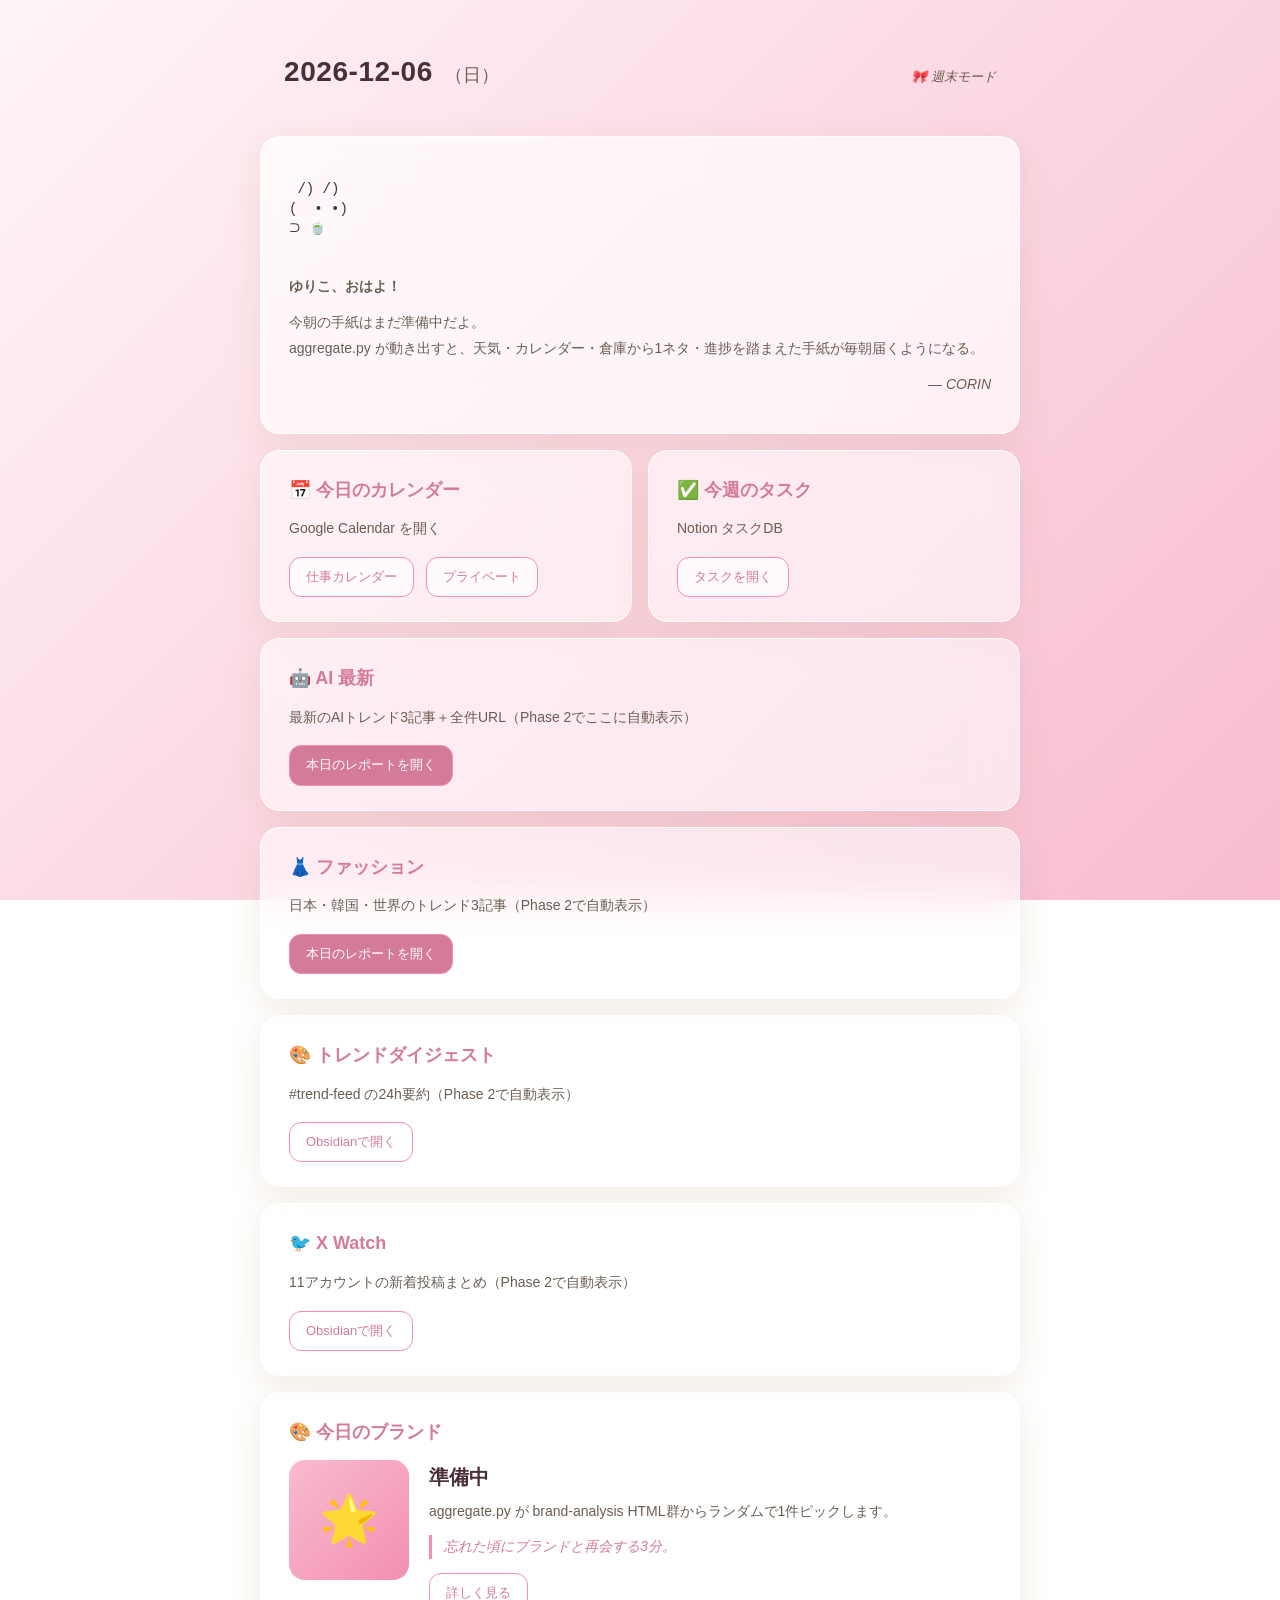
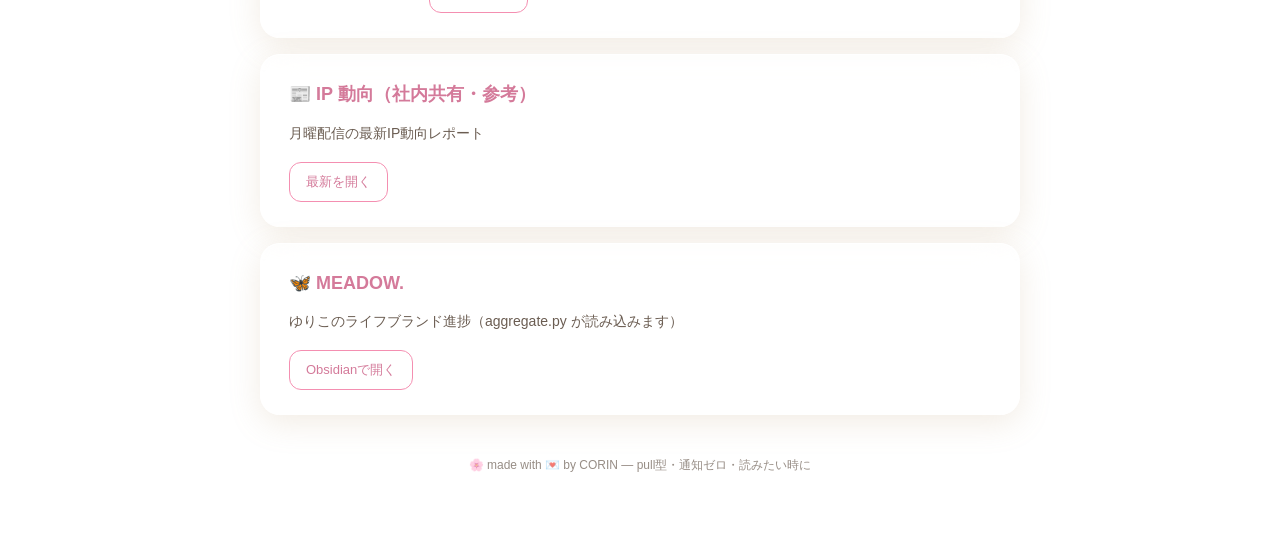
==== index.html @ d788d5c2 "checkpoint: before v2 brushup (stationery palette + mode toggle)" ====
<!DOCTYPE html>
<html lang="ja">
<head>
<meta charset="UTF-8">
<meta name="viewport" content="width=device-width, initial-scale=1.0">
<title>CORIN Dashboard 🌸 ゆりこの朝3分</title>
<link rel="stylesheet" href="style.css">
</head>
<body>
<div class="container">

  <header class="hero">
    <div class="date-block">
      <span class="date-main" id="date-main">YYYY-MM-DD</span>
      <span class="date-week" id="date-week">（曜）</span>
    </div>
    <div class="theme-tag" id="theme-tag">— 朝の3分 —</div>
  </header>

  <section class="card letter-card" id="letter-section">
    <div class="ascii-art" id="letter-ascii">
 /) /)
(  • •)
⊃ 🍵
    </div>
    <div class="letter-body" id="letter-body">
      <p class="letter-greeting">ゆりこ、おはよ！</p>
      <p class="letter-text">今朝の手紙はまだ準備中だよ。<br>aggregate.py が動き出すと、天気・カレンダー・倉庫から1ネタ・進捗を踏まえた手紙が毎朝届くようになる。</p>
      <p class="letter-sign">— CORIN</p>
    </div>
  </section>

  <section class="grid-2">
    <div class="card">
      <h2>📅 今日のカレンダー</h2>
      <p class="placeholder">Google Calendar を開く</p>
      <a class="btn" href="https://calendar.google.com/" target="_blank">仕事カレンダー</a>
      <a class="btn" href="https://calendar.google.com/calendar/u/1/r" target="_blank">プライベート</a>
    </div>
    <div class="card">
      <h2>✅ 今週のタスク</h2>
      <p class="placeholder">Notion タスクDB</p>
      <a class="btn" href="https://www.notion.so/" target="_blank">タスクを開く</a>
    </div>
  </section>

  <section class="card report-card">
    <h2>🤖 AI 最新</h2>
    <p class="placeholder" id="ai-summary">最新のAIトレンド3記事＋全件URL（Phase 2でここに自動表示）</p>
    <a class="btn primary" id="ai-link" href="#" target="_blank">本日のレポートを開く</a>
  </section>

  <section class="card report-card">
    <h2>👗 ファッション</h2>
    <p class="placeholder" id="fashion-summary">日本・韓国・世界のトレンド3記事（Phase 2で自動表示）</p>
    <a class="btn primary" id="fashion-link" href="#" target="_blank">本日のレポートを開く</a>
  </section>

  <section class="card report-card">
    <h2>🎨 トレンドダイジェスト</h2>
    <p class="placeholder" id="trend-summary">#trend-feed の24h要約（Phase 2で自動表示）</p>
    <a class="btn" href="obsidian://advanced-uri?vault=corin&filepath=00_%F0%9F%8F%A2%20company%2Fsecretary%2Fnotes%2Ftrend-digest" target="_blank">Obsidianで開く</a>
  </section>

  <section class="card report-card">
    <h2>🐦 X Watch</h2>
    <p class="placeholder" id="xwatch-summary">11アカウントの新着投稿まとめ（Phase 2で自動表示）</p>
    <a class="btn" href="obsidian://advanced-uri?vault=corin&filepath=20_%F0%9F%93%82%20Zettelkasten%2Fx-watch" target="_blank">Obsidianで開く</a>
  </section>

  <section class="card brand-card" id="brand-section">
    <h2>🎨 今日のブランド</h2>
    <div class="brand-content">
      <div class="brand-image-placeholder" id="brand-image">
        <span>🌟</span>
      </div>
      <div class="brand-info">
        <h3 id="brand-name">準備中</h3>
        <p id="brand-tagline">aggregate.py が brand-analysis HTML群からランダムで1件ピックします。</p>
        <p id="brand-insight" class="insight">忘れた頃にブランドと再会する3分。</p>
        <a class="btn" id="brand-link" href="#" target="_blank">詳しく見る</a>
      </div>
    </div>
  </section>

  <section class="card">
    <h2>📰 IP 動向（社内共有・参考）</h2>
    <p class="placeholder">月曜配信の最新IP動向レポート</p>
    <a class="btn" id="ip-link" href="https://fujimoto-cpu.github.io/ip-news-reporter/" target="_blank">最新を開く</a>
  </section>

  <section class="card" id="meadow-section">
    <h2>🦋 MEADOW.</h2>
    <p class="placeholder" id="meadow-summary">ゆりこのライフブランド進捗（aggregate.py が読み込みます）</p>
    <a class="btn" href="obsidian://advanced-uri?vault=corin&filepath=01_%F0%9F%8F%A0%20private%2Fmeadow" target="_blank">Obsidianで開く</a>
  </section>

  <footer>
    <p>🌸 made with 💌 by CORIN — pull型・通知ゼロ・読みたい時に</p>
  </footer>

</div>

<script src="theme.js"></script>
<script src="data.js" onerror="console.log('Phase 1: data.js not yet generated')"></script>
</body>
</html>
---- style.css ----
/* CORIN Dashboard — グラスモーフィズム＋色テーマ自動変化 */

:root {
  /* デフォルト（平日朝・黄色グラデ） */
  --bg-1: #fdf8f4;
  --bg-2: #f6c97a;
  --accent: #b8936a;
  --accent-2: #d4a574;
  --text-main: #3a2e26;
  --text-sub: #6b5d52;
  --card-bg: rgba(255, 255, 255, 0.55);
  --card-border: rgba(255, 255, 255, 0.85);
  --shadow: 0 8px 32px rgba(184, 147, 106, 0.18);
}

/* === 色テーマ === */
body.theme-weekend {
  --bg-1: #fff5f7;
  --bg-2: #f8bbd0;
  --accent: #d47a9a;
  --accent-2: #f48fb1;
  --text-main: #4a2e3a;
}
body.theme-rainy {
  --bg-1: #fff4e6;
  --bg-2: #ffb74d;
  --accent: #e8843c;
  --accent-2: #ffa726;
  --text-main: #4a3526;
}
body.theme-spring {
  --bg-1: #fdf8f4;
  --bg-2: #fce4ec;
  --accent: #d47a9a;
}
body.theme-summer {
  --bg-1: #e3f2fd;
  --bg-2: #90caf9;
  --accent: #5b87b8;
  --accent-2: #7eb3e8;
  --text-main: #1e3a5a;
}
body.theme-autumn {
  --bg-1: #fbe9e7;
  --bg-2: #ffab91;
  --accent: #c46f5a;
  --accent-2: #ff8a65;
  --text-main: #4a2820;
}
body.theme-winter {
  --bg-1: #e8f5e9;
  --bg-2: #a5d6a7;
  --accent: #4a8c4f;
  --accent-2: #66bb6a;
  --text-main: #1e3520;
}
body.theme-special {
  --bg-1: #fff9c4;
  --bg-2: #ffd54f;
  --accent: #d4a017;
  --accent-2: #f9b934;
  --text-main: #4a3a0a;
}

/* === ベース === */
* { box-sizing: border-box; margin: 0; padding: 0; }

body {
  font-family: -apple-system, BlinkMacSystemFont, "Hiragino Kaku Gothic ProN", "Yu Gothic", sans-serif;
  background: linear-gradient(135deg, var(--bg-1) 0%, var(--bg-2) 100%);
  background-attachment: fixed;
  color: var(--text-main);
  min-height: 100vh;
  padding: 32px 16px 64px;
  line-height: 1.7;
}

.container {
  max-width: 760px;
  margin: 0 auto;
}

/* === Hero === */
.hero {
  display: flex;
  justify-content: space-between;
  align-items: baseline;
  padding: 16px 24px;
  margin-bottom: 24px;
}
.date-main {
  font-size: 28px;
  font-weight: 600;
  letter-spacing: 0.02em;
}
.date-week {
  font-size: 18px;
  margin-left: 8px;
  color: var(--text-sub);
}
.theme-tag {
  font-size: 13px;
  color: var(--text-sub);
  font-style: italic;
}

/* === Card共通 === */
.card {
  background: var(--card-bg);
  backdrop-filter: blur(20px);
  -webkit-backdrop-filter: blur(20px);
  border: 1px solid var(--card-border);
  border-radius: 20px;
  padding: 24px 28px;
  margin-bottom: 16px;
  box-shadow: var(--shadow);
  transition: transform 0.2s ease;
}
.card:hover {
  transform: translateY(-2px);
}
.card h2 {
  font-size: 18px;
  margin-bottom: 12px;
  color: var(--accent);
  font-weight: 600;
}
.card p, .card .placeholder {
  font-size: 14px;
  color: var(--text-sub);
  margin-bottom: 12px;
}

/* === Letter Card === */
.letter-card {
  background: rgba(255, 255, 255, 0.7);
  border: 1.5px solid var(--card-border);
}
.ascii-art {
  font-family: ui-monospace, "SF Mono", Menlo, monospace;
  white-space: pre;
  font-size: 14px;
  line-height: 1.4;
  margin-bottom: 16px;
  color: var(--text-main);
}
.letter-greeting {
  font-size: 17px;
  font-weight: 600;
  color: var(--accent);
  margin-bottom: 10px;
}
.letter-text {
  font-size: 15px;
  color: var(--text-main);
  line-height: 1.8;
  margin-bottom: 14px;
}
.letter-sign {
  text-align: right;
  font-size: 14px;
  color: var(--text-sub);
  font-style: italic;
}

/* === Grid === */
.grid-2 {
  display: grid;
  grid-template-columns: 1fr 1fr;
  gap: 16px;
  margin-bottom: 16px;
}
.grid-2 .card {
  margin-bottom: 0;
}

/* === Button === */
.btn {
  display: inline-block;
  padding: 8px 16px;
  margin-right: 8px;
  margin-top: 4px;
  background: rgba(255, 255, 255, 0.7);
  color: var(--accent);
  text-decoration: none;
  border-radius: 12px;
  font-size: 13px;
  font-weight: 500;
  border: 1px solid var(--accent-2);
  transition: all 0.2s;
}
.btn:hover {
  background: var(--accent);
  color: white;
}
.btn.primary {
  background: var(--accent);
  color: white;
}
.btn.primary:hover {
  background: var(--accent-2);
}

/* === Brand Card === */
.brand-content {
  display: flex;
  gap: 20px;
  align-items: flex-start;
}
.brand-image-placeholder {
  width: 120px;
  height: 120px;
  border-radius: 16px;
  background: linear-gradient(135deg, var(--bg-2), var(--accent-2));
  display: flex;
  align-items: center;
  justify-content: center;
  font-size: 48px;
  flex-shrink: 0;
  overflow: hidden;
}
.brand-image-placeholder img {
  width: 100%;
  height: 100%;
  object-fit: cover;
}
.brand-info {
  flex: 1;
}
.brand-info h3 {
  font-size: 20px;
  color: var(--text-main);
  margin-bottom: 6px;
  font-weight: 600;
}
.brand-info .insight {
  font-style: italic;
  color: var(--accent);
  border-left: 3px solid var(--accent-2);
  padding-left: 12px;
  margin: 10px 0;
}

/* === Footer === */
footer {
  text-align: center;
  margin-top: 40px;
  font-size: 12px;
  color: var(--text-sub);
  opacity: 0.7;
}

/* === Responsive === */
@media (max-width: 600px) {
  body { padding: 16px 8px 32px; }
  .hero { flex-direction: column; align-items: flex-start; gap: 4px; padding: 8px 16px; }
  .grid-2 { grid-template-columns: 1fr; }
  .brand-content { flex-direction: column; }
  .brand-image-placeholder { width: 100%; height: 200px; }
  .card { padding: 18px 20px; }
}
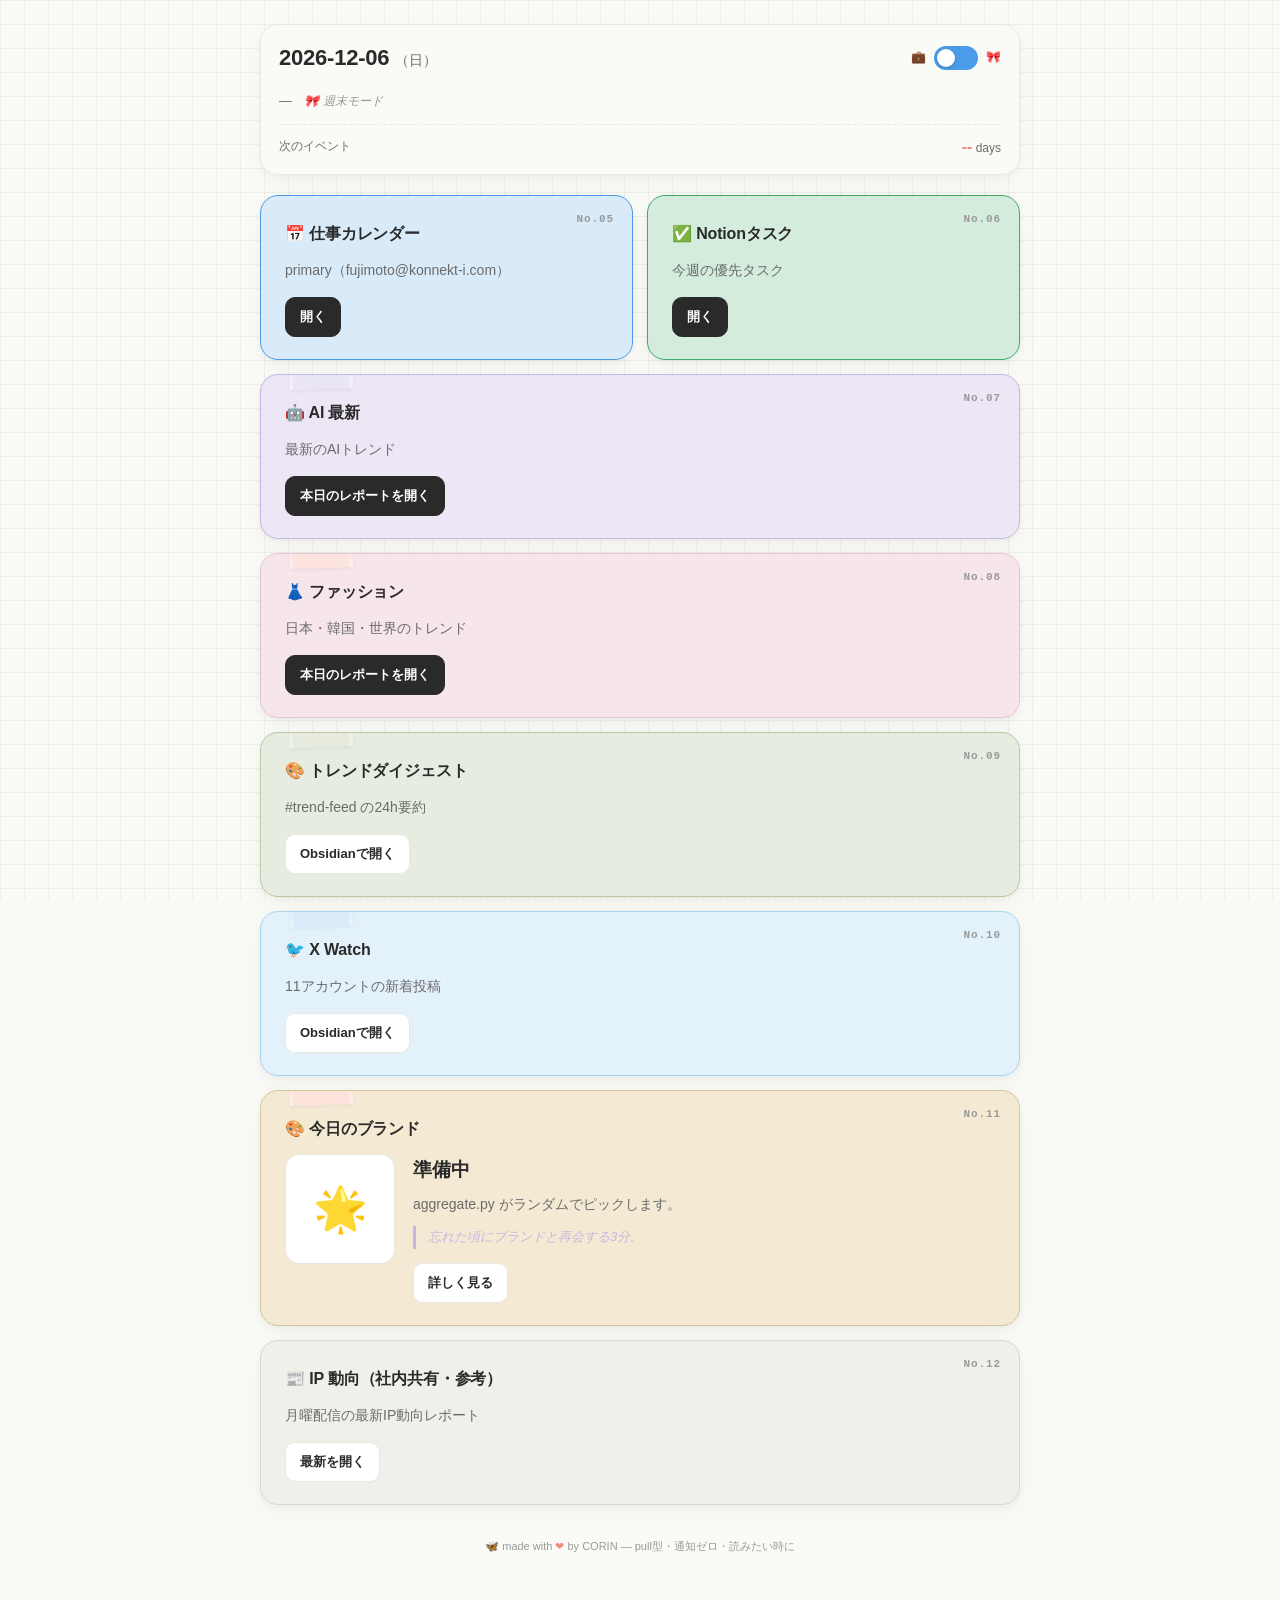
==== commit 44d2d0ba: "feat: v2 brushup — stationery palette, mode toggle, clock, oshi image, countdown, confetti, easter e" ====
--- a/index.html
+++ b/index.html
@@ -2,22 +2,48 @@
 <html lang="ja">
 <head>
 <meta charset="UTF-8">
-<meta name="viewport" content="width=device-width, initial-scale=1.0">
-<title>CORIN Dashboard 🌸 ゆりこの朝3分</title>
+<meta name="viewport" content="width=device-width, initial-scale=1.0, viewport-fit=cover">
+<meta name="apple-mobile-web-app-capable" content="yes">
+<meta name="theme-color" content="#fafaf7">
+<title>CORIN Dashboard 🦋 ゆりこの朝3分</title>
+<link rel="icon" href="data:image/svg+xml,%3Csvg xmlns='http://www.w3.org/2000/svg' viewBox='0 0 100 100'%3E%3Ctext y='.9em' font-size='90'%3E%F0%9F%A6%8B%3C/text%3E%3C/svg%3E">
 <link rel="stylesheet" href="style.css">
 </head>
-<body>
+<body class="mode-work">
 <div class="container">
 
   <header class="hero">
-    <div class="date-block">
-      <span class="date-main" id="date-main">YYYY-MM-DD</span>
-      <span class="date-week" id="date-week">（曜）</span>
-    </div>
-    <div class="theme-tag" id="theme-tag">— 朝の3分 —</div>
+    <div class="hero-row">
+      <div class="date-block">
+        <span class="date-main" id="date-main">YYYY-MM-DD</span>
+        <span class="date-week" id="date-week">（曜）</span>
+      </div>
+      <div class="clock private-only" id="clock">--:--</div>
+      <div class="mode-toggle" id="mode-toggle" title="モード切替">
+        <span class="mode-label work">💼</span>
+        <label class="switch">
+          <input type="checkbox" id="mode-switch">
+          <span class="slider"></span>
+        </label>
+        <span class="mode-label private">🎀</span>
+      </div>
+    </div>
+    <div class="hero-row">
+      <div>
+        <span class="weather-mini" id="weather-mini">—</span>
+        <span class="theme-tag" id="theme-tag" style="margin-left:8px;">— 朝の3分 —</span>
+      </div>
+    </div>
+    <div class="countdown-row" id="countdown-row">
+      <span class="countdown-label" id="countdown-label">次のイベント</span>
+      <span><span class="countdown-days" id="countdown-days">--</span> days</span>
+    </div>
   </header>
 
-  <section class="card letter-card" id="letter-section">
+  <!-- 💌 CORIN手紙（プライベートのみ） -->
+  <section class="card letter-card color-coral private-only" id="letter-section">
+    <span class="tape t-pink"></span>
+    <span class="card-no">No.01</span>
     <div class="ascii-art" id="letter-ascii">
  /) /)
 (  • •)
@@ -25,50 +51,99 @@
     </div>
     <div class="letter-body" id="letter-body">
       <p class="letter-greeting">ゆりこ、おはよ！</p>
-      <p class="letter-text">今朝の手紙はまだ準備中だよ。<br>aggregate.py が動き出すと、天気・カレンダー・倉庫から1ネタ・進捗を踏まえた手紙が毎朝届くようになる。</p>
+      <p class="letter-text">今朝の手紙はまだ準備中。aggregate.py が動くと天気・カレンダー・倉庫から手紙が届くよ。</p>
       <p class="letter-sign">— CORIN</p>
     </div>
   </section>
 
+  <!-- 📷 今日の推し画像（プライベートのみ） -->
+  <section class="card oshi-card color-pink private-only" id="oshi-section">
+    <span class="tape t-coral"></span>
+    <span class="card-no">No.02</span>
+    <div id="oshi-content">
+      <div class="oshi-empty">
+        <span class="big-emoji">🦋</span>
+        <p>コレクションがまだ空っぽ。<br>/collection で好きなものを追加すると、ここに登場するよ！</p>
+      </div>
+    </div>
+  </section>
+
+  <!-- ✨ 朝のチェックリスト（プライベートのみ） -->
+  <section class="card morning-todo private-only" id="morning-todo-section">
+    <span class="card-no">No.03</span>
+    <h2>✨ 今朝これだけはやる</h2>
+    <p class="placeholder" style="font-size:12px;">3つまで。チェックすると紙吹雪🎉</p>
+    <div class="todo-input-wrap">
+      <input type="text" class="todo-input" id="todo-input" placeholder="例: メール返信3件" maxlength="40">
+      <button class="todo-add-btn" id="todo-add-btn">追加</button>
+    </div>
+    <ul class="todo-list" id="todo-list"></ul>
+  </section>
+
+  <!-- 🌙 今夜の楽しみ（プライベートのみ） -->
+  <section class="card tonight-card private-only" id="tonight-section" style="display:none;">
+    <span class="tape t-pink"></span>
+    <span class="card-no">No.04</span>
+    <h2>🌙 今夜の楽しみ</h2>
+    <p class="tonight-text" id="tonight-text">—</p>
+  </section>
+
+  <!-- 📅 カレンダー & ✅ タスク -->
   <section class="grid-2">
-    <div class="card">
-      <h2>📅 今日のカレンダー</h2>
-      <p class="placeholder">Google Calendar を開く</p>
-      <a class="btn" href="https://calendar.google.com/" target="_blank">仕事カレンダー</a>
-      <a class="btn" href="https://calendar.google.com/calendar/u/1/r" target="_blank">プライベート</a>
-    </div>
-    <div class="card">
-      <h2>✅ 今週のタスク</h2>
-      <p class="placeholder">Notion タスクDB</p>
-      <a class="btn" href="https://www.notion.so/" target="_blank">タスクを開く</a>
-    </div>
-  </section>
-
-  <section class="card report-card">
+    <div class="card color-blue">
+      <span class="card-no">No.05</span>
+      <h2>📅 仕事カレンダー</h2>
+      <p class="placeholder">primary（fujimoto@konnekt-i.com）</p>
+      <a class="btn primary" href="https://calendar.google.com/" target="_blank">開く</a>
+    </div>
+    <div class="card color-green">
+      <span class="card-no">No.06</span>
+      <h2>✅ Notionタスク</h2>
+      <p class="placeholder">今週の優先タスク</p>
+      <a class="btn primary" href="https://www.notion.so/3cd58cff41724c0bb8c9db1d875226d3" target="_blank">開く</a>
+    </div>
+  </section>
+
+  <!-- 🤖 AI 最新 -->
+  <section class="card color-lavender">
+    <span class="tape t-lavender"></span>
+    <span class="card-no">No.07</span>
     <h2>🤖 AI 最新</h2>
-    <p class="placeholder" id="ai-summary">最新のAIトレンド3記事＋全件URL（Phase 2でここに自動表示）</p>
+    <p class="placeholder" id="ai-summary">最新のAIトレンド</p>
     <a class="btn primary" id="ai-link" href="#" target="_blank">本日のレポートを開く</a>
   </section>
 
-  <section class="card report-card">
+  <!-- 👗 ファッション -->
+  <section class="card color-pink">
+    <span class="tape t-coral"></span>
+    <span class="card-no">No.08</span>
     <h2>👗 ファッション</h2>
-    <p class="placeholder" id="fashion-summary">日本・韓国・世界のトレンド3記事（Phase 2で自動表示）</p>
+    <p class="placeholder" id="fashion-summary">日本・韓国・世界のトレンド</p>
     <a class="btn primary" id="fashion-link" href="#" target="_blank">本日のレポートを開く</a>
   </section>
 
-  <section class="card report-card">
+  <!-- 🎨 トレンドダイジェスト -->
+  <section class="card color-sage">
+    <span class="tape t-sage"></span>
+    <span class="card-no">No.09</span>
     <h2>🎨 トレンドダイジェスト</h2>
-    <p class="placeholder" id="trend-summary">#trend-feed の24h要約（Phase 2で自動表示）</p>
+    <p class="placeholder" id="trend-summary">#trend-feed の24h要約</p>
     <a class="btn" href="obsidian://advanced-uri?vault=corin&filepath=00_%F0%9F%8F%A2%20company%2Fsecretary%2Fnotes%2Ftrend-digest" target="_blank">Obsidianで開く</a>
   </section>
 
-  <section class="card report-card">
+  <!-- 🐦 X Watch -->
+  <section class="card color-skyblue">
+    <span class="tape t-blue"></span>
+    <span class="card-no">No.10</span>
     <h2>🐦 X Watch</h2>
-    <p class="placeholder" id="xwatch-summary">11アカウントの新着投稿まとめ（Phase 2で自動表示）</p>
+    <p class="placeholder" id="xwatch-summary">11アカウントの新着投稿</p>
     <a class="btn" href="obsidian://advanced-uri?vault=corin&filepath=20_%F0%9F%93%82%20Zettelkasten%2Fx-watch" target="_blank">Obsidianで開く</a>
   </section>
 
-  <section class="card brand-card" id="brand-section">
+  <!-- 🎨 今日のブランド -->
+  <section class="card brand-card color-cream" id="brand-section">
+    <span class="tape t-coral"></span>
+    <span class="card-no">No.11</span>
     <h2>🎨 今日のブランド</h2>
     <div class="brand-content">
       <div class="brand-image-placeholder" id="brand-image">
@@ -76,32 +151,56 @@
       </div>
       <div class="brand-info">
         <h3 id="brand-name">準備中</h3>
-        <p id="brand-tagline">aggregate.py が brand-analysis HTML群からランダムで1件ピックします。</p>
+        <p id="brand-tagline">aggregate.py がランダムでピックします。</p>
         <p id="brand-insight" class="insight">忘れた頃にブランドと再会する3分。</p>
         <a class="btn" id="brand-link" href="#" target="_blank">詳しく見る</a>
       </div>
     </div>
   </section>
 
-  <section class="card">
+  <!-- 📰 IP動向 -->
+  <section class="card color-gray">
+    <span class="card-no">No.12</span>
     <h2>📰 IP 動向（社内共有・参考）</h2>
     <p class="placeholder">月曜配信の最新IP動向レポート</p>
     <a class="btn" id="ip-link" href="https://fujimoto-cpu.github.io/ip-news-reporter/" target="_blank">最新を開く</a>
   </section>
 
-  <section class="card" id="meadow-section">
+  <!-- 📷 今日の一枚（プライベートのみ） -->
+  <section class="card polaroid-card private-only" id="polaroid-section" style="display:none;">
+    <span class="card-no">No.13</span>
+    <h2>📷 今日の一枚</h2>
+    <div id="polaroid-wrap"></div>
+  </section>
+
+  <!-- 🌸 コレクション統計（プライベートのみ） -->
+  <section class="card color-sage private-only" id="coll-stats-section">
+    <span class="tape t-sage"></span>
+    <span class="card-no">No.14</span>
+    <h2>🌸 コレクション統計</h2>
+    <p class="placeholder" style="font-size:12px;">今月追加した好きなもの</p>
+    <div class="coll-stats" id="coll-stats">
+      <p class="placeholder">aggregate.py が読み込みます</p>
+    </div>
+    <a class="btn" href="obsidian://advanced-uri?vault=corin&filepath=01_%F0%9F%8F%A0%20private%2Fmeadow%2Fcollection%2Findex.html" target="_blank" style="margin-top:10px;">コレクションを開く</a>
+  </section>
+
+  <!-- 🦋 MEADOW.（プライベートのみ） -->
+  <section class="card color-coral private-only" id="meadow-section">
+    <span class="tape t-pink"></span>
+    <span class="card-no">No.15</span>
     <h2>🦋 MEADOW.</h2>
-    <p class="placeholder" id="meadow-summary">ゆりこのライフブランド進捗（aggregate.py が読み込みます）</p>
+    <p class="placeholder" id="meadow-summary">ゆりこのライフブランド進捗</p>
     <a class="btn" href="obsidian://advanced-uri?vault=corin&filepath=01_%F0%9F%8F%A0%20private%2Fmeadow" target="_blank">Obsidianで開く</a>
   </section>
 
   <footer>
-    <p>🌸 made with 💌 by CORIN — pull型・通知ゼロ・読みたい時に</p>
+    <p>🦋 made with <span class="heart-icon">❤</span> by <span id="corin-logo" style="cursor:pointer;">CORIN</span> — pull型・通知ゼロ・読みたい時に</p>
   </footer>
 
 </div>
 
 <script src="theme.js"></script>
-<script src="data.js" onerror="console.log('Phase 1: data.js not yet generated')"></script>
+<script src="data.js" onerror="console.log('data.js not yet generated')"></script>
 </body>
 </html>
--- a/style.css
+++ b/style.css
@@ -1,78 +1,58 @@
-/* CORIN Dashboard — グラスモーフィズム＋色テーマ自動変化 */
+/* ============================================
+   CORIN Dashboard v2 — Stationery Palette
+   フラットブロックカラー＋方眼グリッド＋モード制御
+   ============================================ */
 
 :root {
-  /* デフォルト（平日朝・黄色グラデ） */
-  --bg-1: #fdf8f4;
-  --bg-2: #f6c97a;
-  --accent: #b8936a;
-  --accent-2: #d4a574;
-  --text-main: #3a2e26;
-  --text-sub: #6b5d52;
-  --card-bg: rgba(255, 255, 255, 0.55);
-  --card-border: rgba(255, 255, 255, 0.85);
-  --shadow: 0 8px 32px rgba(184, 147, 106, 0.18);
-}
-
-/* === 色テーマ === */
-body.theme-weekend {
-  --bg-1: #fff5f7;
-  --bg-2: #f8bbd0;
-  --accent: #d47a9a;
-  --accent-2: #f48fb1;
-  --text-main: #4a2e3a;
-}
-body.theme-rainy {
-  --bg-1: #fff4e6;
-  --bg-2: #ffb74d;
-  --accent: #e8843c;
-  --accent-2: #ffa726;
-  --text-main: #4a3526;
-}
-body.theme-spring {
-  --bg-1: #fdf8f4;
-  --bg-2: #fce4ec;
-  --accent: #d47a9a;
-}
-body.theme-summer {
-  --bg-1: #e3f2fd;
-  --bg-2: #90caf9;
-  --accent: #5b87b8;
-  --accent-2: #7eb3e8;
-  --text-main: #1e3a5a;
-}
-body.theme-autumn {
-  --bg-1: #fbe9e7;
-  --bg-2: #ffab91;
-  --accent: #c46f5a;
-  --accent-2: #ff8a65;
-  --text-main: #4a2820;
-}
-body.theme-winter {
-  --bg-1: #e8f5e9;
-  --bg-2: #a5d6a7;
-  --accent: #4a8c4f;
-  --accent-2: #66bb6a;
-  --text-main: #1e3520;
-}
-body.theme-special {
-  --bg-1: #fff9c4;
-  --bg-2: #ffd54f;
-  --accent: #d4a017;
-  --accent-2: #f9b934;
-  --text-main: #4a3a0a;
+  /* ベース */
+  --bg-base: #fafaf7;
+  --grid-line: rgba(60, 60, 60, 0.06);
+  --text-main: #2a2a2a;
+  --text-sub: #6b6b6b;
+  --text-mute: #9a9a9a;
+  --border-soft: #e8e8e3;
+  --shadow-soft: 0 2px 6px rgba(0, 0, 0, 0.04), 0 8px 24px rgba(0, 0, 0, 0.04);
+
+  /* Stationery Block Colors */
+  --c-coral: #f08c7a;
+  --c-coral-soft: #fde2dc;
+  --c-blue: #4a9be8;
+  --c-blue-soft: #d9ebf9;
+  --c-lavender: #c8b6e2;
+  --c-lavender-soft: #ece6f5;
+  --c-green: #3fa86a;
+  --c-green-soft: #d4ecdc;
+  --c-sage: #b8c9a4;
+  --c-sage-soft: #e6ecdf;
+  --c-pink: #e8c4d0;
+  --c-pink-soft: #f6e6ec;
+  --c-skyblue: #a9d4f0;
+  --c-skyblue-soft: #e3f1fa;
+  --c-cream: #f4ead4;
+  --c-gray: #d8d8d2;
 }
 
 /* === ベース === */
 * { box-sizing: border-box; margin: 0; padding: 0; }
 
+html, body {
+  font-family: "Inter", -apple-system, BlinkMacSystemFont,
+               "Hiragino Kaku Gothic ProN", "Yu Gothic", sans-serif;
+  color: var(--text-main);
+  line-height: 1.7;
+  -webkit-font-smoothing: antialiased;
+  -moz-osx-font-smoothing: grayscale;
+}
+
 body {
-  font-family: -apple-system, BlinkMacSystemFont, "Hiragino Kaku Gothic ProN", "Yu Gothic", sans-serif;
-  background: linear-gradient(135deg, var(--bg-1) 0%, var(--bg-2) 100%);
+  background-color: var(--bg-base);
+  background-image:
+    linear-gradient(var(--grid-line) 1px, transparent 1px),
+    linear-gradient(90deg, var(--grid-line) 1px, transparent 1px);
+  background-size: 24px 24px;
   background-attachment: fixed;
-  color: var(--text-main);
   min-height: 100vh;
-  padding: 32px 16px 64px;
-  line-height: 1.7;
+  padding: 24px 16px 64px;
 }
 
 .container {
@@ -80,86 +60,247 @@
   margin: 0 auto;
 }
 
-/* === Hero === */
+/* === ヘッダー === */
 .hero {
+  position: sticky;
+  top: 12px;
+  z-index: 50;
+  background: rgba(250, 250, 247, 0.92);
+  backdrop-filter: blur(8px);
+  -webkit-backdrop-filter: blur(8px);
+  border: 1px solid var(--border-soft);
+  border-radius: 18px;
+  padding: 14px 18px;
+  margin-bottom: 20px;
+  display: flex;
+  flex-direction: column;
+  gap: 10px;
+  box-shadow: var(--shadow-soft);
+}
+
+.hero-row {
   display: flex;
   justify-content: space-between;
+  align-items: center;
+  gap: 12px;
+}
+
+.date-block {
+  display: flex;
   align-items: baseline;
-  padding: 16px 24px;
-  margin-bottom: 24px;
+  gap: 6px;
 }
 .date-main {
+  font-size: 22px;
+  font-weight: 700;
+  letter-spacing: -0.01em;
+}
+.date-week {
+  font-size: 14px;
+  color: var(--text-sub);
+  font-weight: 500;
+}
+
+.clock {
+  font-family: "SF Mono", "Menlo", ui-monospace, monospace;
   font-size: 28px;
+  font-weight: 700;
+  color: var(--text-main);
+  letter-spacing: 0.04em;
+  font-variant-numeric: tabular-nums;
+}
+
+.weather-mini {
+  font-size: 13px;
+  color: var(--text-sub);
+  font-weight: 500;
+}
+
+.theme-tag {
+  font-size: 12px;
+  color: var(--text-mute);
+  font-style: italic;
+}
+
+/* モードトグル */
+.mode-toggle {
+  display: flex;
+  align-items: center;
+  gap: 8px;
+  font-size: 12px;
+}
+.mode-toggle .mode-label {
   font-weight: 600;
-  letter-spacing: 0.02em;
-}
-.date-week {
-  font-size: 18px;
-  margin-left: 8px;
-  color: var(--text-sub);
-}
-.theme-tag {
-  font-size: 13px;
-  color: var(--text-sub);
-  font-style: italic;
+  color: var(--text-sub);
+  user-select: none;
+  transition: color 0.3s;
+}
+.mode-toggle .mode-label.active {
+  color: var(--c-coral);
+}
+body.mode-work .mode-toggle .mode-label.work { color: var(--c-blue); }
+body.mode-private .mode-toggle .mode-label.private { color: var(--c-coral); }
+
+.switch {
+  position: relative;
+  display: inline-block;
+  width: 44px;
+  height: 24px;
+}
+.switch input { opacity: 0; width: 0; height: 0; }
+.slider {
+  position: absolute;
+  cursor: pointer;
+  inset: 0;
+  background: var(--c-blue);
+  border-radius: 24px;
+  transition: background 0.3s;
+}
+.slider::before {
+  content: "";
+  position: absolute;
+  height: 18px;
+  width: 18px;
+  left: 3px;
+  top: 3px;
+  background: white;
+  border-radius: 50%;
+  transition: transform 0.3s;
+  box-shadow: 0 1px 3px rgba(0, 0, 0, 0.2);
+}
+input:checked + .slider { background: var(--c-coral); }
+input:checked + .slider::before { transform: translateX(20px); }
+
+/* カウントダウン行 */
+.countdown-row {
+  display: flex;
+  justify-content: space-between;
+  align-items: center;
+  font-size: 12px;
+  color: var(--text-sub);
+  border-top: 1px dashed var(--border-soft);
+  padding-top: 8px;
+}
+.countdown-label { font-weight: 500; }
+.countdown-days {
+  font-size: 16px;
+  font-weight: 700;
+  color: var(--c-coral);
+  font-variant-numeric: tabular-nums;
 }
 
 /* === Card共通 === */
 .card {
-  background: var(--card-bg);
-  backdrop-filter: blur(20px);
-  -webkit-backdrop-filter: blur(20px);
-  border: 1px solid var(--card-border);
-  border-radius: 20px;
-  padding: 24px 28px;
-  margin-bottom: 16px;
-  box-shadow: var(--shadow);
-  transition: transform 0.2s ease;
+  position: relative;
+  background: white;
+  border: 1px solid var(--border-soft);
+  border-radius: 18px;
+  padding: 24px 24px 22px;
+  margin-bottom: 14px;
+  box-shadow: var(--shadow-soft);
+  transition: transform 0.18s ease, box-shadow 0.18s ease;
+  overflow: hidden;
 }
 .card:hover {
   transform: translateY(-2px);
-}
+  box-shadow: 0 4px 12px rgba(0, 0, 0, 0.05), 0 12px 32px rgba(0, 0, 0, 0.05);
+}
+
 .card h2 {
-  font-size: 18px;
+  font-size: 16px;
   margin-bottom: 12px;
-  color: var(--accent);
-  font-weight: 600;
+  font-weight: 700;
+  letter-spacing: -0.01em;
+  color: var(--text-main);
+  display: flex;
+  align-items: center;
+  gap: 8px;
 }
 .card p, .card .placeholder {
   font-size: 14px;
   color: var(--text-sub);
-  margin-bottom: 12px;
-}
-
-/* === Letter Card === */
-.letter-card {
-  background: rgba(255, 255, 255, 0.7);
-  border: 1.5px solid var(--card-border);
-}
-.ascii-art {
+  margin-bottom: 10px;
+}
+
+/* カード番号スタンプ */
+.card-no {
+  position: absolute;
+  top: 14px;
+  right: 18px;
+  font-family: "SF Mono", "Menlo", ui-monospace, monospace;
+  font-size: 11px;
+  font-weight: 700;
+  color: var(--text-mute);
+  letter-spacing: 0.08em;
+  user-select: none;
+}
+
+/* マスキングテープ風タブ */
+.tape {
+  position: absolute;
+  top: -8px;
+  left: 28px;
+  width: 64px;
+  height: 22px;
+  background: var(--c-cream);
+  opacity: 0.85;
+  transform: rotate(-2deg);
+  border-radius: 2px;
+  box-shadow: 0 2px 4px rgba(0, 0, 0, 0.06);
+}
+.tape::before, .tape::after {
+  content: "";
+  position: absolute;
+  top: 0;
+  width: 4px;
+  height: 100%;
+  background: linear-gradient(transparent, rgba(255,255,255,0.5));
+}
+.tape::before { left: 0; }
+.tape::after { right: 0; }
+.tape.t-coral { background: var(--c-coral-soft); }
+.tape.t-blue { background: var(--c-blue-soft); }
+.tape.t-green { background: var(--c-green-soft); }
+.tape.t-pink { background: var(--c-pink-soft); }
+.tape.t-sage { background: var(--c-sage-soft); }
+.tape.t-lavender { background: var(--c-lavender-soft); }
+
+/* === カードのカラーバリエーション === */
+.card.color-coral { background: var(--c-coral-soft); border-color: var(--c-coral); }
+.card.color-blue { background: var(--c-blue-soft); border-color: var(--c-blue); }
+.card.color-green { background: var(--c-green-soft); border-color: var(--c-green); }
+.card.color-lavender { background: var(--c-lavender-soft); border-color: var(--c-lavender); }
+.card.color-pink { background: var(--c-pink-soft); border-color: var(--c-pink); }
+.card.color-sage { background: var(--c-sage-soft); border-color: var(--c-sage); }
+.card.color-skyblue { background: var(--c-skyblue-soft); border-color: var(--c-skyblue); }
+.card.color-cream { background: var(--c-cream); border-color: #d4c69c; }
+.card.color-gray { background: #f0f0eb; border-color: var(--c-gray); }
+
+/* === Letter Card（コーラル） === */
+.letter-card .ascii-art {
   font-family: ui-monospace, "SF Mono", Menlo, monospace;
   white-space: pre;
+  font-size: 13px;
+  line-height: 1.5;
+  margin-bottom: 14px;
+  color: var(--text-main);
+}
+.letter-greeting {
+  font-size: 18px;
+  font-weight: 700;
+  color: var(--c-coral);
+  margin-bottom: 8px !important;
+}
+.letter-text {
   font-size: 14px;
-  line-height: 1.4;
-  margin-bottom: 16px;
-  color: var(--text-main);
-}
-.letter-greeting {
-  font-size: 17px;
-  font-weight: 600;
-  color: var(--accent);
-  margin-bottom: 10px;
-}
-.letter-text {
-  font-size: 15px;
-  color: var(--text-main);
-  line-height: 1.8;
-  margin-bottom: 14px;
+  color: var(--text-main) !important;
+  line-height: 1.85;
+  margin-bottom: 12px !important;
 }
 .letter-sign {
   text-align: right;
-  font-size: 14px;
-  color: var(--text-sub);
+  font-size: 13px;
+  color: var(--text-sub) !important;
   font-style: italic;
 }
 
@@ -167,95 +308,344 @@
 .grid-2 {
   display: grid;
   grid-template-columns: 1fr 1fr;
-  gap: 16px;
-  margin-bottom: 16px;
-}
-.grid-2 .card {
-  margin-bottom: 0;
-}
+  gap: 14px;
+  margin-bottom: 14px;
+}
+.grid-2 .card { margin-bottom: 0; }
 
 /* === Button === */
 .btn {
   display: inline-block;
-  padding: 8px 16px;
-  margin-right: 8px;
+  padding: 8px 14px;
+  margin-right: 6px;
   margin-top: 4px;
-  background: rgba(255, 255, 255, 0.7);
-  color: var(--accent);
+  background: white;
+  color: var(--text-main);
   text-decoration: none;
-  border-radius: 12px;
-  font-size: 13px;
-  font-weight: 500;
-  border: 1px solid var(--accent-2);
-  transition: all 0.2s;
+  border-radius: 10px;
+  font-size: 13px;
+  font-weight: 600;
+  border: 1px solid var(--border-soft);
+  transition: all 0.18s;
 }
 .btn:hover {
-  background: var(--accent);
+  background: var(--text-main);
   color: white;
+  border-color: var(--text-main);
 }
 .btn.primary {
-  background: var(--accent);
+  background: var(--text-main);
   color: white;
-}
-.btn.primary:hover {
-  background: var(--accent-2);
-}
+  border-color: var(--text-main);
+}
+.btn.primary:hover { background: #444; }
 
 /* === Brand Card === */
 .brand-content {
   display: flex;
-  gap: 20px;
+  gap: 18px;
   align-items: flex-start;
 }
 .brand-image-placeholder {
-  width: 120px;
-  height: 120px;
-  border-radius: 16px;
-  background: linear-gradient(135deg, var(--bg-2), var(--accent-2));
+  width: 110px;
+  height: 110px;
+  border-radius: 14px;
+  background: white;
   display: flex;
   align-items: center;
   justify-content: center;
-  font-size: 48px;
+  font-size: 44px;
   flex-shrink: 0;
   overflow: hidden;
+  border: 1px solid var(--border-soft);
 }
 .brand-image-placeholder img {
   width: 100%;
   height: 100%;
   object-fit: cover;
 }
-.brand-info {
-  flex: 1;
-}
+.brand-info { flex: 1; }
 .brand-info h3 {
-  font-size: 20px;
+  font-size: 19px;
   color: var(--text-main);
   margin-bottom: 6px;
-  font-weight: 600;
+  font-weight: 700;
+  letter-spacing: -0.01em;
 }
 .brand-info .insight {
   font-style: italic;
-  color: var(--accent);
-  border-left: 3px solid var(--accent-2);
+  color: var(--c-lavender);
+  border-left: 3px solid var(--c-lavender);
   padding-left: 12px;
   margin: 10px 0;
+  font-size: 13px;
+  font-weight: 500;
+}
+
+/* === 推し画像カード === */
+.oshi-card { padding: 0; overflow: hidden; }
+.oshi-image {
+  width: 100%;
+  height: 280px;
+  object-fit: cover;
+  display: block;
+  background: var(--c-pink-soft);
+}
+.oshi-meta {
+  padding: 14px 20px 18px;
+  display: flex;
+  justify-content: space-between;
+  align-items: center;
+  gap: 10px;
+}
+.oshi-caption {
+  font-size: 13px;
+  color: var(--text-sub);
+  flex: 1;
+  margin: 0 !important;
+}
+.oshi-empty {
+  padding: 40px 24px;
+  text-align: center;
+  color: var(--text-sub);
+}
+.oshi-empty .big-emoji { font-size: 40px; display: block; margin-bottom: 10px; }
+
+/* === 今日の一枚（ポラロイド） === */
+.polaroid-card { background: white; }
+.polaroid {
+  display: block;
+  width: 100%;
+  max-width: 320px;
+  margin: 8px auto 4px;
+  background: white;
+  padding: 12px 12px 36px;
+  box-shadow: 0 4px 12px rgba(0, 0, 0, 0.08), 0 2px 4px rgba(0, 0, 0, 0.04);
+  transform: rotate(-1.2deg);
+  transition: transform 0.3s;
+}
+.polaroid:hover { transform: rotate(0); }
+.polaroid img {
+  width: 100%;
+  aspect-ratio: 1;
+  object-fit: cover;
+  background: var(--c-skyblue-soft);
+}
+.polaroid-caption {
+  text-align: center;
+  font-size: 12px;
+  color: var(--text-sub);
+  margin-top: 8px;
+  font-family: "Caveat", "Hiragino Maru Gothic ProN", cursive;
+}
+
+/* === 今夜の楽しみ === */
+.tonight-card { background: var(--c-pink-soft); border-color: var(--c-pink); }
+.tonight-emoji { font-size: 28px; margin-right: 6px; vertical-align: middle; }
+.tonight-text {
+  font-size: 16px;
+  font-weight: 600;
+  color: var(--text-main) !important;
+  margin: 4px 0 !important;
+}
+.tonight-time { color: var(--c-coral); font-weight: 700; margin-right: 8px; }
+
+/* === 朝のチェックリスト === */
+.morning-todo { padding: 18px 20px; background: var(--c-cream); border-color: #d4c69c; }
+.todo-input-wrap { display: flex; gap: 6px; margin-top: 8px; }
+.todo-input {
+  flex: 1;
+  padding: 6px 10px;
+  border: 1px solid var(--border-soft);
+  border-radius: 8px;
+  font-size: 13px;
+  font-family: inherit;
+}
+.todo-input:focus { outline: none; border-color: var(--text-main); }
+.todo-add-btn {
+  padding: 6px 12px;
+  border: 1px solid var(--text-main);
+  background: var(--text-main);
+  color: white;
+  border-radius: 8px;
+  font-size: 13px;
+  font-weight: 600;
+  cursor: pointer;
+}
+.todo-list {
+  list-style: none;
+  margin: 10px 0 0;
+  padding: 0;
+}
+.todo-list li {
+  display: flex;
+  align-items: center;
+  gap: 10px;
+  padding: 6px 0;
+  font-size: 14px;
+  color: var(--text-main);
+}
+.todo-list li.done {
+  color: var(--text-mute);
+  text-decoration: line-through;
+}
+.todo-checkbox {
+  width: 18px;
+  height: 18px;
+  cursor: pointer;
+  accent-color: var(--c-green);
+}
+.todo-delete {
+  margin-left: auto;
+  background: none;
+  border: none;
+  color: var(--text-mute);
+  cursor: pointer;
+  font-size: 14px;
+  opacity: 0;
+  transition: opacity 0.2s;
+}
+.todo-list li:hover .todo-delete { opacity: 1; }
+
+/* === コレクション統計 === */
+.coll-stats { display: flex; flex-direction: column; gap: 8px; margin-top: 6px; }
+.coll-stat-row {
+  display: flex;
+  align-items: center;
+  gap: 10px;
+  font-size: 13px;
+}
+.coll-stat-label { width: 110px; color: var(--text-sub); }
+.coll-stat-bar {
+  flex: 1;
+  height: 8px;
+  background: rgba(0, 0, 0, 0.04);
+  border-radius: 4px;
+  overflow: hidden;
+}
+.coll-stat-fill {
+  height: 100%;
+  background: var(--c-sage);
+  transition: width 0.4s ease;
+}
+.coll-stat-count {
+  min-width: 32px;
+  text-align: right;
+  font-weight: 700;
+  color: var(--text-main);
+  font-variant-numeric: tabular-nums;
+}
+.coll-total {
+  text-align: right;
+  font-size: 12px;
+  color: var(--text-mute);
+  margin-top: 8px;
 }
 
 /* === Footer === */
 footer {
   text-align: center;
-  margin-top: 40px;
-  font-size: 12px;
-  color: var(--text-sub);
-  opacity: 0.7;
+  margin-top: 32px;
+  font-size: 11px;
+  color: var(--text-mute);
+}
+footer .heart-icon { color: var(--c-coral); }
+
+/* === 紙吹雪 === */
+.confetti {
+  position: fixed;
+  width: 8px;
+  height: 12px;
+  pointer-events: none;
+  z-index: 9999;
+  animation: fall 1s ease-out forwards;
+}
+@keyframes fall {
+  0% { transform: translateY(-20px) rotate(0deg); opacity: 1; }
+  100% { transform: translateY(120vh) rotate(720deg); opacity: 0; }
+}
+
+/* === Easter Egg ポップアップ === */
+.egg-popup {
+  position: fixed;
+  bottom: 24px;
+  right: 24px;
+  background: white;
+  border: 2px solid var(--c-coral);
+  border-radius: 16px;
+  padding: 16px 20px;
+  box-shadow: 0 8px 24px rgba(0, 0, 0, 0.12);
+  z-index: 9998;
+  font-size: 13px;
+  max-width: 280px;
+  animation: pop-in 0.3s ease-out;
+}
+.egg-popup .egg-ascii {
+  font-family: ui-monospace, "SF Mono", Menlo, monospace;
+  white-space: pre;
+  font-size: 11px;
+  line-height: 1.4;
+  color: var(--c-coral);
+  margin-bottom: 6px;
+}
+@keyframes pop-in {
+  from { transform: scale(0.7) translateY(20px); opacity: 0; }
+  to { transform: scale(1) translateY(0); opacity: 1; }
+}
+
+/* === モード切替制御 === */
+/* 仕事モードでは隠す要素 */
+body.mode-work .private-only { display: none !important; }
+/* プライベートモードでは仕事専用要素は隠さなくてOK（全表示） */
+
+/* モードトランジション */
+.private-only {
+  transition: opacity 0.3s ease;
 }
 
 /* === Responsive === */
-@media (max-width: 600px) {
-  body { padding: 16px 8px 32px; }
-  .hero { flex-direction: column; align-items: flex-start; gap: 4px; padding: 8px 16px; }
-  .grid-2 { grid-template-columns: 1fr; }
+@media (max-width: 640px) {
+  body {
+    padding: 12px 10px 40px;
+    background-size: 18px 18px;
+  }
+  .container { max-width: 100%; }
+  .hero {
+    top: 8px;
+    padding: 12px 14px;
+    border-radius: 14px;
+  }
+  .hero-row {
+    flex-wrap: wrap;
+    gap: 8px;
+  }
+  .date-main { font-size: 18px; }
+  .date-week { font-size: 12px; }
+  .clock { font-size: 22px; }
+  .countdown-row { font-size: 11px; padding-top: 6px; }
+  .countdown-days { font-size: 14px; }
+
+  .grid-2 { grid-template-columns: 1fr; gap: 10px; }
   .brand-content { flex-direction: column; }
-  .brand-image-placeholder { width: 100%; height: 200px; }
-  .card { padding: 18px 20px; }
-}
+  .brand-image-placeholder { width: 100%; height: 180px; }
+
+  .card {
+    padding: 18px 18px 16px;
+    border-radius: 14px;
+  }
+  .card h2 { font-size: 15px; }
+  .card-no { top: 12px; right: 14px; font-size: 10px; }
+  .tape { left: 18px; width: 50px; height: 18px; }
+
+  .oshi-image { height: 220px; }
+  .polaroid { max-width: 100%; padding: 10px 10px 28px; }
+  .egg-popup { right: 12px; bottom: 12px; max-width: calc(100vw - 24px); }
+}
+
+@media (max-width: 380px) {
+  .clock { font-size: 18px; }
+  .date-main { font-size: 16px; }
+  .switch { width: 38px; height: 22px; }
+  .slider::before { width: 16px; height: 16px; top: 3px; left: 3px; }
+  input:checked + .slider::before { transform: translateX(16px); }
+}
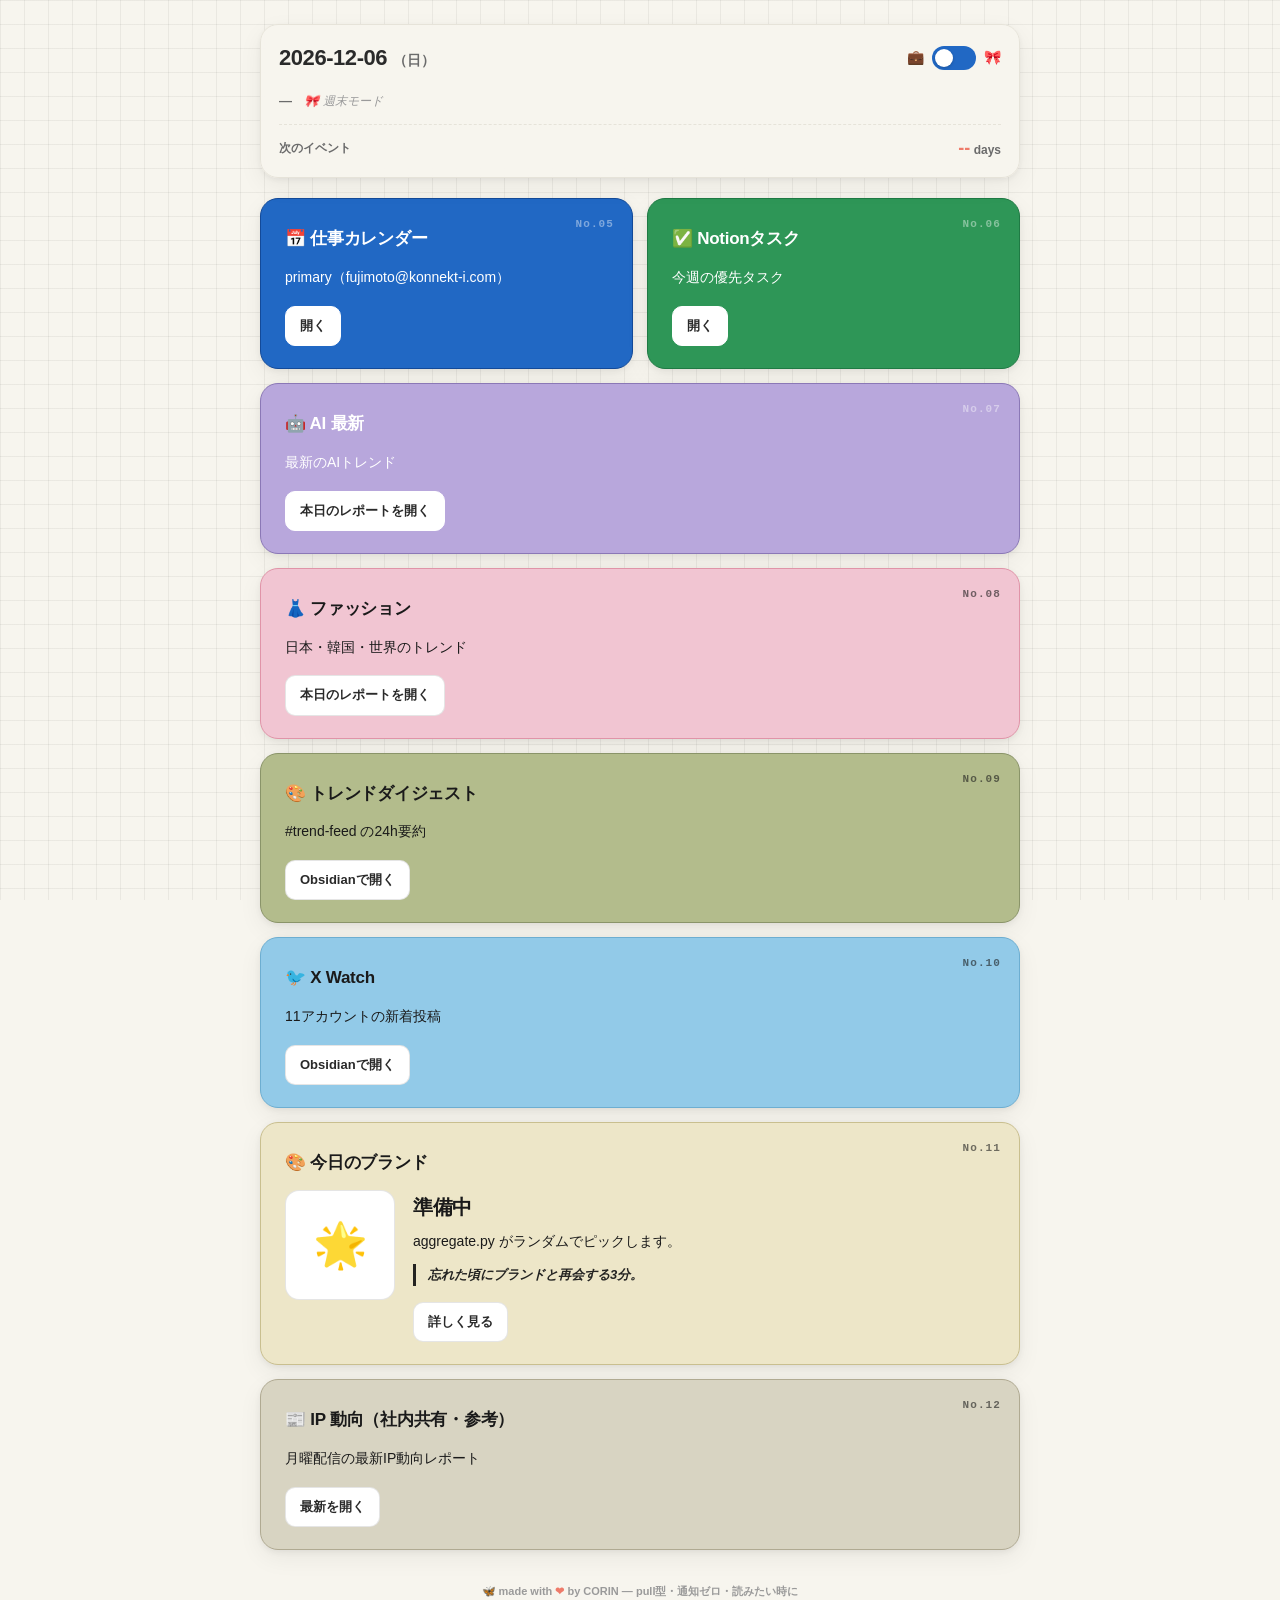
==== commit 747ce507: "style: v2.1 — 彩度上げ＋マステ廃止＋notebookパレット忠実化 - リファレンス（pocket pages / 365 notebooks）の彩度高めパレットに刷新:   cobal" ====
--- a/index.html
+++ b/index.html
@@ -4,7 +4,7 @@
 <meta charset="UTF-8">
 <meta name="viewport" content="width=device-width, initial-scale=1.0, viewport-fit=cover">
 <meta name="apple-mobile-web-app-capable" content="yes">
-<meta name="theme-color" content="#fafaf7">
+<meta name="theme-color" content="#f7f5ee">
 <title>CORIN Dashboard 🦋 ゆりこの朝3分</title>
 <link rel="icon" href="data:image/svg+xml,%3Csvg xmlns='http://www.w3.org/2000/svg' viewBox='0 0 100 100'%3E%3Ctext y='.9em' font-size='90'%3E%F0%9F%A6%8B%3C/text%3E%3C/svg%3E">
 <link rel="stylesheet" href="style.css">
@@ -40,9 +40,8 @@
     </div>
   </header>
 
-  <!-- 💌 CORIN手紙（プライベートのみ） -->
+  <!-- 💌 CORIN手紙（コーラル・濃） -->
   <section class="card letter-card color-coral private-only" id="letter-section">
-    <span class="tape t-pink"></span>
     <span class="card-no">No.01</span>
     <div class="ascii-art" id="letter-ascii">
  /) /)
@@ -56,9 +55,8 @@
     </div>
   </section>
 
-  <!-- 📷 今日の推し画像（プライベートのみ） -->
+  <!-- 📷 今日の推し画像（ベビーピンク） -->
   <section class="card oshi-card color-pink private-only" id="oshi-section">
-    <span class="tape t-coral"></span>
     <span class="card-no">No.02</span>
     <div id="oshi-content">
       <div class="oshi-empty">
@@ -68,11 +66,11 @@
     </div>
   </section>
 
-  <!-- ✨ 朝のチェックリスト（プライベートのみ） -->
-  <section class="card morning-todo private-only" id="morning-todo-section">
+  <!-- ✨ 朝のチェックリスト（バターイエロー） -->
+  <section class="card morning-todo color-butter private-only" id="morning-todo-section">
     <span class="card-no">No.03</span>
     <h2>✨ 今朝これだけはやる</h2>
-    <p class="placeholder" style="font-size:12px;">3つまで。チェックすると紙吹雪🎉</p>
+    <p class="placeholder">3つまで。チェックすると紙吹雪🎉</p>
     <div class="todo-input-wrap">
       <input type="text" class="todo-input" id="todo-input" placeholder="例: メール返信3件" maxlength="40">
       <button class="todo-add-btn" id="todo-add-btn">追加</button>
@@ -80,9 +78,8 @@
     <ul class="todo-list" id="todo-list"></ul>
   </section>
 
-  <!-- 🌙 今夜の楽しみ（プライベートのみ） -->
-  <section class="card tonight-card private-only" id="tonight-section" style="display:none;">
-    <span class="tape t-pink"></span>
+  <!-- 🌙 今夜の楽しみ（ベビーピンク） -->
+  <section class="card color-pink private-only" id="tonight-section" style="display:none;">
     <span class="card-no">No.04</span>
     <h2>🌙 今夜の楽しみ</h2>
     <p class="tonight-text" id="tonight-text">—</p>
@@ -90,59 +87,54 @@
 
   <!-- 📅 カレンダー & ✅ タスク -->
   <section class="grid-2">
-    <div class="card color-blue">
+    <div class="card color-cobalt">
       <span class="card-no">No.05</span>
       <h2>📅 仕事カレンダー</h2>
       <p class="placeholder">primary（fujimoto@konnekt-i.com）</p>
-      <a class="btn primary" href="https://calendar.google.com/" target="_blank">開く</a>
+      <a class="btn" href="https://calendar.google.com/" target="_blank">開く</a>
     </div>
-    <div class="card color-green">
+    <div class="card color-kelly">
       <span class="card-no">No.06</span>
       <h2>✅ Notionタスク</h2>
       <p class="placeholder">今週の優先タスク</p>
-      <a class="btn primary" href="https://www.notion.so/3cd58cff41724c0bb8c9db1d875226d3" target="_blank">開く</a>
+      <a class="btn" href="https://www.notion.so/3cd58cff41724c0bb8c9db1d875226d3" target="_blank">開く</a>
     </div>
   </section>
 
-  <!-- 🤖 AI 最新 -->
+  <!-- 🤖 AI 最新（ラベンダー濃） -->
   <section class="card color-lavender">
-    <span class="tape t-lavender"></span>
     <span class="card-no">No.07</span>
     <h2>🤖 AI 最新</h2>
     <p class="placeholder" id="ai-summary">最新のAIトレンド</p>
-    <a class="btn primary" id="ai-link" href="#" target="_blank">本日のレポートを開く</a>
+    <a class="btn" id="ai-link" href="#" target="_blank">本日のレポートを開く</a>
   </section>
 
-  <!-- 👗 ファッション -->
+  <!-- 👗 ファッション（ベビーピンク） -->
   <section class="card color-pink">
-    <span class="tape t-coral"></span>
     <span class="card-no">No.08</span>
     <h2>👗 ファッション</h2>
     <p class="placeholder" id="fashion-summary">日本・韓国・世界のトレンド</p>
-    <a class="btn primary" id="fashion-link" href="#" target="_blank">本日のレポートを開く</a>
+    <a class="btn" id="fashion-link" href="#" target="_blank">本日のレポートを開く</a>
   </section>
 
-  <!-- 🎨 トレンドダイジェスト -->
+  <!-- 🎨 トレンドダイジェスト（セージ） -->
   <section class="card color-sage">
-    <span class="tape t-sage"></span>
     <span class="card-no">No.09</span>
     <h2>🎨 トレンドダイジェスト</h2>
     <p class="placeholder" id="trend-summary">#trend-feed の24h要約</p>
     <a class="btn" href="obsidian://advanced-uri?vault=corin&filepath=00_%F0%9F%8F%A2%20company%2Fsecretary%2Fnotes%2Ftrend-digest" target="_blank">Obsidianで開く</a>
   </section>
 
-  <!-- 🐦 X Watch -->
-  <section class="card color-skyblue">
-    <span class="tape t-blue"></span>
+  <!-- 🐦 X Watch（スカイブルー） -->
+  <section class="card color-sky">
     <span class="card-no">No.10</span>
     <h2>🐦 X Watch</h2>
     <p class="placeholder" id="xwatch-summary">11アカウントの新着投稿</p>
     <a class="btn" href="obsidian://advanced-uri?vault=corin&filepath=20_%F0%9F%93%82%20Zettelkasten%2Fx-watch" target="_blank">Obsidianで開く</a>
   </section>
 
-  <!-- 🎨 今日のブランド -->
+  <!-- 🎨 今日のブランド（クリーム） -->
   <section class="card brand-card color-cream" id="brand-section">
-    <span class="tape t-coral"></span>
     <span class="card-no">No.11</span>
     <h2>🎨 今日のブランド</h2>
     <div class="brand-content">
@@ -158,8 +150,8 @@
     </div>
   </section>
 
-  <!-- 📰 IP動向 -->
-  <section class="card color-gray">
+  <!-- 📰 IP動向（ストーン） -->
+  <section class="card color-stone">
     <span class="card-no">No.12</span>
     <h2>📰 IP 動向（社内共有・参考）</h2>
     <p class="placeholder">月曜配信の最新IP動向レポート</p>
@@ -173,21 +165,19 @@
     <div id="polaroid-wrap"></div>
   </section>
 
-  <!-- 🌸 コレクション統計（プライベートのみ） -->
+  <!-- 🌸 コレクション統計（セージ） -->
   <section class="card color-sage private-only" id="coll-stats-section">
-    <span class="tape t-sage"></span>
     <span class="card-no">No.14</span>
     <h2>🌸 コレクション統計</h2>
-    <p class="placeholder" style="font-size:12px;">今月追加した好きなもの</p>
+    <p class="placeholder">今月追加した好きなもの</p>
     <div class="coll-stats" id="coll-stats">
       <p class="placeholder">aggregate.py が読み込みます</p>
     </div>
     <a class="btn" href="obsidian://advanced-uri?vault=corin&filepath=01_%F0%9F%8F%A0%20private%2Fmeadow%2Fcollection%2Findex.html" target="_blank" style="margin-top:10px;">コレクションを開く</a>
   </section>
 
-  <!-- 🦋 MEADOW.（プライベートのみ） -->
+  <!-- 🦋 MEADOW.（コーラル濃） -->
   <section class="card color-coral private-only" id="meadow-section">
-    <span class="tape t-pink"></span>
     <span class="card-no">No.15</span>
     <h2>🦋 MEADOW.</h2>
     <p class="placeholder" id="meadow-summary">ゆりこのライフブランド進捗</p>
@@ -200,7 +190,7 @@
 
 </div>
 
+<script src="data.js" onerror="console.log('data.js not yet generated')"></script>
 <script src="theme.js"></script>
-<script src="data.js" onerror="console.log('data.js not yet generated')"></script>
 </body>
 </html>
--- a/style.css
+++ b/style.css
@@ -1,35 +1,38 @@
 /* ============================================
-   CORIN Dashboard v2 — Stationery Palette
-   フラットブロックカラー＋方眼グリッド＋モード制御
+   CORIN Dashboard v2.1 — Stationery Palette
+   リファレンス: pocket pages / 365 notebooks
+   彩度高めブロックカラー＋方眼グリッド
    ============================================ */
 
 :root {
   /* ベース */
-  --bg-base: #fafaf7;
-  --grid-line: rgba(60, 60, 60, 0.06);
-  --text-main: #2a2a2a;
+  --bg-base: #f7f5ee;
+  --grid-line: rgba(60, 60, 60, 0.07);
+  --text-dark: #2a2a2a;
+  --text-on-light: #1a1a1a;
+  --text-on-dark: #ffffff;
   --text-sub: #6b6b6b;
   --text-mute: #9a9a9a;
-  --border-soft: #e8e8e3;
-  --shadow-soft: 0 2px 6px rgba(0, 0, 0, 0.04), 0 8px 24px rgba(0, 0, 0, 0.04);
-
-  /* Stationery Block Colors */
-  --c-coral: #f08c7a;
-  --c-coral-soft: #fde2dc;
-  --c-blue: #4a9be8;
-  --c-blue-soft: #d9ebf9;
-  --c-lavender: #c8b6e2;
-  --c-lavender-soft: #ece6f5;
-  --c-green: #3fa86a;
-  --c-green-soft: #d4ecdc;
-  --c-sage: #b8c9a4;
-  --c-sage-soft: #e6ecdf;
-  --c-pink: #e8c4d0;
-  --c-pink-soft: #f6e6ec;
-  --c-skyblue: #a9d4f0;
-  --c-skyblue-soft: #e3f1fa;
-  --c-cream: #f4ead4;
-  --c-gray: #d8d8d2;
+  --border-soft: #e6e3d9;
+  --shadow-soft: 0 2px 6px rgba(0, 0, 0, 0.06), 0 8px 24px rgba(0, 0, 0, 0.06);
+
+  /* リファレンス由来の彩度高めパレット */
+  --c-cobalt: #2168c4;       /* 1-365 ブルー */
+  --c-cobalt-deep: #134a99;
+  --c-kelly: #2e9657;        /* Day Plan グリーン */
+  --c-kelly-deep: #1f7a44;
+  --c-coral: #ee7b6a;        /* Things To Do コーラル */
+  --c-coral-deep: #d6604f;
+  --c-lavender: #b8a7dc;     /* lavender pages */
+  --c-lavender-deep: #8b78b6;
+  --c-baby-pink: #f1c5d2;    /* 2026/365 ピンク */
+  --c-baby-pink-deep: #e094a8;
+  --c-sage: #b3bc8c;         /* 2026/365 セージ */
+  --c-sage-deep: #8a9469;
+  --c-sky: #92cae8;          /* sky blue accent */
+  --c-butter: #f3d772;       /* butter yellow */
+  --c-cream: #ede6c8;
+  --c-stone: #d8d4c2;
 }
 
 /* === ベース === */
@@ -38,10 +41,9 @@
 html, body {
   font-family: "Inter", -apple-system, BlinkMacSystemFont,
                "Hiragino Kaku Gothic ProN", "Yu Gothic", sans-serif;
-  color: var(--text-main);
+  color: var(--text-dark);
   line-height: 1.7;
   -webkit-font-smoothing: antialiased;
-  -moz-osx-font-smoothing: grayscale;
 }
 
 body {
@@ -55,19 +57,16 @@
   padding: 24px 16px 64px;
 }
 
-.container {
-  max-width: 760px;
-  margin: 0 auto;
-}
+.container { max-width: 760px; margin: 0 auto; }
 
 /* === ヘッダー === */
 .hero {
   position: sticky;
   top: 12px;
   z-index: 50;
-  background: rgba(250, 250, 247, 0.92);
-  backdrop-filter: blur(8px);
-  -webkit-backdrop-filter: blur(8px);
+  background: rgba(247, 245, 238, 0.94);
+  backdrop-filter: blur(10px);
+  -webkit-backdrop-filter: blur(10px);
   border: 1px solid var(--border-soft);
   border-radius: 18px;
   padding: 14px 18px;
@@ -85,74 +84,38 @@
   gap: 12px;
 }
 
-.date-block {
-  display: flex;
-  align-items: baseline;
-  gap: 6px;
-}
+.date-block { display: flex; align-items: baseline; gap: 6px; }
 .date-main {
   font-size: 22px;
-  font-weight: 700;
-  letter-spacing: -0.01em;
-}
-.date-week {
-  font-size: 14px;
-  color: var(--text-sub);
-  font-weight: 500;
-}
+  font-weight: 800;
+  letter-spacing: -0.02em;
+  color: var(--text-dark);
+}
+.date-week { font-size: 14px; color: var(--text-sub); font-weight: 600; }
 
 .clock {
   font-family: "SF Mono", "Menlo", ui-monospace, monospace;
   font-size: 28px;
-  font-weight: 700;
-  color: var(--text-main);
+  font-weight: 800;
+  color: var(--text-dark);
   letter-spacing: 0.04em;
   font-variant-numeric: tabular-nums;
 }
 
-.weather-mini {
-  font-size: 13px;
-  color: var(--text-sub);
-  font-weight: 500;
-}
-
-.theme-tag {
-  font-size: 12px;
-  color: var(--text-mute);
-  font-style: italic;
-}
+.weather-mini { font-size: 13px; color: var(--text-sub); font-weight: 600; }
+.theme-tag { font-size: 12px; color: var(--text-mute); font-style: italic; }
 
 /* モードトグル */
-.mode-toggle {
-  display: flex;
-  align-items: center;
-  gap: 8px;
-  font-size: 12px;
-}
-.mode-toggle .mode-label {
-  font-weight: 600;
-  color: var(--text-sub);
-  user-select: none;
-  transition: color 0.3s;
-}
-.mode-toggle .mode-label.active {
-  color: var(--c-coral);
-}
-body.mode-work .mode-toggle .mode-label.work { color: var(--c-blue); }
-body.mode-private .mode-toggle .mode-label.private { color: var(--c-coral); }
-
-.switch {
-  position: relative;
-  display: inline-block;
-  width: 44px;
-  height: 24px;
-}
+.mode-toggle { display: flex; align-items: center; gap: 8px; font-size: 14px; }
+.mode-toggle .mode-label { user-select: none; }
+
+.switch { position: relative; display: inline-block; width: 44px; height: 24px; }
 .switch input { opacity: 0; width: 0; height: 0; }
 .slider {
   position: absolute;
   cursor: pointer;
   inset: 0;
-  background: var(--c-blue);
+  background: var(--c-cobalt);
   border-radius: 24px;
   transition: background 0.3s;
 }
@@ -171,7 +134,7 @@
 input:checked + .slider { background: var(--c-coral); }
 input:checked + .slider::before { transform: translateX(20px); }
 
-/* カウントダウン行 */
+/* カウントダウン */
 .countdown-row {
   display: flex;
   justify-content: space-between;
@@ -180,11 +143,11 @@
   color: var(--text-sub);
   border-top: 1px dashed var(--border-soft);
   padding-top: 8px;
-}
-.countdown-label { font-weight: 500; }
+  font-weight: 600;
+}
 .countdown-days {
-  font-size: 16px;
-  font-weight: 700;
+  font-size: 18px;
+  font-weight: 800;
   color: var(--c-coral);
   font-variant-numeric: tabular-nums;
 }
@@ -195,7 +158,7 @@
   background: white;
   border: 1px solid var(--border-soft);
   border-radius: 18px;
-  padding: 24px 24px 22px;
+  padding: 26px 24px 22px;
   margin-bottom: 14px;
   box-shadow: var(--shadow-soft);
   transition: transform 0.18s ease, box-shadow 0.18s ease;
@@ -203,105 +166,143 @@
 }
 .card:hover {
   transform: translateY(-2px);
-  box-shadow: 0 4px 12px rgba(0, 0, 0, 0.05), 0 12px 32px rgba(0, 0, 0, 0.05);
+  box-shadow: 0 4px 12px rgba(0, 0, 0, 0.08), 0 12px 32px rgba(0, 0, 0, 0.08);
 }
 
 .card h2 {
-  font-size: 16px;
+  font-size: 17px;
   margin-bottom: 12px;
-  font-weight: 700;
-  letter-spacing: -0.01em;
-  color: var(--text-main);
+  font-weight: 800;
+  letter-spacing: -0.015em;
   display: flex;
   align-items: center;
   gap: 8px;
 }
 .card p, .card .placeholder {
   font-size: 14px;
-  color: var(--text-sub);
   margin-bottom: 10px;
-}
-
-/* カード番号スタンプ */
+  font-weight: 500;
+}
+
 .card-no {
   position: absolute;
-  top: 14px;
+  top: 16px;
   right: 18px;
   font-family: "SF Mono", "Menlo", ui-monospace, monospace;
   font-size: 11px;
-  font-weight: 700;
-  color: var(--text-mute);
-  letter-spacing: 0.08em;
+  font-weight: 800;
+  letter-spacing: 0.1em;
   user-select: none;
-}
-
-/* マスキングテープ風タブ */
-.tape {
-  position: absolute;
-  top: -8px;
-  left: 28px;
-  width: 64px;
-  height: 22px;
+  opacity: 0.6;
+}
+
+/* マスキングテープは廃止 */
+.tape { display: none !important; }
+
+/* === カード色（彩度高め・notebookっぽく） === */
+/* 濃い色（白文字） */
+.card.color-cobalt {
+  background: var(--c-cobalt);
+  border-color: var(--c-cobalt-deep);
+  color: var(--text-on-dark);
+}
+.card.color-kelly {
+  background: var(--c-kelly);
+  border-color: var(--c-kelly-deep);
+  color: var(--text-on-dark);
+}
+.card.color-coral {
+  background: var(--c-coral);
+  border-color: var(--c-coral-deep);
+  color: var(--text-on-dark);
+}
+.card.color-lavender {
+  background: var(--c-lavender);
+  border-color: var(--c-lavender-deep);
+  color: var(--text-on-dark);
+}
+
+/* 薄い色（黒文字） */
+.card.color-pink {
+  background: var(--c-baby-pink);
+  border-color: var(--c-baby-pink-deep);
+  color: var(--text-on-light);
+}
+.card.color-sage {
+  background: var(--c-sage);
+  border-color: var(--c-sage-deep);
+  color: var(--text-on-light);
+}
+.card.color-sky {
+  background: var(--c-sky);
+  border-color: #6daed1;
+  color: var(--text-on-light);
+}
+.card.color-butter {
+  background: var(--c-butter);
+  border-color: #d4ba47;
+  color: var(--text-on-light);
+}
+.card.color-cream {
   background: var(--c-cream);
-  opacity: 0.85;
-  transform: rotate(-2deg);
-  border-radius: 2px;
-  box-shadow: 0 2px 4px rgba(0, 0, 0, 0.06);
-}
-.tape::before, .tape::after {
-  content: "";
-  position: absolute;
-  top: 0;
-  width: 4px;
-  height: 100%;
-  background: linear-gradient(transparent, rgba(255,255,255,0.5));
-}
-.tape::before { left: 0; }
-.tape::after { right: 0; }
-.tape.t-coral { background: var(--c-coral-soft); }
-.tape.t-blue { background: var(--c-blue-soft); }
-.tape.t-green { background: var(--c-green-soft); }
-.tape.t-pink { background: var(--c-pink-soft); }
-.tape.t-sage { background: var(--c-sage-soft); }
-.tape.t-lavender { background: var(--c-lavender-soft); }
-
-/* === カードのカラーバリエーション === */
-.card.color-coral { background: var(--c-coral-soft); border-color: var(--c-coral); }
-.card.color-blue { background: var(--c-blue-soft); border-color: var(--c-blue); }
-.card.color-green { background: var(--c-green-soft); border-color: var(--c-green); }
-.card.color-lavender { background: var(--c-lavender-soft); border-color: var(--c-lavender); }
-.card.color-pink { background: var(--c-pink-soft); border-color: var(--c-pink); }
-.card.color-sage { background: var(--c-sage-soft); border-color: var(--c-sage); }
-.card.color-skyblue { background: var(--c-skyblue-soft); border-color: var(--c-skyblue); }
-.card.color-cream { background: var(--c-cream); border-color: #d4c69c; }
-.card.color-gray { background: #f0f0eb; border-color: var(--c-gray); }
-
-/* === Letter Card（コーラル） === */
+  border-color: #c9bf8f;
+  color: var(--text-on-light);
+}
+.card.color-stone {
+  background: var(--c-stone);
+  border-color: #b0aa92;
+  color: var(--text-on-light);
+}
+
+/* カード内テキストの色を背景に応じて統一 */
+.card.color-cobalt h2,
+.card.color-kelly h2,
+.card.color-coral h2,
+.card.color-lavender h2,
+.card.color-cobalt p,
+.card.color-kelly p,
+.card.color-coral p,
+.card.color-lavender p,
+.card.color-cobalt .placeholder,
+.card.color-kelly .placeholder,
+.card.color-coral .placeholder,
+.card.color-lavender .placeholder {
+  color: var(--text-on-dark) !important;
+}
+.card.color-cobalt .card-no,
+.card.color-kelly .card-no,
+.card.color-coral .card-no,
+.card.color-lavender .card-no {
+  color: rgba(255, 255, 255, 0.7);
+}
+
+/* === Letter Card（コーラル白文字） === */
 .letter-card .ascii-art {
   font-family: ui-monospace, "SF Mono", Menlo, monospace;
   white-space: pre;
   font-size: 13px;
   line-height: 1.5;
   margin-bottom: 14px;
-  color: var(--text-main);
+  color: var(--text-on-dark);
 }
 .letter-greeting {
-  font-size: 18px;
-  font-weight: 700;
-  color: var(--c-coral);
+  font-size: 19px;
+  font-weight: 800;
   margin-bottom: 8px !important;
+  color: var(--text-on-dark) !important;
 }
 .letter-text {
   font-size: 14px;
-  color: var(--text-main) !important;
   line-height: 1.85;
   margin-bottom: 12px !important;
+  color: var(--text-on-dark) !important;
+  font-weight: 500;
 }
 .letter-sign {
   text-align: right;
   font-size: 13px;
-  color: var(--text-sub) !important;
   font-style: italic;
+  color: rgba(255, 255, 255, 0.85) !important;
 }
 
 /* === Grid === */
@@ -318,27 +319,43 @@
   display: inline-block;
   padding: 8px 14px;
   margin-right: 6px;
-  margin-top: 4px;
-  background: white;
-  color: var(--text-main);
+  margin-top: 6px;
+  background: white;
+  color: var(--text-dark);
   text-decoration: none;
   border-radius: 10px;
   font-size: 13px;
-  font-weight: 600;
-  border: 1px solid var(--border-soft);
+  font-weight: 700;
+  border: 1px solid rgba(0, 0, 0, 0.1);
   transition: all 0.18s;
 }
 .btn:hover {
-  background: var(--text-main);
+  background: var(--text-dark);
   color: white;
-  border-color: var(--text-main);
 }
 .btn.primary {
-  background: var(--text-main);
+  background: var(--text-dark);
   color: white;
-  border-color: var(--text-main);
+  border-color: var(--text-dark);
 }
 .btn.primary:hover { background: #444; }
+
+/* 濃い色カード上のボタンは白＋黒文字（コントラスト確保） */
+.card.color-cobalt .btn,
+.card.color-kelly .btn,
+.card.color-coral .btn,
+.card.color-lavender .btn {
+  background: white;
+  color: var(--text-dark);
+  border-color: white;
+}
+.card.color-cobalt .btn:hover,
+.card.color-kelly .btn:hover,
+.card.color-coral .btn:hover,
+.card.color-lavender .btn:hover {
+  background: rgba(0, 0, 0, 0.85);
+  color: white;
+}
 
 /* === Brand Card === */
 .brand-content {
@@ -357,7 +374,7 @@
   font-size: 44px;
   flex-shrink: 0;
   overflow: hidden;
-  border: 1px solid var(--border-soft);
+  border: 1px solid rgba(0, 0, 0, 0.1);
 }
 .brand-image-placeholder img {
   width: 100%;
@@ -366,20 +383,19 @@
 }
 .brand-info { flex: 1; }
 .brand-info h3 {
-  font-size: 19px;
-  color: var(--text-main);
+  font-size: 20px;
   margin-bottom: 6px;
-  font-weight: 700;
-  letter-spacing: -0.01em;
+  font-weight: 800;
+  letter-spacing: -0.015em;
 }
 .brand-info .insight {
   font-style: italic;
-  color: var(--c-lavender);
-  border-left: 3px solid var(--c-lavender);
+  border-left: 3px solid currentColor;
   padding-left: 12px;
   margin: 10px 0;
   font-size: 13px;
-  font-weight: 500;
+  font-weight: 600;
+  opacity: 0.95;
 }
 
 /* === 推し画像カード === */
@@ -389,7 +405,7 @@
   height: 280px;
   object-fit: cover;
   display: block;
-  background: var(--c-pink-soft);
+  background: var(--c-baby-pink);
 }
 .oshi-meta {
   padding: 14px 20px 18px;
@@ -398,20 +414,15 @@
   align-items: center;
   gap: 10px;
 }
-.oshi-caption {
-  font-size: 13px;
-  color: var(--text-sub);
-  flex: 1;
-  margin: 0 !important;
-}
+.oshi-caption { font-size: 13px; flex: 1; margin: 0 !important; font-weight: 500; }
 .oshi-empty {
-  padding: 40px 24px;
+  padding: 50px 24px;
   text-align: center;
-  color: var(--text-sub);
-}
-.oshi-empty .big-emoji { font-size: 40px; display: block; margin-bottom: 10px; }
-
-/* === 今日の一枚（ポラロイド） === */
+}
+.oshi-empty .big-emoji { font-size: 44px; display: block; margin-bottom: 10px; }
+.oshi-empty p { font-weight: 500; }
+
+/* === ポラロイド === */
 .polaroid-card { background: white; }
 .polaroid {
   display: block;
@@ -420,7 +431,7 @@
   margin: 8px auto 4px;
   background: white;
   padding: 12px 12px 36px;
-  box-shadow: 0 4px 12px rgba(0, 0, 0, 0.08), 0 2px 4px rgba(0, 0, 0, 0.04);
+  box-shadow: 0 4px 12px rgba(0, 0, 0, 0.1), 0 2px 4px rgba(0, 0, 0, 0.06);
   transform: rotate(-1.2deg);
   transition: transform 0.3s;
 }
@@ -429,79 +440,68 @@
   width: 100%;
   aspect-ratio: 1;
   object-fit: cover;
-  background: var(--c-skyblue-soft);
+  background: var(--c-sky);
 }
 .polaroid-caption {
   text-align: center;
   font-size: 12px;
+  margin-top: 8px;
   color: var(--text-sub);
-  margin-top: 8px;
-  font-family: "Caveat", "Hiragino Maru Gothic ProN", cursive;
 }
 
 /* === 今夜の楽しみ === */
-.tonight-card { background: var(--c-pink-soft); border-color: var(--c-pink); }
 .tonight-emoji { font-size: 28px; margin-right: 6px; vertical-align: middle; }
-.tonight-text {
-  font-size: 16px;
-  font-weight: 600;
-  color: var(--text-main) !important;
-  margin: 4px 0 !important;
-}
-.tonight-time { color: var(--c-coral); font-weight: 700; margin-right: 8px; }
+.tonight-text { font-size: 16px; font-weight: 700; margin: 4px 0 !important; }
+.tonight-time { font-weight: 800; margin-right: 8px; }
 
 /* === 朝のチェックリスト === */
-.morning-todo { padding: 18px 20px; background: var(--c-cream); border-color: #d4c69c; }
+.morning-todo .placeholder { font-size: 12px; }
 .todo-input-wrap { display: flex; gap: 6px; margin-top: 8px; }
 .todo-input {
   flex: 1;
-  padding: 6px 10px;
-  border: 1px solid var(--border-soft);
+  padding: 8px 12px;
+  border: 1px solid rgba(0, 0, 0, 0.15);
   border-radius: 8px;
   font-size: 13px;
   font-family: inherit;
-}
-.todo-input:focus { outline: none; border-color: var(--text-main); }
+  background: white;
+  color: var(--text-dark);
+  font-weight: 500;
+}
+.todo-input:focus { outline: none; border-color: var(--text-dark); }
 .todo-add-btn {
-  padding: 6px 12px;
-  border: 1px solid var(--text-main);
-  background: var(--text-main);
+  padding: 8px 14px;
+  border: 1px solid var(--text-dark);
+  background: var(--text-dark);
   color: white;
   border-radius: 8px;
   font-size: 13px;
-  font-weight: 600;
+  font-weight: 700;
   cursor: pointer;
 }
-.todo-list {
-  list-style: none;
-  margin: 10px 0 0;
-  padding: 0;
-}
+.todo-list { list-style: none; margin: 10px 0 0; padding: 0; }
 .todo-list li {
   display: flex;
   align-items: center;
   gap: 10px;
   padding: 6px 0;
   font-size: 14px;
-  color: var(--text-main);
-}
-.todo-list li.done {
-  color: var(--text-mute);
-  text-decoration: line-through;
-}
+  font-weight: 600;
+}
+.todo-list li.done { opacity: 0.6; text-decoration: line-through; }
 .todo-checkbox {
   width: 18px;
   height: 18px;
   cursor: pointer;
-  accent-color: var(--c-green);
+  accent-color: var(--c-kelly);
 }
 .todo-delete {
   margin-left: auto;
   background: none;
   border: none;
-  color: var(--text-mute);
+  color: rgba(0, 0, 0, 0.4);
   cursor: pointer;
-  font-size: 14px;
+  font-size: 16px;
   opacity: 0;
   transition: opacity 0.2s;
 }
@@ -514,32 +514,33 @@
   align-items: center;
   gap: 10px;
   font-size: 13px;
-}
-.coll-stat-label { width: 110px; color: var(--text-sub); }
+  font-weight: 600;
+}
+.coll-stat-label { width: 110px; }
 .coll-stat-bar {
   flex: 1;
   height: 8px;
-  background: rgba(0, 0, 0, 0.04);
+  background: rgba(0, 0, 0, 0.1);
   border-radius: 4px;
   overflow: hidden;
 }
 .coll-stat-fill {
   height: 100%;
-  background: var(--c-sage);
+  background: rgba(0, 0, 0, 0.55);
   transition: width 0.4s ease;
 }
 .coll-stat-count {
   min-width: 32px;
   text-align: right;
-  font-weight: 700;
-  color: var(--text-main);
+  font-weight: 800;
   font-variant-numeric: tabular-nums;
 }
 .coll-total {
   text-align: right;
   font-size: 12px;
-  color: var(--text-mute);
   margin-top: 8px;
+  opacity: 0.7;
+  font-weight: 600;
 }
 
 /* === Footer === */
@@ -548,6 +549,7 @@
   margin-top: 32px;
   font-size: 11px;
   color: var(--text-mute);
+  font-weight: 600;
 }
 footer .heart-icon { color: var(--c-coral); }
 
@@ -565,7 +567,7 @@
   100% { transform: translateY(120vh) rotate(720deg); opacity: 0; }
 }
 
-/* === Easter Egg ポップアップ === */
+/* === Easter Egg === */
 .egg-popup {
   position: fixed;
   bottom: 24px;
@@ -574,10 +576,11 @@
   border: 2px solid var(--c-coral);
   border-radius: 16px;
   padding: 16px 20px;
-  box-shadow: 0 8px 24px rgba(0, 0, 0, 0.12);
+  box-shadow: 0 8px 24px rgba(0, 0, 0, 0.15);
   z-index: 9998;
   font-size: 13px;
   max-width: 280px;
+  font-weight: 600;
   animation: pop-in 0.3s ease-out;
 }
 .egg-popup .egg-ascii {
@@ -587,38 +590,24 @@
   line-height: 1.4;
   color: var(--c-coral);
   margin-bottom: 6px;
+  font-weight: 400;
 }
 @keyframes pop-in {
   from { transform: scale(0.7) translateY(20px); opacity: 0; }
   to { transform: scale(1) translateY(0); opacity: 1; }
 }
 
-/* === モード切替制御 === */
-/* 仕事モードでは隠す要素 */
+#corin-logo { font-weight: 700; }
+
+/* === モード切替 === */
 body.mode-work .private-only { display: none !important; }
-/* プライベートモードでは仕事専用要素は隠さなくてOK（全表示） */
-
-/* モードトランジション */
-.private-only {
-  transition: opacity 0.3s ease;
-}
 
 /* === Responsive === */
 @media (max-width: 640px) {
-  body {
-    padding: 12px 10px 40px;
-    background-size: 18px 18px;
-  }
+  body { padding: 12px 10px 40px; background-size: 18px 18px; }
   .container { max-width: 100%; }
-  .hero {
-    top: 8px;
-    padding: 12px 14px;
-    border-radius: 14px;
-  }
-  .hero-row {
-    flex-wrap: wrap;
-    gap: 8px;
-  }
+  .hero { top: 8px; padding: 12px 14px; border-radius: 14px; }
+  .hero-row { flex-wrap: wrap; gap: 8px; }
   .date-main { font-size: 18px; }
   .date-week { font-size: 12px; }
   .clock { font-size: 22px; }
@@ -629,13 +618,9 @@
   .brand-content { flex-direction: column; }
   .brand-image-placeholder { width: 100%; height: 180px; }
 
-  .card {
-    padding: 18px 18px 16px;
-    border-radius: 14px;
-  }
+  .card { padding: 22px 18px 18px; border-radius: 14px; }
   .card h2 { font-size: 15px; }
-  .card-no { top: 12px; right: 14px; font-size: 10px; }
-  .tape { left: 18px; width: 50px; height: 18px; }
+  .card-no { top: 14px; right: 14px; font-size: 10px; }
 
   .oshi-image { height: 220px; }
   .polaroid { max-width: 100%; padding: 10px 10px 28px; }
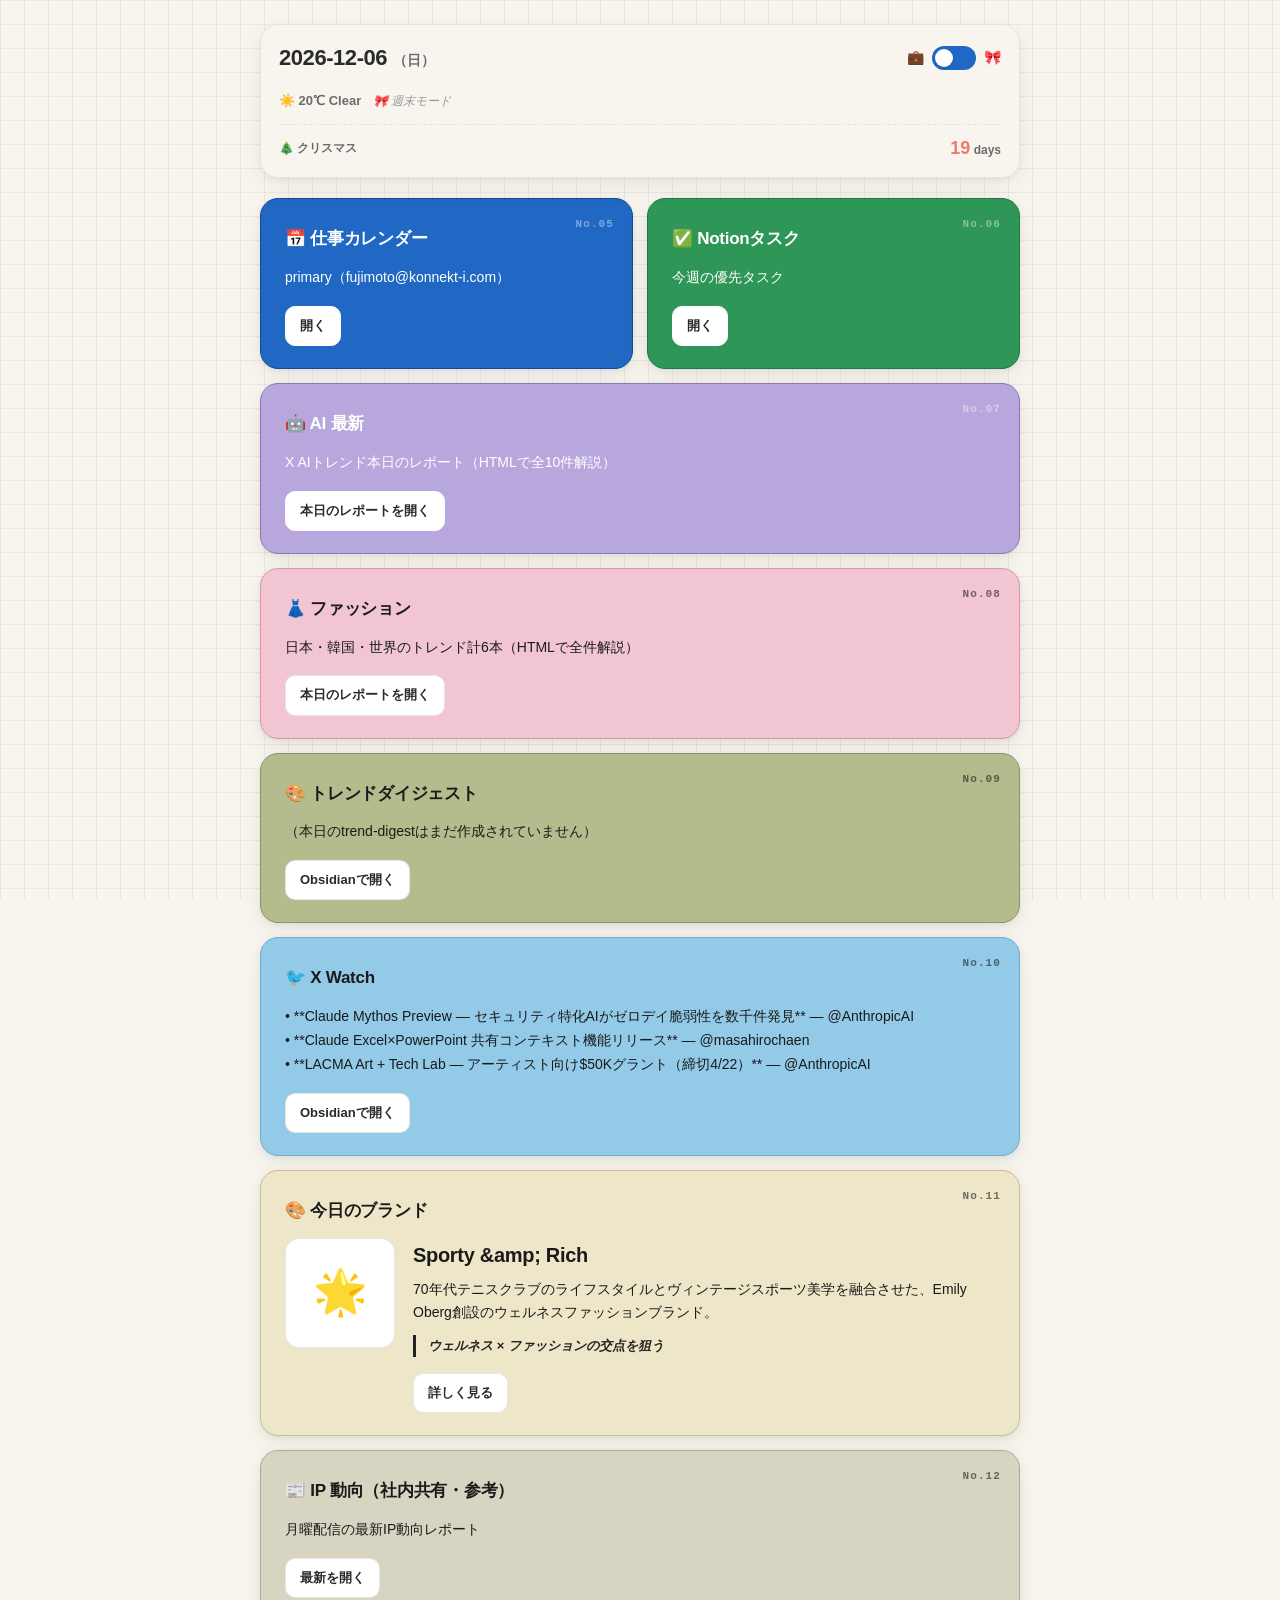
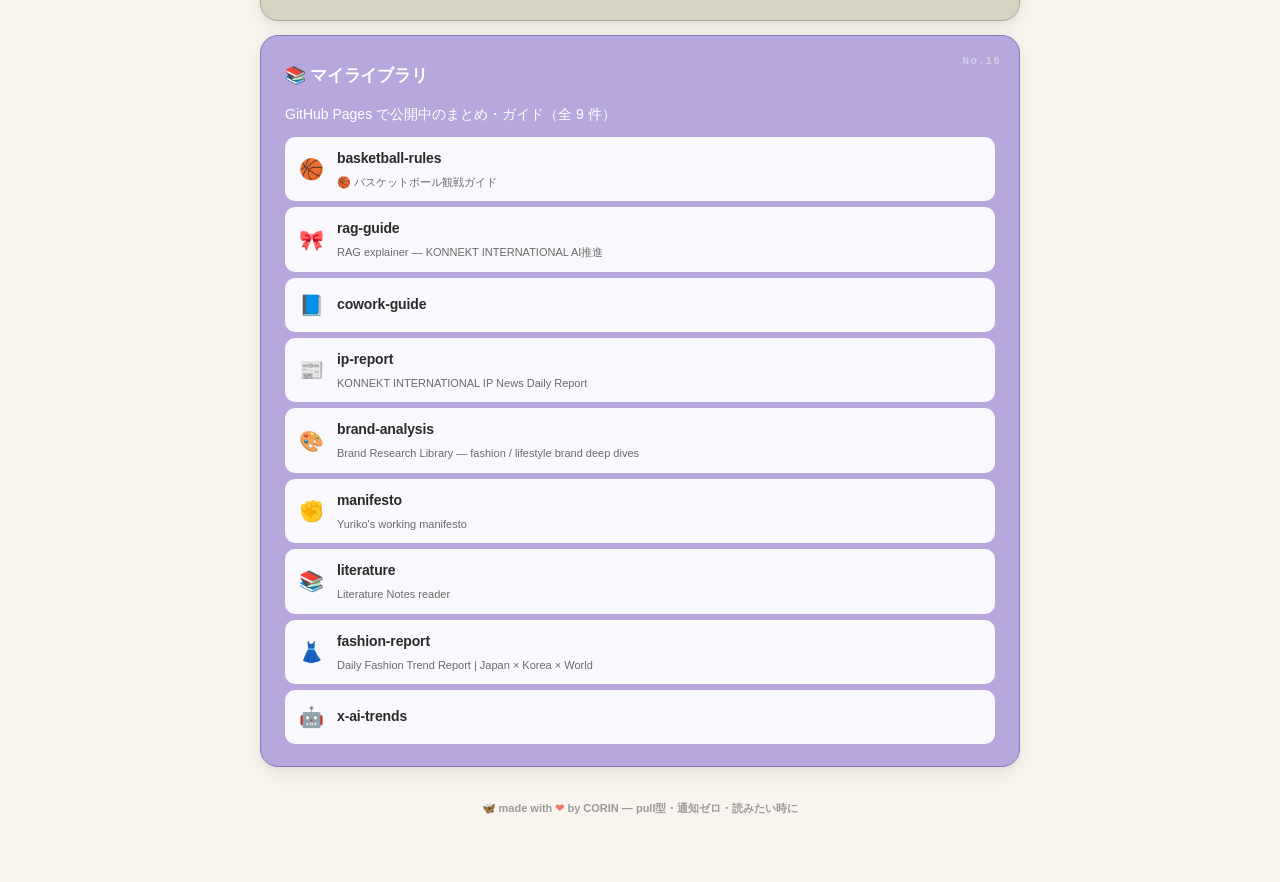
==== commit 7d70cbbd: "feat: マイライブラリカード追加 + countdown TDZバグ修正 - aggregate.py: gh CLI で fujimoto-cpu の公開リポを自動取得 - index.html" ====
--- a/index.html
+++ b/index.html
@@ -7,7 +7,7 @@
 <meta name="theme-color" content="#f7f5ee">
 <title>CORIN Dashboard 🦋 ゆりこの朝3分</title>
 <link rel="icon" href="data:image/svg+xml,%3Csvg xmlns='http://www.w3.org/2000/svg' viewBox='0 0 100 100'%3E%3Ctext y='.9em' font-size='90'%3E%F0%9F%A6%8B%3C/text%3E%3C/svg%3E">
-<link rel="stylesheet" href="style.css">
+<link rel="stylesheet" href="style.css?v=20260517">
 </head>
 <body class="mode-work">
 <div class="container">
@@ -176,6 +176,16 @@
     <a class="btn" href="obsidian://advanced-uri?vault=corin&filepath=01_%F0%9F%8F%A0%20private%2Fmeadow%2Fcollection%2Findex.html" target="_blank" style="margin-top:10px;">コレクションを開く</a>
   </section>
 
+  <!-- 📚 マイライブラリ（ラベンダー） -->
+  <section class="card color-lavender" id="library-section">
+    <span class="card-no">No.16</span>
+    <h2>📚 マイライブラリ</h2>
+    <p class="placeholder" id="library-meta">GitHub Pages で公開中のまとめ・ガイド</p>
+    <ul class="library-list" id="library-list">
+      <li class="library-empty">aggregate.py がリポ一覧を取得します</li>
+    </ul>
+  </section>
+
   <!-- 🦋 MEADOW.（コーラル濃） -->
   <section class="card color-coral private-only" id="meadow-section">
     <span class="card-no">No.15</span>
@@ -190,7 +200,7 @@
 
 </div>
 
-<script src="data.js" onerror="console.log('data.js not yet generated')"></script>
-<script src="theme.js"></script>
+<script src="data.js?v=20260517" onerror="console.log('data.js not yet generated')"></script>
+<script src="theme.js?v=20260517"></script>
 </body>
 </html>
--- a/style.css
+++ b/style.css
@@ -543,6 +543,63 @@
   font-weight: 600;
 }
 
+/* === 📚 マイライブラリ === */
+.library-list {
+  list-style: none;
+  margin: 8px 0 0;
+  padding: 0;
+  display: flex;
+  flex-direction: column;
+  gap: 6px;
+}
+.library-item a {
+  display: flex;
+  align-items: center;
+  gap: 12px;
+  padding: 10px 12px;
+  background: rgba(255, 255, 255, 0.92);
+  border-radius: 10px;
+  text-decoration: none;
+  color: var(--text-dark);
+  transition: transform 0.15s ease, background 0.15s ease;
+}
+.library-item a:hover {
+  background: white;
+  transform: translateX(3px);
+}
+.library-icon {
+  font-size: 20px;
+  flex-shrink: 0;
+  width: 28px;
+  text-align: center;
+}
+.library-info {
+  display: flex;
+  flex-direction: column;
+  gap: 2px;
+  min-width: 0;
+}
+.library-name {
+  font-weight: 800;
+  font-size: 14px;
+  letter-spacing: -0.01em;
+}
+.library-desc {
+  font-size: 11px;
+  color: var(--text-sub);
+  font-weight: 500;
+  overflow: hidden;
+  text-overflow: ellipsis;
+  white-space: nowrap;
+}
+.library-empty {
+  padding: 14px;
+  text-align: center;
+  font-size: 12px;
+  color: rgba(255, 255, 255, 0.85);
+  font-weight: 500;
+}
+
 /* === Footer === */
 footer {
   text-align: center;
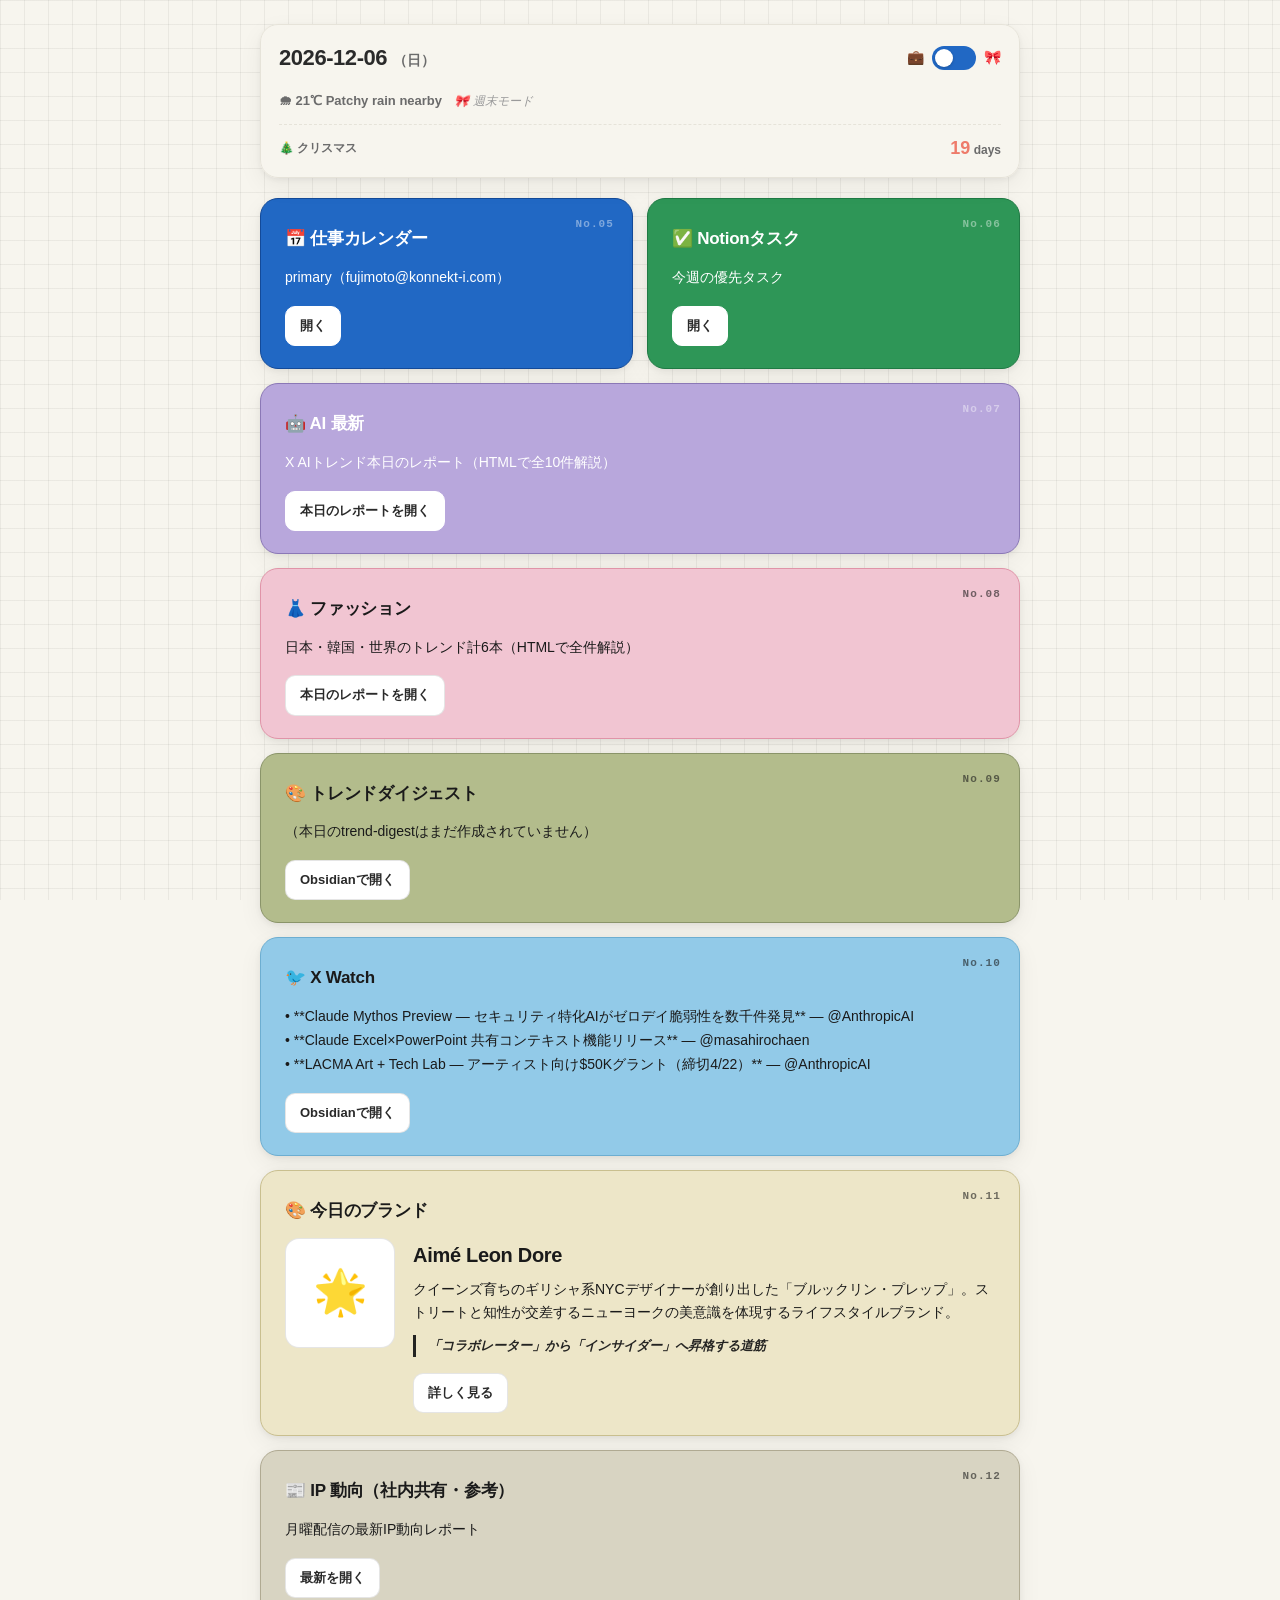
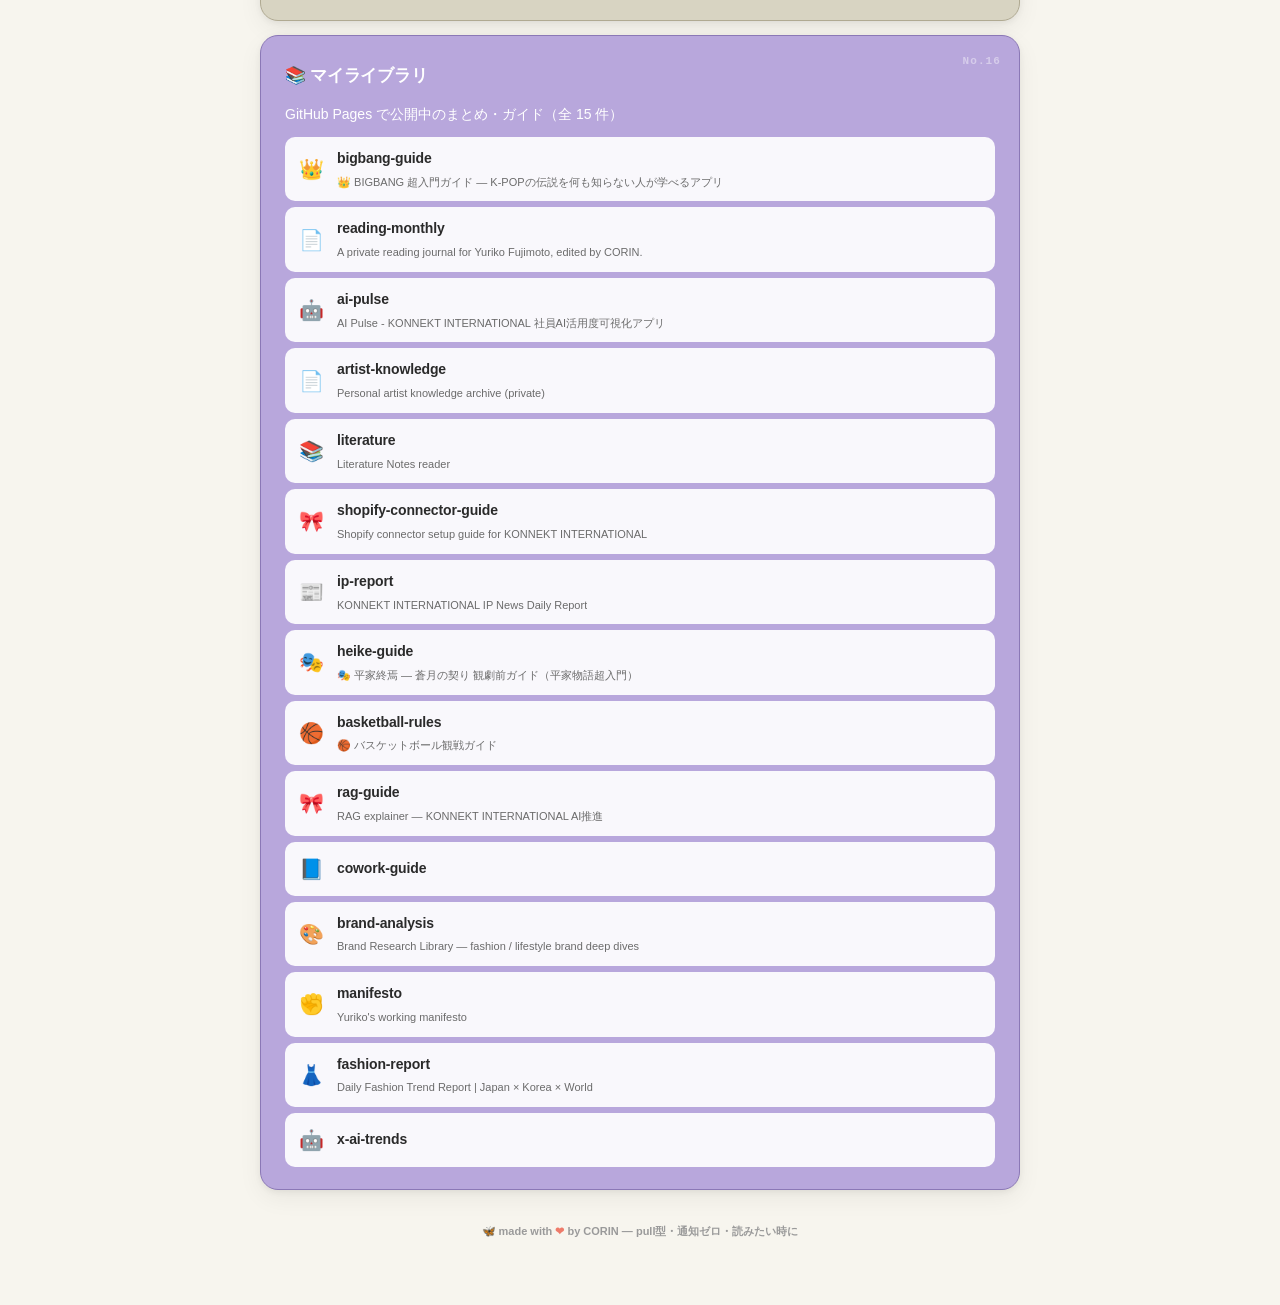
==== commit 07954e6a: "Add noindex meta to all HTML files Per yuriko's policy: all HTML on GitHub should be excluded from s" ====
--- a/index.html
+++ b/index.html
@@ -3,6 +3,7 @@
 <head>
 <meta charset="UTF-8">
 <meta name="viewport" content="width=device-width, initial-scale=1.0, viewport-fit=cover">
+  <meta name="robots" content="noindex, nofollow">
 <meta name="apple-mobile-web-app-capable" content="yes">
 <meta name="theme-color" content="#f7f5ee">
 <title>CORIN Dashboard 🦋 ゆりこの朝3分</title>
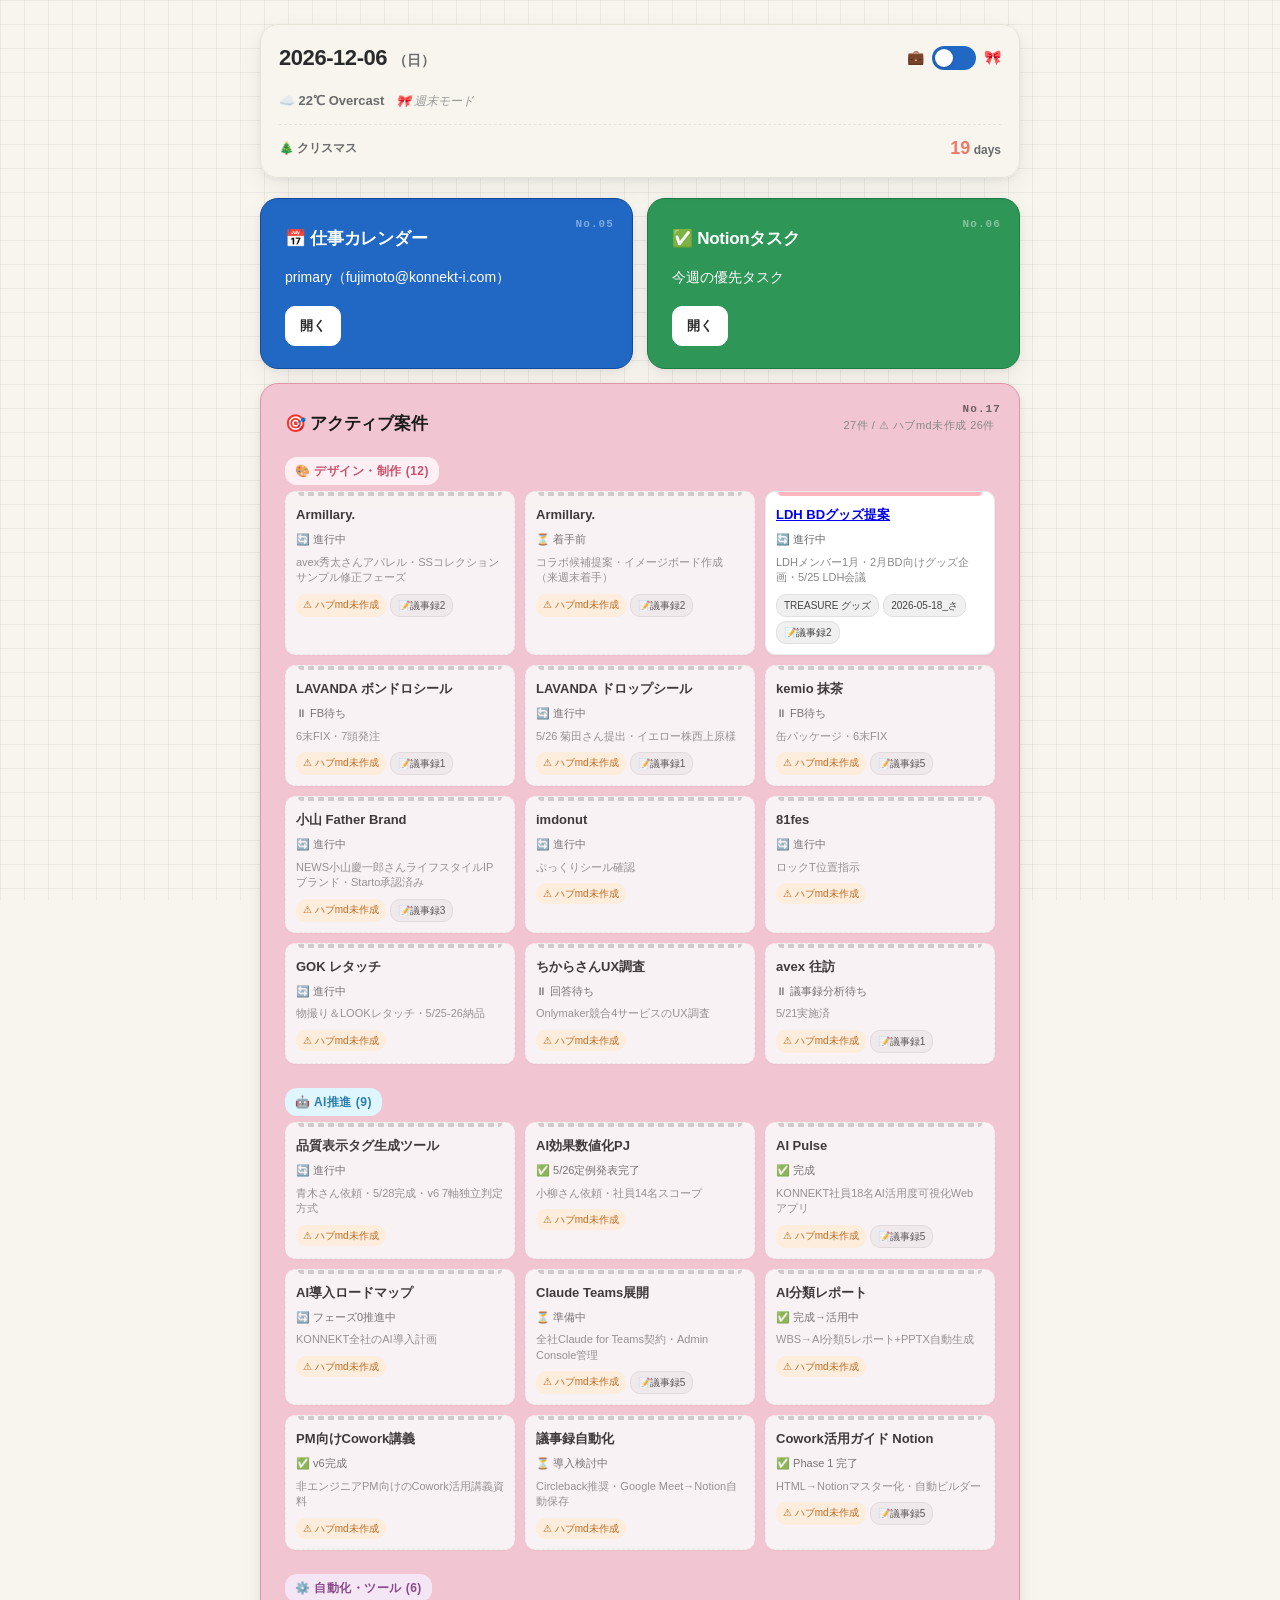
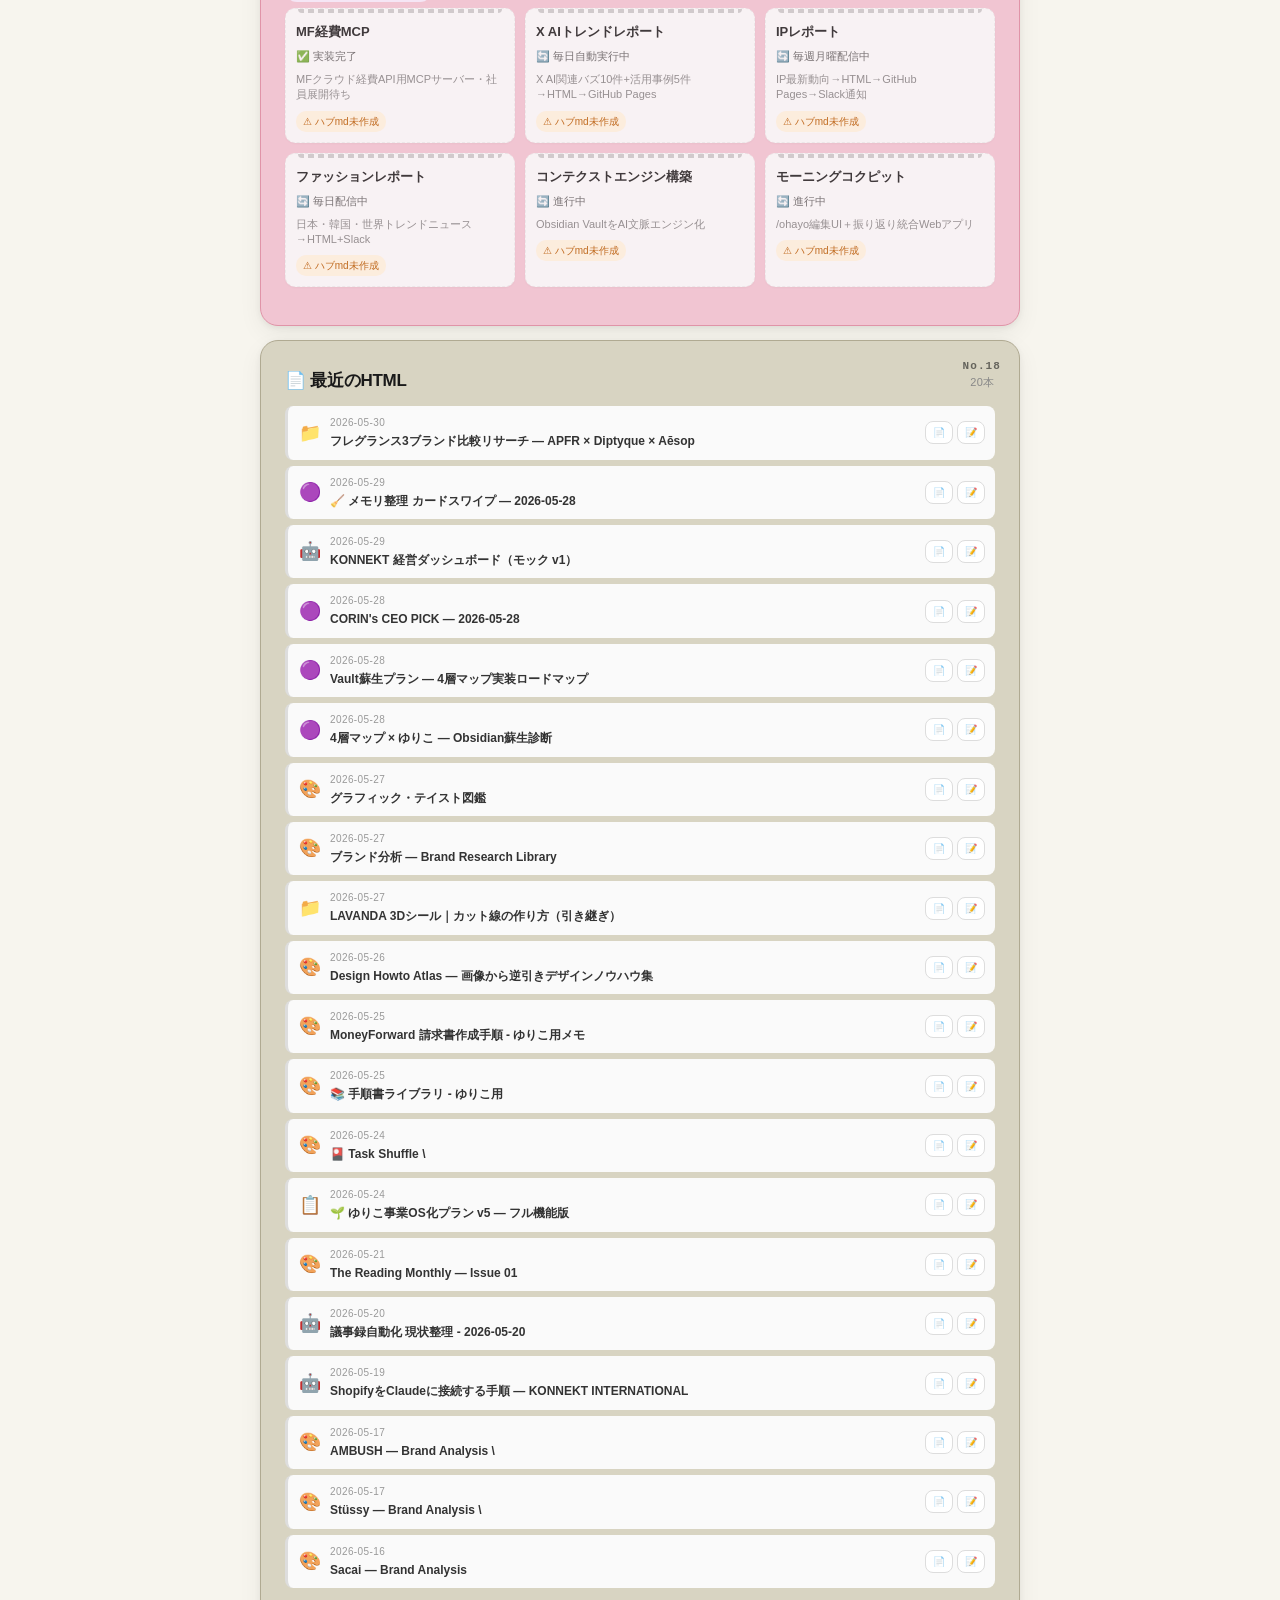
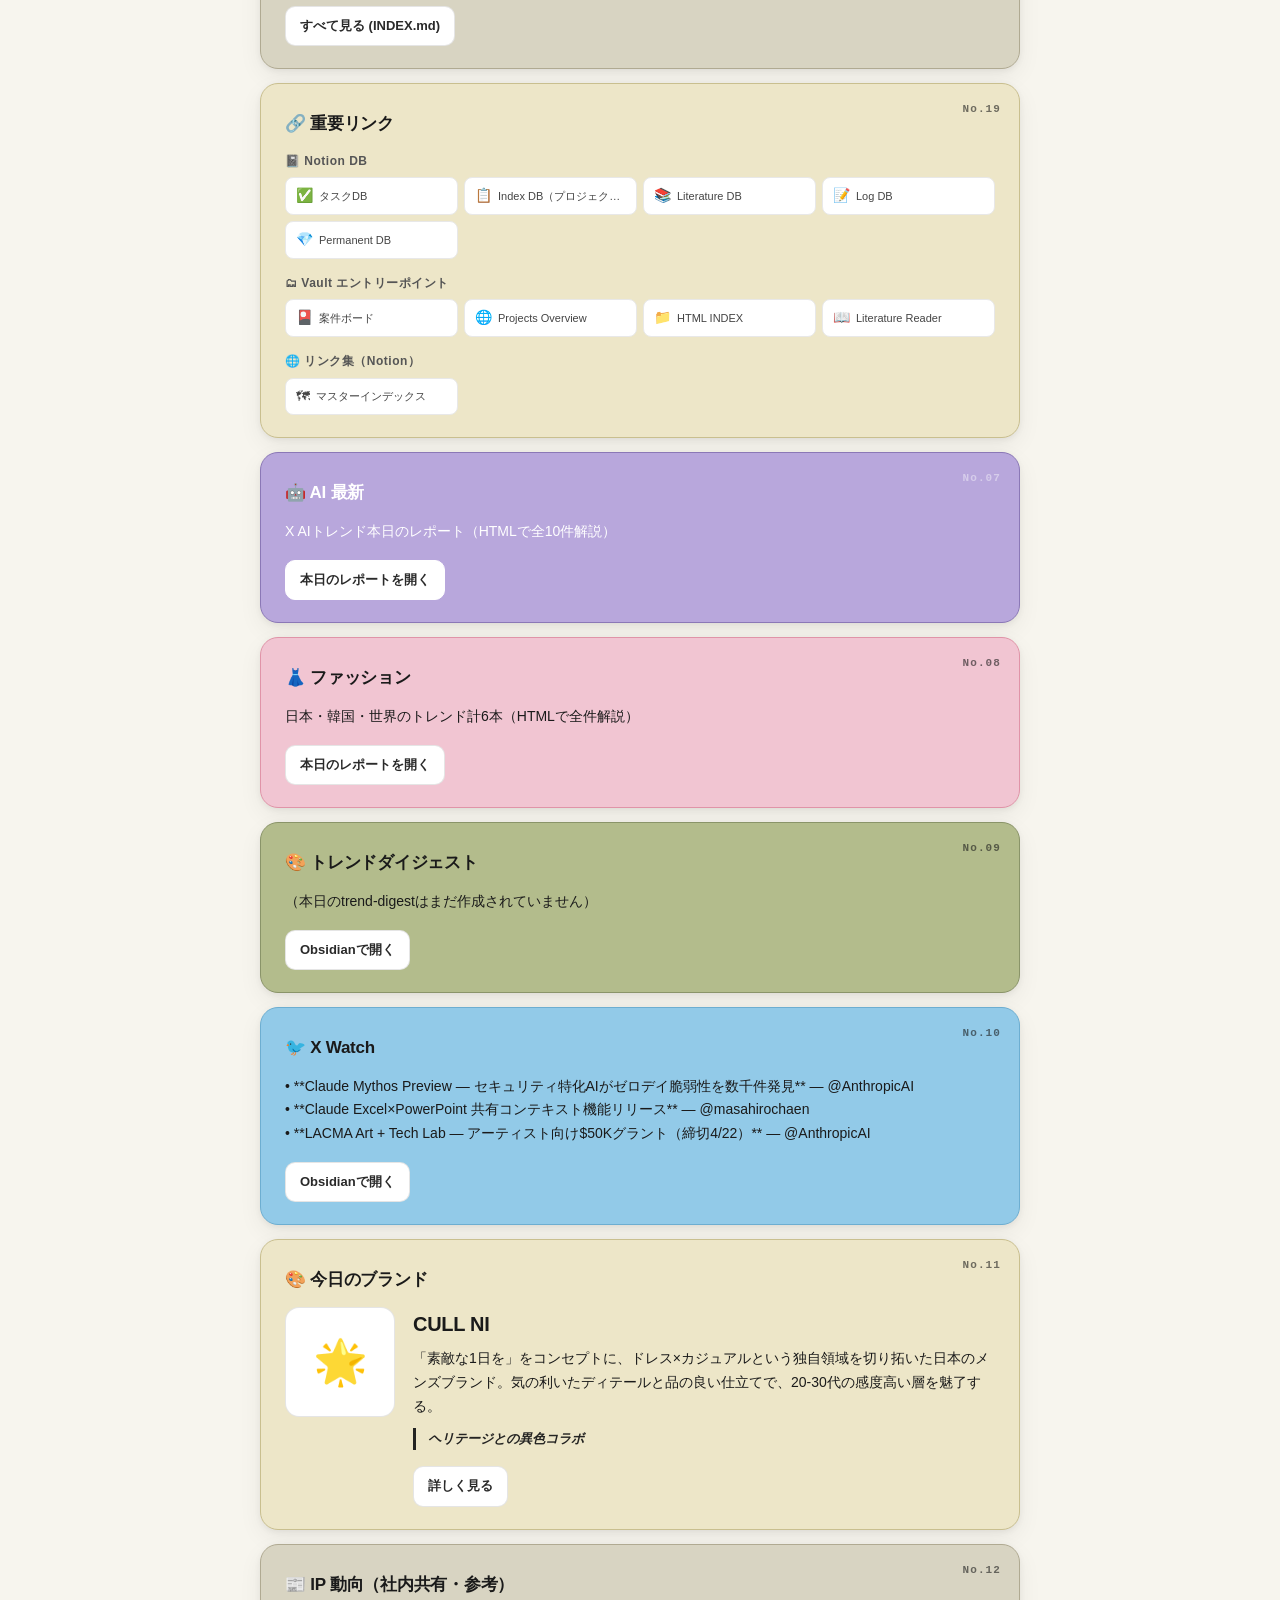
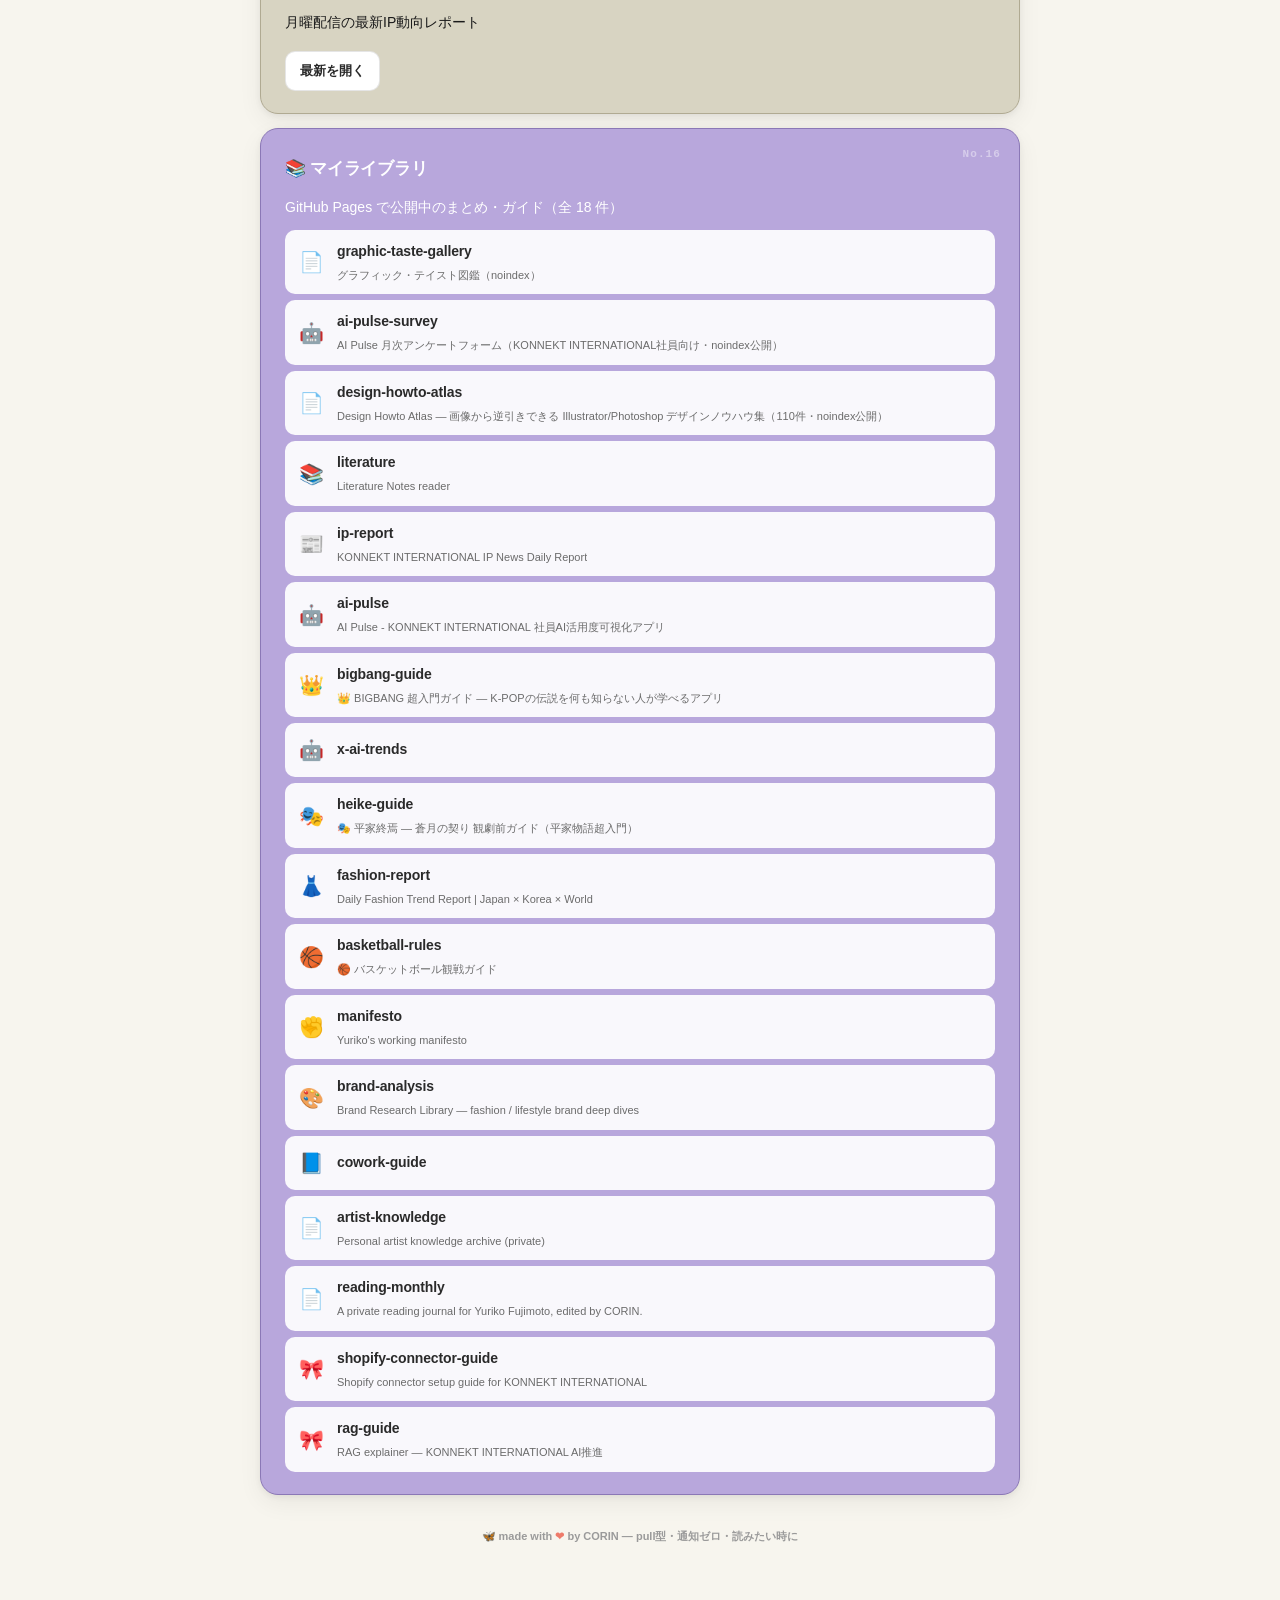
==== commit dd8e2aaa: "feat: Mission Control 3カード追加 (No.17/18/19) - No.17 アクティブ案件（27件・カテゴリ別パステルカラー・ハブmd判定） - No.18 最近のHTML（" ====
--- a/index.html
+++ b/index.html
@@ -8,7 +8,7 @@
 <meta name="theme-color" content="#f7f5ee">
 <title>CORIN Dashboard 🦋 ゆりこの朝3分</title>
 <link rel="icon" href="data:image/svg+xml,%3Csvg xmlns='http://www.w3.org/2000/svg' viewBox='0 0 100 100'%3E%3Ctext y='.9em' font-size='90'%3E%F0%9F%A6%8B%3C/text%3E%3C/svg%3E">
-<link rel="stylesheet" href="style.css?v=20260517">
+<link rel="stylesheet" href="style.css?v=20260530">
 </head>
 <body class="mode-work">
 <div class="container">
@@ -102,6 +102,40 @@
     </div>
   </section>
 
+  <!-- 🎯 アクティブ案件（仕事モードのみ・カテゴリ別カラー） -->
+  <section class="card color-pink work-only" id="active-projects-section">
+    <span class="card-no">No.17</span>
+    <div class="active-header">
+      <h2>🎯 アクティブ案件</h2>
+      <span class="active-meta" id="active-meta">—</span>
+    </div>
+    <div class="active-list" id="active-projects-list">
+      <p class="placeholder">aggregate.py が読み込みます</p>
+    </div>
+  </section>
+
+  <!-- 📄 最近のHTML（両モード） -->
+  <section class="card color-stone" id="recent-html-section">
+    <span class="card-no">No.18</span>
+    <div class="recent-header">
+      <h2>📄 最近のHTML</h2>
+      <span class="recent-meta" id="recent-meta">—</span>
+    </div>
+    <ul class="recent-list" id="recent-html-list">
+      <li class="placeholder">aggregate.py が読み込みます</li>
+    </ul>
+    <a class="btn" href="obsidian://advanced-uri?vault=corin&filepath=00_%F0%9F%8F%A2%20company%2Fsecretary%2Foutputs%2FINDEX.md" target="_blank">すべて見る (INDEX.md)</a>
+  </section>
+
+  <!-- 🔗 重要リンク（モード別レイアウト） -->
+  <section class="card color-cream" id="static-links-section">
+    <span class="card-no">No.19</span>
+    <h2>🔗 重要リンク</h2>
+    <div class="static-links-wrap" id="static-links-wrap">
+      <p class="placeholder">aggregate.py が読み込みます</p>
+    </div>
+  </section>
+
   <!-- 🤖 AI 最新（ラベンダー濃） -->
   <section class="card color-lavender">
     <span class="card-no">No.07</span>
@@ -201,7 +235,7 @@
 
 </div>
 
-<script src="data.js?v=20260517" onerror="console.log('data.js not yet generated')"></script>
-<script src="theme.js?v=20260517"></script>
+<script src="data.js?v=20260530" onerror="console.log('data.js not yet generated')"></script>
+<script src="theme.js?v=20260530"></script>
 </body>
 </html>
--- a/style.css
+++ b/style.css
@@ -658,6 +658,256 @@
 
 /* === モード切替 === */
 body.mode-work .private-only { display: none !important; }
+body:not(.mode-work) .work-only { display: none !important; }
+
+/* === Mission Control（No.17-19）（2026-05-30 追加） === */
+/* カテゴリ別パステル */
+:root {
+  --mc-design: #FFB6C1;
+  --mc-design-bg: #FFF0F5;
+  --mc-ai: #87CEEB;
+  --mc-ai-bg: #E0F6FF;
+  --mc-auto: #DDA0DD;
+  --mc-auto-bg: #F5E6F5;
+  --mc-private: #E6E6FA;
+  --mc-private-bg: #F8F4FF;
+  --mc-done: #98FB98;
+  --mc-done-bg: #F0FFF0;
+}
+
+/* === No.17 アクティブ案件 === */
+.active-header, .recent-header {
+  display: flex;
+  align-items: baseline;
+  justify-content: space-between;
+  gap: 8px;
+  margin-bottom: 10px;
+}
+.active-header h2, .recent-header h2 { margin: 0; }
+.active-meta, .recent-meta {
+  font-size: 11px;
+  color: #888;
+  letter-spacing: 0.5px;
+}
+.active-cat-group { margin-bottom: 16px; }
+.active-cat-title {
+  font-size: 12px;
+  font-weight: 700;
+  margin: 8px 0 6px;
+  padding: 4px 10px;
+  display: inline-block;
+  border-radius: 12px;
+  letter-spacing: 0.5px;
+}
+.active-cat-design .active-cat-title { background: var(--mc-design-bg); color: #c9526b; }
+.active-cat-ai .active-cat-title { background: var(--mc-ai-bg); color: #2c7fad; }
+.active-cat-auto .active-cat-title { background: var(--mc-auto-bg); color: #8a4d8a; }
+.active-cat-private .active-cat-title { background: var(--mc-private-bg); color: #6e5a9e; }
+.active-cat-done .active-cat-title { background: var(--mc-done-bg); color: #3a8052; }
+
+.active-projects-grid {
+  display: grid;
+  grid-template-columns: repeat(auto-fill, minmax(180px, 1fr));
+  gap: 10px;
+}
+.active-project-card {
+  position: relative;
+  background: #fff;
+  border-radius: 10px;
+  padding: 12px 10px 10px;
+  border: 1px solid #ececec;
+  box-shadow: 0 1px 3px rgba(0,0,0,0.04);
+  transition: transform 0.18s, box-shadow 0.18s;
+}
+.active-project-card:hover {
+  transform: translateY(-3px);
+  box-shadow: 0 6px 14px rgba(0,0,0,0.08);
+}
+/* マステ風カラー帯（カード上端） */
+.active-project-card::before {
+  content: "";
+  position: absolute;
+  top: 0;
+  left: 12px;
+  right: 12px;
+  height: 4px;
+  border-radius: 0 0 4px 4px;
+}
+.active-cat-design .active-project-card::before { background: var(--mc-design); }
+.active-cat-ai .active-project-card::before { background: var(--mc-ai); }
+.active-cat-auto .active-project-card::before { background: var(--mc-auto); }
+.active-cat-private .active-project-card::before { background: var(--mc-private); }
+.active-cat-done .active-project-card::before { background: var(--mc-done); }
+
+.active-project-card.hub-missing {
+  border-style: dashed;
+  opacity: 0.85;
+  background: #fafafa;
+}
+.active-project-card.hub-missing::before {
+  background: repeating-linear-gradient(90deg, #ccc 0 6px, transparent 6px 10px);
+}
+
+.ap-name {
+  font-weight: 700;
+  font-size: 13px;
+  color: #222;
+  margin-bottom: 4px;
+  display: flex;
+  align-items: center;
+  gap: 4px;
+}
+.ap-status {
+  font-size: 11px;
+  color: #666;
+  margin-bottom: 6px;
+}
+.ap-desc {
+  font-size: 11px;
+  color: #888;
+  margin-bottom: 8px;
+  line-height: 1.4;
+}
+.ap-links {
+  display: flex;
+  flex-wrap: wrap;
+  gap: 4px;
+}
+.ap-link {
+  font-size: 10px;
+  background: #f0f0f0;
+  border-radius: 10px;
+  padding: 2px 7px;
+  text-decoration: none;
+  color: #444;
+  border: 1px solid #e0e0e0;
+}
+.ap-link:hover { background: #fff8dc; }
+.ap-hub-warn {
+  font-size: 10px;
+  color: #b85c00;
+  background: #fff4e0;
+  border-radius: 10px;
+  padding: 2px 7px;
+  display: inline-block;
+}
+
+/* === No.18 最近のHTML === */
+.recent-list {
+  list-style: none;
+  padding: 0;
+  margin: 0 0 12px;
+}
+.recent-item {
+  display: flex;
+  align-items: center;
+  gap: 8px;
+  padding: 8px 10px;
+  border-radius: 8px;
+  background: #fafafa;
+  margin-bottom: 6px;
+  border-left: 3px solid #ddd;
+  transition: background 0.15s;
+}
+.recent-item:hover { background: #f5f0e0; }
+.recent-item.is-fresh {
+  background: #fffbe0;
+  border-left-color: #ffd700;
+  animation: pop-in 0.4s ease-out;
+}
+@keyframes pop-in {
+  0% { transform: scale(0.95); opacity: 0; }
+  100% { transform: scale(1); opacity: 1; }
+}
+.recent-cat-emoji {
+  font-size: 18px;
+  flex-shrink: 0;
+  width: 24px;
+  text-align: center;
+}
+.recent-info { flex: 1; min-width: 0; }
+.recent-date {
+  font-size: 10px;
+  color: #999;
+  letter-spacing: 0.4px;
+}
+.recent-title {
+  font-size: 12px;
+  font-weight: 600;
+  color: #333;
+  overflow: hidden;
+  text-overflow: ellipsis;
+  white-space: nowrap;
+}
+.recent-actions { display: flex; gap: 4px; flex-shrink: 0; }
+.recent-actions a {
+  font-size: 10px;
+  background: #fff;
+  border: 1px solid #ddd;
+  border-radius: 8px;
+  padding: 2px 7px;
+  text-decoration: none;
+  color: #555;
+}
+.recent-actions a:hover { background: #fff8dc; }
+.recent-actions .no-md {
+  background: #fff4e0;
+  color: #b85c00;
+  border-color: #ffd9a0;
+}
+.fresh-sparkle {
+  font-size: 11px;
+  color: #d4a300;
+  margin-right: 2px;
+}
+
+/* === No.19 重要リンク === */
+.static-links-wrap { display: flex; flex-direction: column; gap: 14px; }
+.static-link-group { }
+.static-link-group h3 {
+  font-size: 12px;
+  font-weight: 700;
+  color: #555;
+  margin: 0 0 6px;
+  letter-spacing: 0.5px;
+}
+.static-link-grid {
+  display: grid;
+  grid-template-columns: repeat(auto-fill, minmax(140px, 1fr));
+  gap: 6px;
+}
+.static-link-btn {
+  display: flex;
+  align-items: center;
+  gap: 6px;
+  padding: 6px 10px;
+  background: #fff;
+  border: 1px solid #e8e8e8;
+  border-radius: 8px;
+  font-size: 11px;
+  color: #444;
+  text-decoration: none;
+  transition: background 0.15s, transform 0.15s;
+}
+.static-link-btn:hover {
+  background: #fffbe0;
+  transform: translateY(-1px);
+}
+.static-link-icon { font-size: 14px; flex-shrink: 0; }
+.static-link-label {
+  overflow: hidden;
+  text-overflow: ellipsis;
+  white-space: nowrap;
+}
+
+/* === Mission Control レスポンシブ === */
+@media (max-width: 640px) {
+  .active-projects-grid { grid-template-columns: 1fr 1fr; gap: 8px; }
+  .active-project-card { padding: 10px 8px 8px; }
+  .ap-name { font-size: 12px; }
+  .recent-title { font-size: 11px; }
+  .static-link-grid { grid-template-columns: 1fr 1fr; }
+}
 
 /* === Responsive === */
 @media (max-width: 640px) {
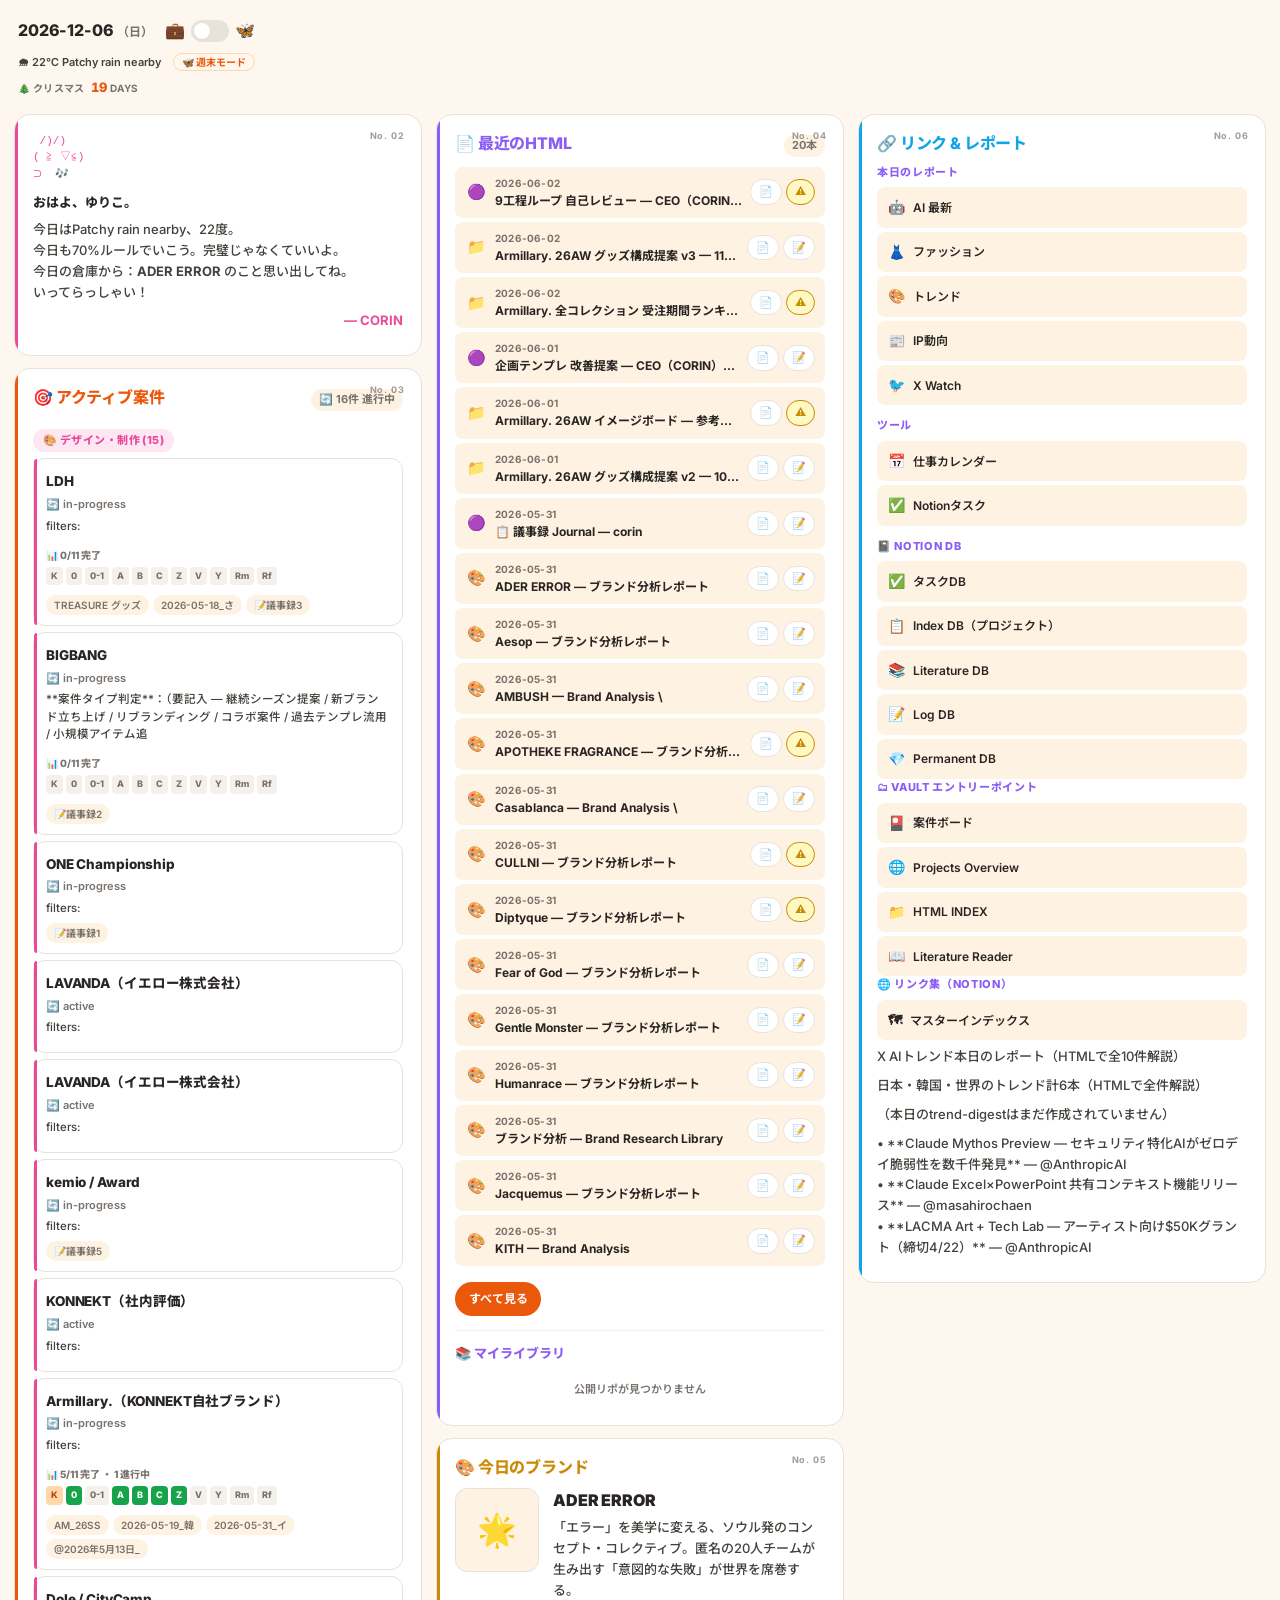
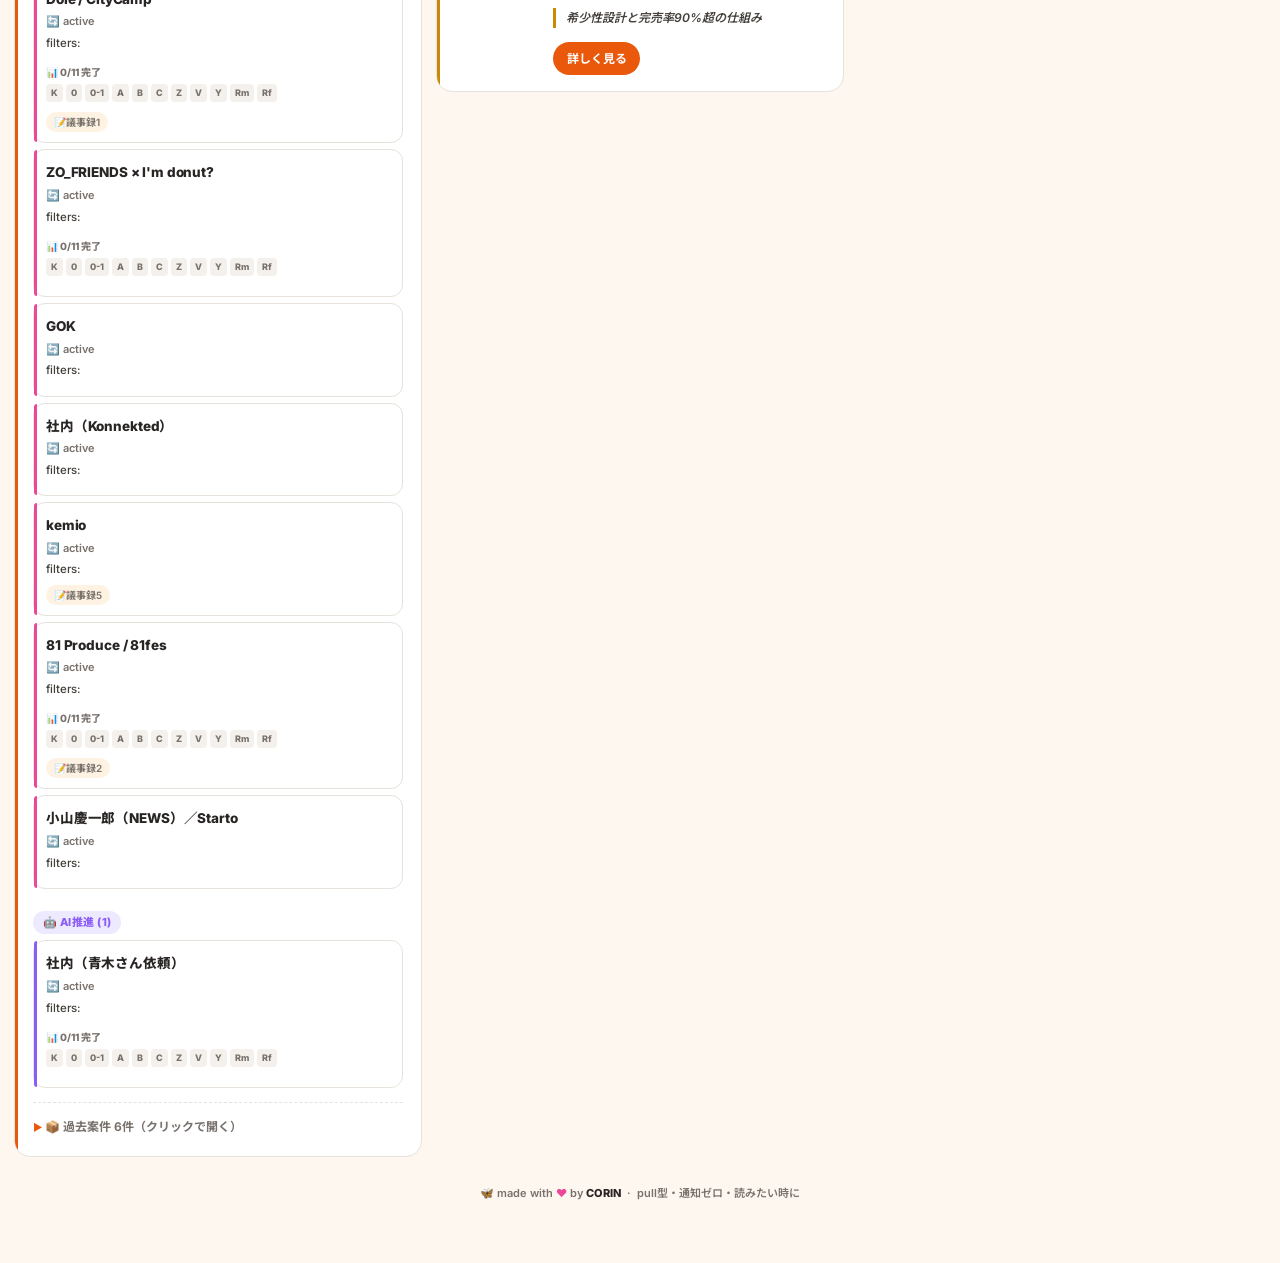
==== commit 1ed5f4d6: "feat: Dashboard v3 — Morning Cockpit echo design + 3列レイアウト UI 全面リデザイン（ゆりこフィードバック反映）： - Morning Cockp" ====
--- a/index.html
+++ b/index.html
@@ -3,12 +3,12 @@
 <head>
 <meta charset="UTF-8">
 <meta name="viewport" content="width=device-width, initial-scale=1.0, viewport-fit=cover">
-  <meta name="robots" content="noindex, nofollow">
+<meta name="robots" content="noindex, nofollow">
 <meta name="apple-mobile-web-app-capable" content="yes">
-<meta name="theme-color" content="#f7f5ee">
-<title>CORIN Dashboard 🦋 ゆりこの朝3分</title>
+<meta name="theme-color" content="#fef7f0">
+<title>CORIN Journal — ゆりこの朝3分</title>
 <link rel="icon" href="data:image/svg+xml,%3Csvg xmlns='http://www.w3.org/2000/svg' viewBox='0 0 100 100'%3E%3Ctext y='.9em' font-size='90'%3E%F0%9F%A6%8B%3C/text%3E%3C/svg%3E">
-<link rel="stylesheet" href="style.css?v=20260530">
+<link rel="stylesheet" href="style.css?v=20260602e">
 </head>
 <body class="mode-work">
 <div class="container">
@@ -26,85 +26,51 @@
           <input type="checkbox" id="mode-switch">
           <span class="slider"></span>
         </label>
-        <span class="mode-label private">🎀</span>
+        <span class="mode-label private">🦋</span>
       </div>
     </div>
     <div class="hero-row">
       <div>
         <span class="weather-mini" id="weather-mini">—</span>
-        <span class="theme-tag" id="theme-tag" style="margin-left:8px;">— 朝の3分 —</span>
+        <span class="theme-tag" id="theme-tag" style="margin-left:8px;">朝の3分</span>
       </div>
     </div>
     <div class="countdown-row" id="countdown-row">
-      <span class="countdown-label" id="countdown-label">次のイベント</span>
+      <span class="countdown-label" id="countdown-label">next event</span>
       <span><span class="countdown-days" id="countdown-days">--</span> days</span>
     </div>
   </header>
 
-  <!-- 💌 CORIN手紙（コーラル・濃） -->
-  <section class="card letter-card color-coral private-only" id="letter-section">
-    <span class="card-no">No.01</span>
+  <!-- 今朝のTOP3 todo（HERO削除後・theme.js が要素参照するため非表示で残す） -->
+  <div id="schedule-section" style="display:none;">
+    <span id="schedule-meta"></span>
+    <ul id="timeline-list"></ul>
+    <input type="text" id="todo-input" maxlength="40">
+    <button id="todo-add-btn"></button>
+    <ul id="todo-list"></ul>
+  </div>
+
+  <!-- Masonry グリッド開始 -->
+  <div class="masonry">
+
+  <!-- ② CORIN手紙 -->
+  <section class="card color-pink letter-card" id="letter-section">
+    <span class="card-no">No. 02</span>
     <div class="ascii-art" id="letter-ascii">
  /) /)
 (  • •)
 ⊃ 🍵
     </div>
     <div class="letter-body" id="letter-body">
-      <p class="letter-greeting">ゆりこ、おはよ！</p>
+      <p class="letter-greeting">ゆりこ、おはよ。</p>
       <p class="letter-text">今朝の手紙はまだ準備中。aggregate.py が動くと天気・カレンダー・倉庫から手紙が届くよ。</p>
       <p class="letter-sign">— CORIN</p>
     </div>
   </section>
 
-  <!-- 📷 今日の推し画像（ベビーピンク） -->
-  <section class="card oshi-card color-pink private-only" id="oshi-section">
-    <span class="card-no">No.02</span>
-    <div id="oshi-content">
-      <div class="oshi-empty">
-        <span class="big-emoji">🦋</span>
-        <p>コレクションがまだ空っぽ。<br>/collection で好きなものを追加すると、ここに登場するよ！</p>
-      </div>
-    </div>
-  </section>
-
-  <!-- ✨ 朝のチェックリスト（バターイエロー） -->
-  <section class="card morning-todo color-butter private-only" id="morning-todo-section">
-    <span class="card-no">No.03</span>
-    <h2>✨ 今朝これだけはやる</h2>
-    <p class="placeholder">3つまで。チェックすると紙吹雪🎉</p>
-    <div class="todo-input-wrap">
-      <input type="text" class="todo-input" id="todo-input" placeholder="例: メール返信3件" maxlength="40">
-      <button class="todo-add-btn" id="todo-add-btn">追加</button>
-    </div>
-    <ul class="todo-list" id="todo-list"></ul>
-  </section>
-
-  <!-- 🌙 今夜の楽しみ（ベビーピンク） -->
-  <section class="card color-pink private-only" id="tonight-section" style="display:none;">
-    <span class="card-no">No.04</span>
-    <h2>🌙 今夜の楽しみ</h2>
-    <p class="tonight-text" id="tonight-text">—</p>
-  </section>
-
-  <!-- 📅 カレンダー & ✅ タスク -->
-  <section class="grid-2">
-    <div class="card color-cobalt">
-      <span class="card-no">No.05</span>
-      <h2>📅 仕事カレンダー</h2>
-      <p class="placeholder">primary（fujimoto@konnekt-i.com）</p>
-      <a class="btn" href="https://calendar.google.com/" target="_blank">開く</a>
-    </div>
-    <div class="card color-kelly">
-      <span class="card-no">No.06</span>
-      <h2>✅ Notionタスク</h2>
-      <p class="placeholder">今週の優先タスク</p>
-      <a class="btn" href="https://www.notion.so/3cd58cff41724c0bb8c9db1d875226d3" target="_blank">開く</a>
-    </div>
-  </section>
-
-  <!-- 🎯 アクティブ案件（仕事モードのみ・カテゴリ別カラー） -->
-  <section class="card color-pink work-only" id="active-projects-section">
-    <span class="card-no">No.17</span>
+  <!-- ③ アクティブ案件（仕事モードのみ） -->
+  <section class="card work-only" id="active-projects-section">
+    <span class="card-no">No. 03</span>
     <div class="active-header">
       <h2>🎯 アクティブ案件</h2>
       <span class="active-meta" id="active-meta">—</span>
@@ -114,9 +80,9 @@
     </div>
   </section>
 
-  <!-- 📄 最近のHTML（両モード） -->
-  <section class="card color-stone" id="recent-html-section">
-    <span class="card-no">No.18</span>
+  <!-- ④ 最近のHTML + マイライブラリ -->
+  <section class="card color-purple" id="recent-html-section">
+    <span class="card-no">No. 04</span>
     <div class="recent-header">
       <h2>📄 最近のHTML</h2>
       <span class="recent-meta" id="recent-meta">—</span>
@@ -124,53 +90,19 @@
     <ul class="recent-list" id="recent-html-list">
       <li class="placeholder">aggregate.py が読み込みます</li>
     </ul>
-    <a class="btn" href="obsidian://advanced-uri?vault=corin&filepath=00_%F0%9F%8F%A2%20company%2Fsecretary%2Foutputs%2FINDEX.md" target="_blank">すべて見る (INDEX.md)</a>
-  </section>
-
-  <!-- 🔗 重要リンク（モード別レイアウト） -->
-  <section class="card color-cream" id="static-links-section">
-    <span class="card-no">No.19</span>
-    <h2>🔗 重要リンク</h2>
-    <div class="static-links-wrap" id="static-links-wrap">
-      <p class="placeholder">aggregate.py が読み込みます</p>
-    </div>
-  </section>
-
-  <!-- 🤖 AI 最新（ラベンダー濃） -->
-  <section class="card color-lavender">
-    <span class="card-no">No.07</span>
-    <h2>🤖 AI 最新</h2>
-    <p class="placeholder" id="ai-summary">最新のAIトレンド</p>
-    <a class="btn" id="ai-link" href="#" target="_blank">本日のレポートを開く</a>
-  </section>
-
-  <!-- 👗 ファッション（ベビーピンク） -->
-  <section class="card color-pink">
-    <span class="card-no">No.08</span>
-    <h2>👗 ファッション</h2>
-    <p class="placeholder" id="fashion-summary">日本・韓国・世界のトレンド</p>
-    <a class="btn" id="fashion-link" href="#" target="_blank">本日のレポートを開く</a>
-  </section>
-
-  <!-- 🎨 トレンドダイジェスト（セージ） -->
-  <section class="card color-sage">
-    <span class="card-no">No.09</span>
-    <h2>🎨 トレンドダイジェスト</h2>
-    <p class="placeholder" id="trend-summary">#trend-feed の24h要約</p>
-    <a class="btn" href="obsidian://advanced-uri?vault=corin&filepath=00_%F0%9F%8F%A2%20company%2Fsecretary%2Fnotes%2Ftrend-digest" target="_blank">Obsidianで開く</a>
-  </section>
-
-  <!-- 🐦 X Watch（スカイブルー） -->
-  <section class="card color-sky">
-    <span class="card-no">No.10</span>
-    <h2>🐦 X Watch</h2>
-    <p class="placeholder" id="xwatch-summary">11アカウントの新着投稿</p>
-    <a class="btn" href="obsidian://advanced-uri?vault=corin&filepath=20_%F0%9F%93%82%20Zettelkasten%2Fx-watch" target="_blank">Obsidianで開く</a>
-  </section>
-
-  <!-- 🎨 今日のブランド（クリーム） -->
-  <section class="card brand-card color-cream" id="brand-section">
-    <span class="card-no">No.11</span>
+    <a class="btn" href="obsidian://advanced-uri?vault=corin&filepath=00_%F0%9F%8F%A2%20company%2Fsecretary%2Foutputs%2FINDEX.md" target="_blank">すべて見る</a>
+
+    <div class="library-section">
+      <h3>📚 マイライブラリ</h3>
+      <ul class="library-list" id="library-list">
+        <li class="library-empty">aggregate.py がリポ一覧を取得します</li>
+      </ul>
+    </div>
+  </section>
+
+  <!-- ⑤ 今日のブランド -->
+  <section class="card color-yellow brand-card" id="brand-section">
+    <span class="card-no">No. 05</span>
     <h2>🎨 今日のブランド</h2>
     <div class="brand-content">
       <div class="brand-image-placeholder" id="brand-image">
@@ -185,57 +117,111 @@
     </div>
   </section>
 
-  <!-- 📰 IP動向（ストーン） -->
-  <section class="card color-stone">
-    <span class="card-no">No.12</span>
-    <h2>📰 IP 動向（社内共有・参考）</h2>
-    <p class="placeholder">月曜配信の最新IP動向レポート</p>
-    <a class="btn" id="ip-link" href="https://fujimoto-cpu.github.io/ip-news-reporter/" target="_blank">最新を開く</a>
-  </section>
-
-  <!-- 📷 今日の一枚（プライベートのみ） -->
-  <section class="card polaroid-card private-only" id="polaroid-section" style="display:none;">
-    <span class="card-no">No.13</span>
-    <h2>📷 今日の一枚</h2>
-    <div id="polaroid-wrap"></div>
-  </section>
-
-  <!-- 🌸 コレクション統計（セージ） -->
-  <section class="card color-sage private-only" id="coll-stats-section">
-    <span class="card-no">No.14</span>
-    <h2>🌸 コレクション統計</h2>
-    <p class="placeholder">今月追加した好きなもの</p>
-    <div class="coll-stats" id="coll-stats">
-      <p class="placeholder">aggregate.py が読み込みます</p>
-    </div>
-    <a class="btn" href="obsidian://advanced-uri?vault=corin&filepath=01_%F0%9F%8F%A0%20private%2Fmeadow%2Fcollection%2Findex.html" target="_blank" style="margin-top:10px;">コレクションを開く</a>
-  </section>
-
-  <!-- 📚 マイライブラリ（ラベンダー） -->
-  <section class="card color-lavender" id="library-section">
-    <span class="card-no">No.16</span>
-    <h2>📚 マイライブラリ</h2>
-    <p class="placeholder" id="library-meta">GitHub Pages で公開中のまとめ・ガイド</p>
-    <ul class="library-list" id="library-list">
-      <li class="library-empty">aggregate.py がリポ一覧を取得します</li>
-    </ul>
-  </section>
-
-  <!-- 🦋 MEADOW.（コーラル濃） -->
-  <section class="card color-coral private-only" id="meadow-section">
-    <span class="card-no">No.15</span>
+  <!-- ⑥ 重要リンク（旧06/07/08/09/10/12を統合） -->
+  <section class="card color-blue" id="static-links-section">
+    <span class="card-no">No. 06</span>
+    <h2>🔗 リンク &amp; レポート</h2>
+
+    <div class="static-links-wrap">
+      <div class="static-link-group">
+        <h3>本日のレポート</h3>
+        <div class="static-link-grid">
+          <a class="static-link-btn" id="ai-link" href="#" target="_blank">
+            <span class="static-link-icon">🤖</span>
+            <span class="static-link-label">AI 最新</span>
+          </a>
+          <a class="static-link-btn" id="fashion-link" href="#" target="_blank">
+            <span class="static-link-icon">👗</span>
+            <span class="static-link-label">ファッション</span>
+          </a>
+          <a class="static-link-btn" href="obsidian://advanced-uri?vault=corin&filepath=00_%F0%9F%8F%A2%20company%2Fsecretary%2Fnotes%2Ftrend-digest" target="_blank">
+            <span class="static-link-icon">🎨</span>
+            <span class="static-link-label">トレンド</span>
+          </a>
+          <a class="static-link-btn" id="ip-link" href="https://fujimoto-cpu.github.io/ip-news-reporter/" target="_blank">
+            <span class="static-link-icon">📰</span>
+            <span class="static-link-label">IP動向</span>
+          </a>
+          <a class="static-link-btn" href="obsidian://advanced-uri?vault=corin&filepath=20_%F0%9F%93%82%20Zettelkasten%2Fx-watch" target="_blank">
+            <span class="static-link-icon">🐦</span>
+            <span class="static-link-label">X Watch</span>
+          </a>
+        </div>
+      </div>
+
+      <div class="static-link-group">
+        <h3>ツール</h3>
+        <div class="static-link-grid">
+          <a class="static-link-btn" href="https://calendar.google.com/" target="_blank">
+            <span class="static-link-icon">📅</span>
+            <span class="static-link-label">仕事カレンダー</span>
+          </a>
+          <a class="static-link-btn" href="https://www.notion.so/3cd58cff41724c0bb8c9db1d875226d3" target="_blank">
+            <span class="static-link-icon">✅</span>
+            <span class="static-link-label">Notionタスク</span>
+          </a>
+        </div>
+      </div>
+
+      <div class="static-link-group" id="dynamic-static-links">
+        <!-- aggregate.py から links_config.json 由来の追加リンクが入る -->
+      </div>
+    </div>
+
+    <p class="link-summary" id="ai-summary">—</p>
+    <p class="link-summary" id="fashion-summary">—</p>
+    <p class="link-summary" id="trend-summary">—</p>
+    <p class="link-summary" id="xwatch-summary">—</p>
+  </section>
+
+  <!-- ⑦ MEADOW.（プライベート要素統合：推し画像 / コレクション統計 / 今夜の楽しみ / ポラロイド） -->
+  <section class="card color-pink private-only" id="meadow-section">
+    <span class="card-no">No. 07</span>
     <h2>🦋 MEADOW.</h2>
-    <p class="placeholder" id="meadow-summary">ゆりこのライフブランド進捗</p>
-    <a class="btn" href="obsidian://advanced-uri?vault=corin&filepath=01_%F0%9F%8F%A0%20private%2Fmeadow" target="_blank">Obsidianで開く</a>
-  </section>
+
+    <div class="meadow-block">
+      <p id="meadow-summary" class="placeholder">ゆりこのライフブランド進捗</p>
+      <a class="btn" href="obsidian://advanced-uri?vault=corin&filepath=01_%F0%9F%8F%A0%20private%2Fmeadow" target="_blank">Obsidianで開く</a>
+    </div>
+
+    <div class="meadow-block" id="oshi-block">
+      <h3>今日のピック</h3>
+      <div id="oshi-content">
+        <div class="oshi-empty">
+          <span class="big-emoji">🦋</span>
+          <p>コレクションがまだ空っぽ。<br>/collection で好きなものを追加。</p>
+        </div>
+      </div>
+    </div>
+
+    <div class="meadow-block" id="tonight-block" style="display:none;">
+      <h3>今夜の楽しみ</h3>
+      <p class="tonight-text" id="tonight-text">—</p>
+    </div>
+
+    <div class="meadow-block" id="polaroid-block" style="display:none;">
+      <h3>今日の一枚</h3>
+      <div id="polaroid-wrap"></div>
+    </div>
+
+    <div class="meadow-block">
+      <h3>コレクション統計</h3>
+      <div class="coll-stats" id="coll-stats">
+        <p class="placeholder">aggregate.py が読み込みます</p>
+      </div>
+      <a class="btn" href="obsidian://advanced-uri?vault=corin&filepath=01_%F0%9F%8F%A0%20private%2Fmeadow%2Fcollection%2Findex.html" target="_blank" style="margin-top:10px;">コレクションを開く</a>
+    </div>
+  </section>
+
+  </div><!-- /.masonry -->
 
   <footer>
-    <p>🦋 made with <span class="heart-icon">❤</span> by <span id="corin-logo" style="cursor:pointer;">CORIN</span> — pull型・通知ゼロ・読みたい時に</p>
+    <p>🦋 made with <span class="heart-icon">❤</span> by <span id="corin-logo">CORIN</span> &nbsp;·&nbsp; pull型・通知ゼロ・読みたい時に</p>
   </footer>
 
 </div>
 
-<script src="data.js?v=20260530" onerror="console.log('data.js not yet generated')"></script>
-<script src="theme.js?v=20260530"></script>
+<script src="data.js?v=20260602" onerror="console.log('data.js not yet generated')"></script>
+<script src="theme.js?v=20260602b"></script>
 </body>
 </html>
--- a/style.css
+++ b/style.css
@@ -1,437 +1,840 @@
 /* ============================================
-   CORIN Dashboard v2.1 — Stationery Palette
-   リファレンス: pocket pages / 365 notebooks
-   彩度高めブロックカラー＋方眼グリッド
+   CORIN Dashboard v3.2 — Morning Cockpit Echo
+   Morning Cockpit ベース（cream + 白カード + オレンジアクセント）
+   + 控えめパステル4色（情報カテゴリ別）
    ============================================ */
 
+@import url('https://fonts.googleapis.com/css2?family=Inter:wght@400;500;600;700;800&family=Noto+Sans+JP:wght@400;500;700;900&display=swap');
+
 :root {
-  /* ベース */
-  --bg-base: #f7f5ee;
-  --grid-line: rgba(60, 60, 60, 0.07);
-  --text-dark: #2a2a2a;
-  --text-on-light: #1a1a1a;
-  --text-on-dark: #ffffff;
-  --text-sub: #6b6b6b;
-  --text-mute: #9a9a9a;
-  --border-soft: #e6e3d9;
-  --shadow-soft: 0 2px 6px rgba(0, 0, 0, 0.06), 0 8px 24px rgba(0, 0, 0, 0.06);
-
-  /* リファレンス由来の彩度高めパレット */
-  --c-cobalt: #2168c4;       /* 1-365 ブルー */
-  --c-cobalt-deep: #134a99;
-  --c-kelly: #2e9657;        /* Day Plan グリーン */
-  --c-kelly-deep: #1f7a44;
-  --c-coral: #ee7b6a;        /* Things To Do コーラル */
-  --c-coral-deep: #d6604f;
-  --c-lavender: #b8a7dc;     /* lavender pages */
-  --c-lavender-deep: #8b78b6;
-  --c-baby-pink: #f1c5d2;    /* 2026/365 ピンク */
-  --c-baby-pink-deep: #e094a8;
-  --c-sage: #b3bc8c;         /* 2026/365 セージ */
-  --c-sage-deep: #8a9469;
-  --c-sky: #92cae8;          /* sky blue accent */
-  --c-butter: #f3d772;       /* butter yellow */
-  --c-cream: #ede6c8;
-  --c-stone: #d8d4c2;
-}
-
-/* === ベース === */
+  /* Morning Cockpit ベース */
+  --bg: #fef7f0;
+  --bg-soft: #fef3e2;
+  --paper: #ffffff;
+  --ink: #292524;
+  --ink-soft: #44403c;
+  --ink-faint: #78716c;
+  --line: #e7e2dc;
+  --line-soft: #f4f0eb;
+
+  /* メインアクセント：オレンジ */
+  --accent: #ea580c;
+  --accent-light: #fed7aa;
+  --accent-bg: #fff7ed;
+  --accent-deep: #c2410c;
+
+  /* セカンダリ：控えめパステル4色（情報カテゴリ別） */
+  --c-mint: #16a34a;
+  --c-mint-bg: #dcfce7;
+  --c-pink: #ec4899;
+  --c-pink-bg: #fce7f3;
+  --c-blue: #0ea5e9;
+  --c-blue-bg: #e0f2fe;
+  --c-purple: #8b5cf6;
+  --c-purple-bg: #ede9fe;
+  --c-yellow: #ca8a04;
+  --c-yellow-bg: #fef9c3;
+
+  --radius: 16px;
+  --radius-sm: 12px;
+  --radius-xs: 8px;
+  --gap: 14px;
+  --shadow-sm: 0 1px 2px rgba(41, 37, 36, 0.04);
+  --shadow-md: 0 4px 12px rgba(41, 37, 36, 0.08);
+}
+
 * { box-sizing: border-box; margin: 0; padding: 0; }
 
 html, body {
-  font-family: "Inter", -apple-system, BlinkMacSystemFont,
-               "Hiragino Kaku Gothic ProN", "Yu Gothic", sans-serif;
-  color: var(--text-dark);
-  line-height: 1.7;
+  font-family: 'Inter', -apple-system, BlinkMacSystemFont, 'Hiragino Sans', 'Noto Sans JP', sans-serif;
+  color: var(--ink);
+  line-height: 1.6;
   -webkit-font-smoothing: antialiased;
+  font-weight: 500;
 }
 
 body {
-  background-color: var(--bg-base);
-  background-image:
-    linear-gradient(var(--grid-line) 1px, transparent 1px),
-    linear-gradient(90deg, var(--grid-line) 1px, transparent 1px);
-  background-size: 24px 24px;
-  background-attachment: fixed;
+  background: var(--bg);
   min-height: 100vh;
-  padding: 24px 16px 64px;
-}
-
-.container { max-width: 760px; margin: 0 auto; }
-
-/* === ヘッダー === */
+  padding: 18px 14px 60px;
+}
+
+.container { max-width: 1280px; margin: 0 auto; }
+
+/* === ヘッダー（コンパクト・左寄せ） === */
 .hero {
-  position: sticky;
-  top: 12px;
-  z-index: 50;
-  background: rgba(247, 245, 238, 0.94);
-  backdrop-filter: blur(10px);
-  -webkit-backdrop-filter: blur(10px);
-  border: 1px solid var(--border-soft);
-  border-radius: 18px;
-  padding: 14px 18px;
-  margin-bottom: 20px;
-  display: flex;
+  position: relative;
+  background: transparent;
+  padding: 0 4px;
+  margin-bottom: 16px;
+  border: none;
+  display: inline-flex;
   flex-direction: column;
-  gap: 10px;
-  box-shadow: var(--shadow-soft);
+  gap: 4px;
+  align-self: flex-start;
 }
 
 .hero-row {
   display: flex;
-  justify-content: space-between;
+  justify-content: flex-start;
   align-items: center;
   gap: 12px;
-}
-
-.date-block { display: flex; align-items: baseline; gap: 6px; }
+  flex-wrap: wrap;
+}
+
+.date-block { display: flex; align-items: baseline; gap: 4px; }
 .date-main {
-  font-size: 22px;
-  font-weight: 800;
-  letter-spacing: -0.02em;
-  color: var(--text-dark);
-}
-.date-week { font-size: 14px; color: var(--text-sub); font-weight: 600; }
+  font-size: 16px;
+  font-weight: 800;
+  letter-spacing: -0.01em;
+  color: var(--ink);
+}
+.date-week { font-size: 12px; color: var(--ink-faint); font-weight: 700; }
 
 .clock {
-  font-family: "SF Mono", "Menlo", ui-monospace, monospace;
-  font-size: 28px;
-  font-weight: 800;
-  color: var(--text-dark);
-  letter-spacing: 0.04em;
+  font-family: 'Inter', monospace;
+  font-size: 16px;
+  font-weight: 700;
+  color: var(--accent);
+  letter-spacing: 0.02em;
   font-variant-numeric: tabular-nums;
 }
 
-.weather-mini { font-size: 13px; color: var(--text-sub); font-weight: 600; }
-.theme-tag { font-size: 12px; color: var(--text-mute); font-style: italic; }
-
-/* モードトグル */
-.mode-toggle { display: flex; align-items: center; gap: 8px; font-size: 14px; }
+.weather-mini { font-size: 11px; color: var(--ink-soft); font-weight: 600; }
+.theme-tag {
+  font-size: 10px;
+  color: var(--accent);
+  font-weight: 700;
+  background: var(--accent-bg);
+  padding: 2px 8px;
+  border-radius: 20px;
+  border: 1px solid var(--accent-light);
+}
+
+.mode-toggle { display: flex; align-items: center; gap: 6px; font-size: 16px; }
 .mode-toggle .mode-label { user-select: none; }
 
-.switch { position: relative; display: inline-block; width: 44px; height: 24px; }
+.switch { position: relative; display: inline-block; width: 38px; height: 22px; }
 .switch input { opacity: 0; width: 0; height: 0; }
 .slider {
   position: absolute;
   cursor: pointer;
   inset: 0;
-  background: var(--c-cobalt);
-  border-radius: 24px;
+  background: var(--line);
+  border-radius: 22px;
   transition: background 0.3s;
 }
 .slider::before {
   content: "";
   position: absolute;
-  height: 18px;
-  width: 18px;
+  height: 16px;
+  width: 16px;
   left: 3px;
   top: 3px;
-  background: white;
+  background: var(--paper);
   border-radius: 50%;
   transition: transform 0.3s;
-  box-shadow: 0 1px 3px rgba(0, 0, 0, 0.2);
-}
-input:checked + .slider { background: var(--c-coral); }
-input:checked + .slider::before { transform: translateX(20px); }
-
-/* カウントダウン */
+  box-shadow: var(--shadow-sm);
+}
+input:checked + .slider { background: var(--c-pink); }
+input:checked + .slider::before { transform: translateX(16px); }
+
 .countdown-row {
-  display: flex;
-  justify-content: space-between;
-  align-items: center;
-  font-size: 12px;
-  color: var(--text-sub);
-  border-top: 1px dashed var(--border-soft);
-  padding-top: 8px;
-  font-weight: 600;
+  display: inline-flex;
+  align-items: center;
+  gap: 6px;
+  font-size: 10px;
+  color: var(--ink-faint);
+  font-weight: 700;
+  letter-spacing: 0.04em;
+  text-transform: uppercase;
 }
 .countdown-days {
-  font-size: 18px;
-  font-weight: 800;
-  color: var(--c-coral);
+  font-size: 13px;
+  font-weight: 800;
+  color: var(--accent);
   font-variant-numeric: tabular-nums;
 }
 
-/* === Card共通 === */
+/* === Card共通（Morning Cockpit 風・白カード + 左3px色帯） === */
 .card {
   position: relative;
-  background: white;
-  border: 1px solid var(--border-soft);
-  border-radius: 18px;
-  padding: 26px 24px 22px;
-  margin-bottom: 14px;
-  box-shadow: var(--shadow-soft);
-  transition: transform 0.18s ease, box-shadow 0.18s ease;
+  background: var(--paper);
+  border-radius: var(--radius);
+  padding: 18px 18px 16px;
+  margin-bottom: 12px;
+  border: 1px solid var(--line);
+  break-inside: avoid;
+  page-break-inside: avoid;
   overflow: hidden;
+  transition: border-color 0.18s, transform 0.18s;
 }
 .card:hover {
-  transform: translateY(-2px);
-  box-shadow: 0 4px 12px rgba(0, 0, 0, 0.08), 0 12px 32px rgba(0, 0, 0, 0.08);
-}
+  border-color: var(--accent-light);
+}
+.card::before {
+  content: "";
+  position: absolute;
+  top: 0; bottom: 0;
+  left: 0;
+  width: 3px;
+}
+
+/* デフォルトはオレンジ */
+.card::before { background: var(--accent); }
+
+/* カラーバリエーション（左帯のみで色分け・カード本体は白のまま） */
+.card.color-mint::before { background: var(--c-mint); }
+.card.color-mint h2 { color: var(--c-mint); }
+
+.card.color-pink::before { background: var(--c-pink); }
+.card.color-pink h2 { color: var(--c-pink); }
+
+.card.color-blue::before { background: var(--c-blue); }
+.card.color-blue h2 { color: var(--c-blue); }
+
+.card.color-purple::before { background: var(--c-purple); }
+.card.color-purple h2 { color: var(--c-purple); }
+
+.card.color-yellow::before { background: var(--c-yellow); }
+.card.color-yellow h2 { color: var(--c-yellow); }
 
 .card h2 {
-  font-size: 17px;
-  margin-bottom: 12px;
-  font-weight: 800;
-  letter-spacing: -0.015em;
-  display: flex;
-  align-items: center;
-  gap: 8px;
+  font-size: 16px;
+  font-weight: 800;
+  color: var(--accent);
+  margin-bottom: 10px;
+  letter-spacing: -0.01em;
+  display: flex;
+  align-items: center;
+  gap: 6px;
+  line-height: 1.3;
 }
 .card p, .card .placeholder {
-  font-size: 14px;
-  margin-bottom: 10px;
-  font-weight: 500;
-}
+  font-size: 13px;
+  margin-bottom: 8px;
+  color: var(--ink-soft);
+  line-height: 1.6;
+}
+.card .placeholder { color: var(--ink-faint); }
 
 .card-no {
   position: absolute;
-  top: 16px;
-  right: 18px;
-  font-family: "SF Mono", "Menlo", ui-monospace, monospace;
-  font-size: 11px;
-  font-weight: 800;
+  top: 14px;
+  right: 16px;
+  font-family: 'Inter', monospace;
+  font-size: 9px;
+  font-weight: 700;
   letter-spacing: 0.1em;
   user-select: none;
-  opacity: 0.6;
-}
-
-/* マスキングテープは廃止 */
+  color: var(--ink-faint);
+  opacity: 0.7;
+}
+
 .tape { display: none !important; }
 
-/* === カード色（彩度高め・notebookっぽく） === */
-/* 濃い色（白文字） */
-.card.color-cobalt {
-  background: var(--c-cobalt);
-  border-color: var(--c-cobalt-deep);
-  color: var(--text-on-dark);
-}
-.card.color-kelly {
-  background: var(--c-kelly);
-  border-color: var(--c-kelly-deep);
-  color: var(--text-on-dark);
-}
-.card.color-coral {
-  background: var(--c-coral);
-  border-color: var(--c-coral-deep);
-  color: var(--text-on-dark);
-}
-.card.color-lavender {
-  background: var(--c-lavender);
-  border-color: var(--c-lavender-deep);
-  color: var(--text-on-dark);
-}
-
-/* 薄い色（黒文字） */
-.card.color-pink {
-  background: var(--c-baby-pink);
-  border-color: var(--c-baby-pink-deep);
-  color: var(--text-on-light);
-}
-.card.color-sage {
-  background: var(--c-sage);
-  border-color: var(--c-sage-deep);
-  color: var(--text-on-light);
-}
-.card.color-sky {
-  background: var(--c-sky);
-  border-color: #6daed1;
-  color: var(--text-on-light);
-}
-.card.color-butter {
-  background: var(--c-butter);
-  border-color: #d4ba47;
-  color: var(--text-on-light);
-}
-.card.color-cream {
-  background: var(--c-cream);
-  border-color: #c9bf8f;
-  color: var(--text-on-light);
-}
-.card.color-stone {
-  background: var(--c-stone);
-  border-color: #b0aa92;
-  color: var(--text-on-light);
-}
-
-/* カード内テキストの色を背景に応じて統一 */
-.card.color-cobalt h2,
-.card.color-kelly h2,
-.card.color-coral h2,
-.card.color-lavender h2,
-.card.color-cobalt p,
-.card.color-kelly p,
-.card.color-coral p,
-.card.color-lavender p,
-.card.color-cobalt .placeholder,
-.card.color-kelly .placeholder,
-.card.color-coral .placeholder,
-.card.color-lavender .placeholder {
-  color: var(--text-on-dark) !important;
-}
-.card.color-cobalt .card-no,
-.card.color-kelly .card-no,
-.card.color-coral .card-no,
-.card.color-lavender .card-no {
-  color: rgba(255, 255, 255, 0.7);
-}
-
-/* === Letter Card（コーラル白文字） === */
+/* === Hero Schedule（HERO・全幅） === */
+.hero-schedule {
+  background: var(--paper);
+  border: 1px solid var(--line);
+  border-radius: var(--radius);
+  padding: 20px 18px 16px;
+  margin-bottom: 16px;
+  position: relative;
+}
+.hero-schedule::before {
+  content: "";
+  position: absolute;
+  top: 0; bottom: 0;
+  left: 0;
+  width: 3px;
+  background: var(--accent);
+  border-radius: var(--radius) 0 0 var(--radius);
+}
+.hero-schedule h2 {
+  font-size: 20px;
+  font-weight: 800;
+  letter-spacing: -0.02em;
+  margin-bottom: 4px;
+  color: var(--ink);
+  display: flex;
+  align-items: center;
+  gap: 6px;
+}
+.schedule-meta {
+  font-size: 12px;
+  color: var(--ink-faint);
+  font-weight: 600;
+  margin-bottom: 14px;
+}
+.timeline {
+  display: flex;
+  flex-direction: column;
+  gap: 0;
+  background: var(--accent-bg);
+  border-radius: var(--radius-sm);
+  padding: 12px 14px;
+  margin: 4px 0 12px;
+  list-style: none;
+}
+.timeline-item {
+  position: relative;
+  padding: 6px 0;
+  font-size: 13.5px;
+  border-bottom: 1px dashed var(--line);
+  display: flex;
+  align-items: baseline;
+  gap: 10px;
+}
+.timeline-item:last-child { border-bottom: none; }
+.timeline-item.passed { opacity: 0.45; }
+.timeline-time {
+  font-size: 12px;
+  font-weight: 800;
+  color: var(--accent);
+  letter-spacing: 0.02em;
+  min-width: 88px;
+  font-variant-numeric: tabular-nums;
+}
+.timeline-item.tag-private .timeline-time { color: var(--c-pink); }
+.timeline-item.passed .timeline-time { color: var(--ink-faint); }
+.timeline-title {
+  font-size: 13.5px;
+  color: var(--ink);
+  font-weight: 600;
+  flex: 1;
+}
+.schedule-empty {
+  padding: 16px 0;
+  font-weight: 500;
+  color: var(--ink-faint);
+  text-align: center;
+  font-size: 13px;
+}
+
+/* 今朝のTOP3 */
+.morning-top3 {
+  margin-top: 8px;
+  padding: 14px;
+  background: var(--c-pink-bg);
+  border-radius: var(--radius-sm);
+}
+.morning-top3 h3 {
+  font-size: 13px;
+  font-weight: 800;
+  color: var(--c-pink);
+  margin-bottom: 8px;
+  display: flex;
+  align-items: center;
+  gap: 4px;
+}
+.todo-input-wrap { display: flex; gap: 6px; margin-bottom: 8px; }
+.todo-input {
+  flex: 1;
+  padding: 8px 12px;
+  border: 1px solid var(--line);
+  border-radius: var(--radius-xs);
+  font-size: 13px;
+  font-family: inherit;
+  background: var(--paper);
+  color: var(--ink);
+  font-weight: 500;
+}
+.todo-input:focus { outline: none; border-color: var(--c-pink); }
+.todo-add-btn {
+  padding: 8px 14px;
+  border: none;
+  background: var(--c-pink);
+  color: white;
+  border-radius: var(--radius-xs);
+  font-size: 13px;
+  font-weight: 700;
+  cursor: pointer;
+}
+.todo-add-btn:hover { background: #db2777; }
+.todo-list { list-style: none; margin: 4px 0 0; padding: 0; }
+.todo-list li {
+  display: flex;
+  align-items: center;
+  gap: 10px;
+  padding: 5px 0;
+  font-size: 13.5px;
+  font-weight: 600;
+  border-bottom: 1px dotted var(--line);
+}
+.todo-list li:last-child { border-bottom: none; }
+.todo-list li.done { opacity: 0.5; text-decoration: line-through; }
+.todo-checkbox {
+  width: 18px; height: 18px;
+  cursor: pointer;
+  accent-color: var(--c-pink);
+}
+.todo-delete {
+  margin-left: auto;
+  background: none;
+  border: none;
+  color: var(--ink-faint);
+  cursor: pointer;
+  font-size: 16px;
+  opacity: 0;
+  transition: opacity 0.2s;
+}
+.todo-list li:hover .todo-delete { opacity: 1; }
+
+/* === Masonry グリッド（デフォルト：3列） === */
+.masonry {
+  column-count: 3;
+  column-gap: 14px;
+}
+@media (max-width: 900px) {
+  .masonry { column-count: 2; column-gap: 12px; }
+}
+@media (max-width: 380px) {
+  .masonry { column-count: 1; }
+}
+
+/* === Letter Card === */
 .letter-card .ascii-art {
-  font-family: ui-monospace, "SF Mono", Menlo, monospace;
+  font-family: ui-monospace, 'SF Mono', Menlo, monospace;
   white-space: pre;
+  font-size: 11px;
+  line-height: 1.5;
+  margin-bottom: 10px;
+  color: var(--c-pink);
+}
+.letter-greeting {
+  font-size: 16px;
+  font-weight: 800;
+  margin-bottom: 6px !important;
+  color: var(--ink) !important;
+}
+.letter-text {
   font-size: 13px;
-  line-height: 1.5;
-  margin-bottom: 14px;
-  color: var(--text-on-dark);
-}
-.letter-greeting {
-  font-size: 19px;
-  font-weight: 800;
+  line-height: 1.75;
   margin-bottom: 8px !important;
-  color: var(--text-on-dark) !important;
-}
-.letter-text {
-  font-size: 14px;
-  line-height: 1.85;
-  margin-bottom: 12px !important;
-  color: var(--text-on-dark) !important;
+  color: var(--ink-soft) !important;
   font-weight: 500;
 }
 .letter-sign {
   text-align: right;
-  font-size: 13px;
-  font-style: italic;
-  color: rgba(255, 255, 255, 0.85) !important;
-}
-
-/* === Grid === */
-.grid-2 {
-  display: grid;
-  grid-template-columns: 1fr 1fr;
-  gap: 14px;
-  margin-bottom: 14px;
-}
-.grid-2 .card { margin-bottom: 0; }
+  font-size: 12px;
+  font-weight: 700;
+  color: var(--c-pink) !important;
+}
 
 /* === Button === */
 .btn {
-  display: inline-block;
-  padding: 8px 14px;
+  display: inline-flex;
+  align-items: center;
+  padding: 7px 14px;
   margin-right: 6px;
   margin-top: 6px;
-  background: white;
-  color: var(--text-dark);
+  background: var(--accent);
+  color: white;
   text-decoration: none;
-  border-radius: 10px;
+  border-radius: 100px;
+  font-size: 12px;
+  font-weight: 700;
+  border: none;
+  transition: all 0.18s;
+  letter-spacing: -0.01em;
+}
+.btn:hover { background: var(--accent-deep); }
+.btn.primary { background: var(--ink); }
+.btn.primary:hover { background: #1c1917; }
+
+/* === No.03 アクティブ案件 === */
+.active-header, .recent-header {
+  display: flex;
+  align-items: baseline;
+  justify-content: space-between;
+  gap: 8px;
+  margin-bottom: 10px;
+}
+.active-header h2, .recent-header h2 { margin: 0; }
+.active-meta, .recent-meta {
+  font-size: 11px;
+  color: var(--ink-faint);
+  font-weight: 700;
+  background: var(--bg-soft);
+  padding: 2px 8px;
+  border-radius: 20px;
+}
+.active-cat-group { margin-bottom: 14px; }
+.active-cat-title {
+  font-size: 11px;
+  font-weight: 800;
+  margin: 8px 0 6px;
+  padding: 3px 10px;
+  display: inline-block;
+  border-radius: 20px;
+  letter-spacing: 0.04em;
+}
+.active-cat-design .active-cat-title { color: var(--c-pink); background: var(--c-pink-bg); }
+.active-cat-ai .active-cat-title { color: var(--c-purple); background: var(--c-purple-bg); }
+.active-cat-auto .active-cat-title { color: var(--c-mint); background: var(--c-mint-bg); }
+.active-cat-private .active-cat-title { color: var(--c-yellow); background: var(--c-yellow-bg); }
+.active-cat-done .active-cat-title { color: var(--ink-faint); background: var(--line-soft); }
+
+.active-projects-grid {
+  display: grid;
+  grid-template-columns: 1fr;
+  gap: 6px;
+}
+.active-project-card {
+  position: relative;
+  background: var(--paper);
+  border-radius: var(--radius-sm);
+  padding: 12px 12px 10px;
+  border: 1px solid var(--line);
+}
+.active-project-card:hover { border-color: var(--accent-light); }
+.active-project-card::before {
+  content: "";
+  position: absolute;
+  top: 0; bottom: 0;
+  left: 0;
+  width: 3px;
+  border-radius: var(--radius-sm) 0 0 var(--radius-sm);
+}
+.active-cat-design .active-project-card::before { background: var(--c-pink); }
+.active-cat-ai .active-project-card::before { background: var(--c-purple); }
+.active-cat-auto .active-project-card::before { background: var(--c-mint); }
+.active-cat-private .active-project-card::before { background: var(--c-yellow); }
+.active-cat-done .active-project-card::before { background: var(--ink-faint); }
+
+.active-project-card.hub-missing {
+  background: var(--bg-soft);
+  border-style: dashed;
+}
+
+.ap-name {
+  font-weight: 800;
+  font-size: 13.5px;
+  color: var(--ink);
+  margin-bottom: 3px;
+  letter-spacing: -0.01em;
+}
+.ap-name a { color: var(--ink); text-decoration: none; }
+.ap-name a:hover { color: var(--accent); }
+.ap-status {
+  font-size: 11px;
+  color: var(--ink-faint);
+  margin-bottom: 4px;
+  font-weight: 600;
+}
+.ap-desc {
+  font-size: 11.5px;
+  color: var(--ink-soft);
+  margin-bottom: 6px;
+  line-height: 1.5;
+}
+.ap-links { display: flex; flex-wrap: wrap; gap: 4px; margin-top: 4px; }
+.ap-link {
+  font-size: 10px;
+  background: var(--bg-soft);
+  border-radius: 20px;
+  padding: 2px 8px;
+  text-decoration: none;
+  color: var(--ink-faint);
+  border: none;
+  font-weight: 600;
+}
+.ap-link:hover { background: var(--accent-bg); color: var(--accent); }
+.ap-hub-warn {
+  font-size: 10px;
+  color: var(--c-yellow);
+  background: var(--c-yellow-bg);
+  border-radius: 20px;
+  padding: 2px 8px;
+  display: inline-block;
+  font-weight: 700;
+}
+
+/* 11工程ループ進捗ボード */
+.proc-progress {
+  margin: 6px 0 4px;
+  padding: 6px 0;
+}
+.proc-summary {
+  font-size: 10px;
+  font-weight: 800;
+  color: var(--ink-faint);
+  margin-bottom: 4px;
+}
+.proc-dots { display: flex; flex-wrap: wrap; gap: 3px; }
+.proc-dot {
+  font-size: 9px;
+  font-weight: 800;
+  padding: 2px 5px;
+  border-radius: 4px;
+  cursor: help;
+  min-width: 16px;
+  text-align: center;
+}
+.proc-dot.proc-done { background: var(--c-mint); color: white; }
+.proc-dot.proc-in-progress { background: var(--accent-light); color: var(--accent-deep); }
+.proc-dot.proc-todo { background: var(--line-soft); color: var(--ink-faint); }
+.proc-dot.proc-na { background: transparent; color: var(--ink-faint); text-decoration: line-through; }
+
+/* archived 折りたたみ */
+.archived-fold {
+  margin-top: 12px;
+  border-top: 1px dashed var(--line);
+  padding-top: 10px;
+}
+.archived-fold summary {
+  cursor: pointer;
+  font-size: 12px;
+  font-weight: 700;
+  color: var(--ink-faint);
+  padding: 4px 0;
+  list-style: none;
+}
+.archived-fold summary::-webkit-details-marker { display: none; }
+.archived-fold summary::before { content: "▶ "; font-size: 10px; color: var(--accent); }
+.archived-fold[open] summary::before { content: "▼ "; }
+
+/* === No.04 Recent + Library === */
+.recent-list { list-style: none; padding: 0; margin: 0 0 10px; }
+.recent-item {
+  display: flex;
+  align-items: center;
+  gap: 8px;
+  padding: 8px 10px;
+  border-radius: var(--radius-xs);
+  background: var(--bg-soft);
+  margin-bottom: 4px;
+  transition: all 0.15s;
+}
+.recent-item:hover { background: var(--accent-bg); }
+.recent-item.is-fresh {
+  background: var(--c-yellow-bg);
+  border-left: 3px solid var(--c-yellow);
+}
+.recent-cat-emoji { font-size: 15px; flex-shrink: 0; width: 22px; text-align: center; }
+.recent-info { flex: 1; min-width: 0; }
+.recent-date {
+  font-size: 10px;
+  color: var(--ink-faint);
+  font-weight: 700;
+  letter-spacing: 0.02em;
+}
+.recent-title {
+  font-size: 12px;
+  font-weight: 700;
+  color: var(--ink);
+  overflow: hidden;
+  text-overflow: ellipsis;
+  white-space: nowrap;
+}
+.recent-actions { display: flex; gap: 4px; flex-shrink: 0; }
+.recent-actions a {
+  font-size: 11px;
+  background: var(--paper);
+  border: 1px solid var(--line);
+  border-radius: 20px;
+  padding: 3px 8px;
+  text-decoration: none;
+  color: var(--ink-faint);
+}
+.recent-actions a:hover { background: var(--accent-bg); color: var(--accent); border-color: var(--accent-light); }
+.recent-actions .no-md {
+  background: var(--c-yellow-bg);
+  color: var(--c-yellow);
+  border-color: var(--c-yellow);
+}
+.fresh-sparkle { font-size: 11px; color: var(--c-yellow); margin-right: 2px; }
+
+/* マイライブラリ */
+.library-section {
+  margin-top: 14px;
+  padding-top: 12px;
+  border-top: 1px solid var(--line-soft);
+}
+.library-section h3 {
   font-size: 13px;
-  font-weight: 700;
-  border: 1px solid rgba(0, 0, 0, 0.1);
-  transition: all 0.18s;
-}
-.btn:hover {
-  background: var(--text-dark);
-  color: white;
-}
-.btn.primary {
-  background: var(--text-dark);
-  color: white;
-  border-color: var(--text-dark);
-}
-.btn.primary:hover { background: #444; }
-
-/* 濃い色カード上のボタンは白＋黒文字（コントラスト確保） */
-.card.color-cobalt .btn,
-.card.color-kelly .btn,
-.card.color-coral .btn,
-.card.color-lavender .btn {
-  background: white;
-  color: var(--text-dark);
-  border-color: white;
-}
-.card.color-cobalt .btn:hover,
-.card.color-kelly .btn:hover,
-.card.color-coral .btn:hover,
-.card.color-lavender .btn:hover {
-  background: rgba(0, 0, 0, 0.85);
-  color: white;
-}
-
-/* === Brand Card === */
+  font-weight: 800;
+  color: var(--c-purple);
+  margin-bottom: 8px;
+  display: flex;
+  align-items: center;
+  gap: 6px;
+}
+.library-list { list-style: none; margin: 0; padding: 0; display: flex; flex-direction: column; gap: 4px; }
+.library-item a {
+  display: flex;
+  align-items: center;
+  gap: 8px;
+  padding: 8px 10px;
+  background: var(--bg-soft);
+  border-radius: var(--radius-xs);
+  text-decoration: none;
+  color: var(--ink);
+  transition: all 0.15s;
+}
+.library-item a:hover {
+  background: var(--c-purple-bg);
+  transform: translateX(2px);
+}
+.library-icon { font-size: 15px; flex-shrink: 0; width: 22px; text-align: center; }
+.library-info { display: flex; flex-direction: column; gap: 1px; min-width: 0; }
+.library-name { font-weight: 800; font-size: 12.5px; letter-spacing: -0.01em; }
+.library-desc {
+  font-size: 10px;
+  color: var(--ink-faint);
+  font-weight: 600;
+  overflow: hidden;
+  text-overflow: ellipsis;
+  white-space: nowrap;
+}
+.library-empty {
+  padding: 10px;
+  text-align: center;
+  font-size: 11px;
+  color: var(--ink-faint);
+  font-weight: 600;
+}
+
+/* === No.05 Brand === */
 .brand-content {
   display: flex;
-  gap: 18px;
+  gap: 14px;
   align-items: flex-start;
 }
 .brand-image-placeholder {
-  width: 110px;
-  height: 110px;
-  border-radius: 14px;
-  background: white;
+  width: 84px;
+  height: 84px;
+  border-radius: var(--radius-sm);
+  background: var(--bg-soft);
   display: flex;
   align-items: center;
   justify-content: center;
-  font-size: 44px;
+  font-size: 32px;
   flex-shrink: 0;
   overflow: hidden;
-  border: 1px solid rgba(0, 0, 0, 0.1);
+  border: 1px solid var(--line);
 }
 .brand-image-placeholder img {
   width: 100%;
   height: 100%;
   object-fit: cover;
 }
-.brand-info { flex: 1; }
+.brand-info { flex: 1; min-width: 0; }
 .brand-info h3 {
-  font-size: 20px;
-  margin-bottom: 6px;
-  font-weight: 800;
-  letter-spacing: -0.015em;
+  font-size: 16px;
+  margin-bottom: 4px;
+  font-weight: 900;
+  letter-spacing: -0.01em;
+  color: var(--ink);
 }
 .brand-info .insight {
   font-style: italic;
-  border-left: 3px solid currentColor;
-  padding-left: 12px;
-  margin: 10px 0;
+  border-left: 3px solid var(--c-yellow);
+  padding-left: 10px;
+  margin: 8px 0;
+  font-size: 12px;
+  font-weight: 600;
+  color: var(--ink-soft);
+}
+
+/* === No.06 重要リンク === */
+.static-links-wrap { display: flex; flex-direction: column; gap: 12px; }
+.static-link-group h3 {
+  font-size: 11px;
+  font-weight: 800;
+  color: var(--c-purple);
+  margin: 0 0 6px;
+  letter-spacing: 0.06em;
+  text-transform: uppercase;
+}
+.static-link-grid {
+  display: grid;
+  grid-template-columns: 1fr;
+  gap: 4px;
+}
+.static-link-btn {
+  display: flex;
+  align-items: center;
+  gap: 8px;
+  padding: 8px 10px;
+  background: var(--bg-soft);
+  border: 1px solid transparent;
+  border-radius: var(--radius-xs);
+  font-size: 12px;
+  color: var(--ink);
+  text-decoration: none;
+  transition: all 0.15s;
+  font-weight: 600;
+}
+.static-link-btn:hover {
+  background: var(--c-purple-bg);
+  border-color: var(--c-purple);
+}
+.static-link-icon { font-size: 14px; flex-shrink: 0; }
+.static-link-label {
+  overflow: hidden;
+  text-overflow: ellipsis;
+  white-space: nowrap;
+}
+
+.link-summary {
+  font-size: 11px;
+  color: var(--ink-faint);
+  margin-top: 6px;
+  font-weight: 500;
+  line-height: 1.5;
+}
+
+/* === No.07 MEADOW === */
+.meadow-block { margin-bottom: 14px; }
+.meadow-block:last-child { margin-bottom: 0; }
+.meadow-block h3 {
   font-size: 13px;
-  font-weight: 600;
-  opacity: 0.95;
-}
-
-/* === 推し画像カード === */
-.oshi-card { padding: 0; overflow: hidden; }
+  font-weight: 800;
+  color: var(--c-pink);
+  margin-bottom: 8px;
+}
+
+/* 推し画像 */
+.oshi-card { overflow: hidden; }
 .oshi-image {
   width: 100%;
-  height: 280px;
+  height: 200px;
   object-fit: cover;
   display: block;
-  background: var(--c-baby-pink);
+  background: var(--c-pink-bg);
+  border-radius: var(--radius-sm);
 }
 .oshi-meta {
-  padding: 14px 20px 18px;
+  padding: 8px 4px;
   display: flex;
   justify-content: space-between;
-  align-items: center;
+  align-items: baseline;
   gap: 10px;
 }
-.oshi-caption { font-size: 13px; flex: 1; margin: 0 !important; font-weight: 500; }
+.oshi-caption {
+  font-size: 12px;
+  flex: 1;
+  margin: 0 !important;
+  font-weight: 600;
+}
 .oshi-empty {
-  padding: 50px 24px;
+  padding: 24px 0;
   text-align: center;
 }
-.oshi-empty .big-emoji { font-size: 44px; display: block; margin-bottom: 10px; }
-.oshi-empty p { font-weight: 500; }
-
-/* === ポラロイド === */
-.polaroid-card { background: white; }
+.oshi-empty .big-emoji { font-size: 32px; display: block; margin-bottom: 6px; }
+.oshi-empty p { font-weight: 600; font-size: 12px; }
+
+/* ポラロイド */
 .polaroid {
   display: block;
   width: 100%;
-  max-width: 320px;
-  margin: 8px auto 4px;
-  background: white;
-  padding: 12px 12px 36px;
-  box-shadow: 0 4px 12px rgba(0, 0, 0, 0.1), 0 2px 4px rgba(0, 0, 0, 0.06);
+  max-width: 240px;
+  margin: 4px auto;
+  background: var(--paper);
+  padding: 10px 10px 28px;
+  box-shadow: var(--shadow-md);
   transform: rotate(-1.2deg);
   transition: transform 0.3s;
 }
@@ -440,175 +843,72 @@
   width: 100%;
   aspect-ratio: 1;
   object-fit: cover;
-  background: var(--c-sky);
+  background: var(--bg-soft);
 }
 .polaroid-caption {
   text-align: center;
+  font-size: 11px;
+  margin-top: 6px;
+  color: var(--ink-faint);
+  font-weight: 600;
+}
+
+/* 今夜の楽しみ */
+.tonight-text {
+  font-size: 15px;
+  font-weight: 700;
+  color: var(--ink);
+  margin: 4px 0 !important;
+  line-height: 1.5;
+}
+.tonight-time { font-weight: 900; margin-right: 8px; color: var(--c-pink); }
+
+/* コレクション統計 */
+.coll-stats { display: flex; flex-direction: column; gap: 6px; margin-top: 4px; }
+.coll-stat-row {
+  display: flex;
+  align-items: center;
+  gap: 10px;
   font-size: 12px;
-  margin-top: 8px;
-  color: var(--text-sub);
-}
-
-/* === 今夜の楽しみ === */
-.tonight-emoji { font-size: 28px; margin-right: 6px; vertical-align: middle; }
-.tonight-text { font-size: 16px; font-weight: 700; margin: 4px 0 !important; }
-.tonight-time { font-weight: 800; margin-right: 8px; }
-
-/* === 朝のチェックリスト === */
-.morning-todo .placeholder { font-size: 12px; }
-.todo-input-wrap { display: flex; gap: 6px; margin-top: 8px; }
-.todo-input {
-  flex: 1;
-  padding: 8px 12px;
-  border: 1px solid rgba(0, 0, 0, 0.15);
-  border-radius: 8px;
-  font-size: 13px;
-  font-family: inherit;
-  background: white;
-  color: var(--text-dark);
-  font-weight: 500;
-}
-.todo-input:focus { outline: none; border-color: var(--text-dark); }
-.todo-add-btn {
-  padding: 8px 14px;
-  border: 1px solid var(--text-dark);
-  background: var(--text-dark);
-  color: white;
-  border-radius: 8px;
-  font-size: 13px;
-  font-weight: 700;
-  cursor: pointer;
-}
-.todo-list { list-style: none; margin: 10px 0 0; padding: 0; }
-.todo-list li {
-  display: flex;
-  align-items: center;
-  gap: 10px;
-  padding: 6px 0;
-  font-size: 14px;
-  font-weight: 600;
-}
-.todo-list li.done { opacity: 0.6; text-decoration: line-through; }
-.todo-checkbox {
-  width: 18px;
-  height: 18px;
-  cursor: pointer;
-  accent-color: var(--c-kelly);
-}
-.todo-delete {
-  margin-left: auto;
-  background: none;
-  border: none;
-  color: rgba(0, 0, 0, 0.4);
-  cursor: pointer;
-  font-size: 16px;
-  opacity: 0;
-  transition: opacity 0.2s;
-}
-.todo-list li:hover .todo-delete { opacity: 1; }
-
-/* === コレクション統計 === */
-.coll-stats { display: flex; flex-direction: column; gap: 8px; margin-top: 6px; }
-.coll-stat-row {
-  display: flex;
-  align-items: center;
-  gap: 10px;
-  font-size: 13px;
-  font-weight: 600;
-}
-.coll-stat-label { width: 110px; }
+  font-weight: 600;
+}
+.coll-stat-label { width: 120px; color: var(--ink-soft); }
 .coll-stat-bar {
   flex: 1;
-  height: 8px;
-  background: rgba(0, 0, 0, 0.1);
-  border-radius: 4px;
+  height: 6px;
+  background: var(--line-soft);
+  border-radius: 3px;
   overflow: hidden;
 }
 .coll-stat-fill {
   height: 100%;
-  background: rgba(0, 0, 0, 0.55);
+  background: var(--c-pink);
   transition: width 0.4s ease;
 }
 .coll-stat-count {
-  min-width: 32px;
+  min-width: 28px;
   text-align: right;
-  font-weight: 800;
+  font-weight: 900;
   font-variant-numeric: tabular-nums;
 }
 .coll-total {
   text-align: right;
-  font-size: 12px;
-  margin-top: 8px;
-  opacity: 0.7;
-  font-weight: 600;
-}
-
-/* === 📚 マイライブラリ === */
-.library-list {
-  list-style: none;
-  margin: 8px 0 0;
-  padding: 0;
-  display: flex;
-  flex-direction: column;
-  gap: 6px;
-}
-.library-item a {
-  display: flex;
-  align-items: center;
-  gap: 12px;
-  padding: 10px 12px;
-  background: rgba(255, 255, 255, 0.92);
-  border-radius: 10px;
-  text-decoration: none;
-  color: var(--text-dark);
-  transition: transform 0.15s ease, background 0.15s ease;
-}
-.library-item a:hover {
-  background: white;
-  transform: translateX(3px);
-}
-.library-icon {
-  font-size: 20px;
-  flex-shrink: 0;
-  width: 28px;
-  text-align: center;
-}
-.library-info {
-  display: flex;
-  flex-direction: column;
-  gap: 2px;
-  min-width: 0;
-}
-.library-name {
-  font-weight: 800;
-  font-size: 14px;
-  letter-spacing: -0.01em;
-}
-.library-desc {
-  font-size: 11px;
-  color: var(--text-sub);
-  font-weight: 500;
-  overflow: hidden;
-  text-overflow: ellipsis;
-  white-space: nowrap;
-}
-.library-empty {
-  padding: 14px;
-  text-align: center;
-  font-size: 12px;
-  color: rgba(255, 255, 255, 0.85);
-  font-weight: 500;
+  font-size: 11px;
+  margin-top: 6px;
+  font-weight: 600;
+  color: var(--ink-faint);
 }
 
 /* === Footer === */
 footer {
   text-align: center;
-  margin-top: 32px;
-  font-size: 11px;
-  color: var(--text-mute);
-  font-weight: 600;
-}
-footer .heart-icon { color: var(--c-coral); }
+  margin-top: 28px;
+  font-size: 11px;
+  color: var(--ink-faint);
+  font-weight: 600;
+}
+footer .heart-icon { color: var(--c-pink); }
+#corin-logo { font-weight: 800; cursor: pointer; color: var(--ink); }
 
 /* === 紙吹雪 === */
 .confetti {
@@ -627,25 +927,25 @@
 /* === Easter Egg === */
 .egg-popup {
   position: fixed;
-  bottom: 24px;
-  right: 24px;
-  background: white;
-  border: 2px solid var(--c-coral);
-  border-radius: 16px;
-  padding: 16px 20px;
-  box-shadow: 0 8px 24px rgba(0, 0, 0, 0.15);
+  bottom: 20px;
+  right: 20px;
+  background: var(--paper);
+  border: 1px solid var(--accent);
+  border-radius: var(--radius);
+  padding: 14px 18px;
+  box-shadow: var(--shadow-md);
   z-index: 9998;
   font-size: 13px;
-  max-width: 280px;
+  max-width: 260px;
   font-weight: 600;
   animation: pop-in 0.3s ease-out;
 }
 .egg-popup .egg-ascii {
-  font-family: ui-monospace, "SF Mono", Menlo, monospace;
+  font-family: ui-monospace, 'SF Mono', Menlo, monospace;
   white-space: pre;
   font-size: 11px;
   line-height: 1.4;
-  color: var(--c-coral);
+  color: var(--accent);
   margin-bottom: 6px;
   font-weight: 400;
 }
@@ -654,290 +954,52 @@
   to { transform: scale(1) translateY(0); opacity: 1; }
 }
 
-#corin-logo { font-weight: 700; }
-
 /* === モード切替 === */
 body.mode-work .private-only { display: none !important; }
 body:not(.mode-work) .work-only { display: none !important; }
 
-/* === Mission Control（No.17-19）（2026-05-30 追加） === */
-/* カテゴリ別パステル */
-:root {
-  --mc-design: #FFB6C1;
-  --mc-design-bg: #FFF0F5;
-  --mc-ai: #87CEEB;
-  --mc-ai-bg: #E0F6FF;
-  --mc-auto: #DDA0DD;
-  --mc-auto-bg: #F5E6F5;
-  --mc-private: #E6E6FA;
-  --mc-private-bg: #F8F4FF;
-  --mc-done: #98FB98;
-  --mc-done-bg: #F0FFF0;
-}
-
-/* === No.17 アクティブ案件 === */
-.active-header, .recent-header {
-  display: flex;
-  align-items: baseline;
-  justify-content: space-between;
-  gap: 8px;
-  margin-bottom: 10px;
-}
-.active-header h2, .recent-header h2 { margin: 0; }
-.active-meta, .recent-meta {
-  font-size: 11px;
-  color: #888;
-  letter-spacing: 0.5px;
-}
-.active-cat-group { margin-bottom: 16px; }
-.active-cat-title {
-  font-size: 12px;
-  font-weight: 700;
-  margin: 8px 0 6px;
-  padding: 4px 10px;
-  display: inline-block;
-  border-radius: 12px;
-  letter-spacing: 0.5px;
-}
-.active-cat-design .active-cat-title { background: var(--mc-design-bg); color: #c9526b; }
-.active-cat-ai .active-cat-title { background: var(--mc-ai-bg); color: #2c7fad; }
-.active-cat-auto .active-cat-title { background: var(--mc-auto-bg); color: #8a4d8a; }
-.active-cat-private .active-cat-title { background: var(--mc-private-bg); color: #6e5a9e; }
-.active-cat-done .active-cat-title { background: var(--mc-done-bg); color: #3a8052; }
-
-.active-projects-grid {
-  display: grid;
-  grid-template-columns: repeat(auto-fill, minmax(180px, 1fr));
-  gap: 10px;
-}
-.active-project-card {
-  position: relative;
-  background: #fff;
-  border-radius: 10px;
-  padding: 12px 10px 10px;
-  border: 1px solid #ececec;
-  box-shadow: 0 1px 3px rgba(0,0,0,0.04);
-  transition: transform 0.18s, box-shadow 0.18s;
-}
-.active-project-card:hover {
-  transform: translateY(-3px);
-  box-shadow: 0 6px 14px rgba(0,0,0,0.08);
-}
-/* マステ風カラー帯（カード上端） */
-.active-project-card::before {
-  content: "";
-  position: absolute;
-  top: 0;
-  left: 12px;
-  right: 12px;
-  height: 4px;
-  border-radius: 0 0 4px 4px;
-}
-.active-cat-design .active-project-card::before { background: var(--mc-design); }
-.active-cat-ai .active-project-card::before { background: var(--mc-ai); }
-.active-cat-auto .active-project-card::before { background: var(--mc-auto); }
-.active-cat-private .active-project-card::before { background: var(--mc-private); }
-.active-cat-done .active-project-card::before { background: var(--mc-done); }
-
-.active-project-card.hub-missing {
-  border-style: dashed;
-  opacity: 0.85;
-  background: #fafafa;
-}
-.active-project-card.hub-missing::before {
-  background: repeating-linear-gradient(90deg, #ccc 0 6px, transparent 6px 10px);
-}
-
-.ap-name {
-  font-weight: 700;
-  font-size: 13px;
-  color: #222;
-  margin-bottom: 4px;
-  display: flex;
-  align-items: center;
-  gap: 4px;
-}
-.ap-status {
-  font-size: 11px;
-  color: #666;
-  margin-bottom: 6px;
-}
-.ap-desc {
-  font-size: 11px;
-  color: #888;
-  margin-bottom: 8px;
-  line-height: 1.4;
-}
-.ap-links {
-  display: flex;
-  flex-wrap: wrap;
-  gap: 4px;
-}
-.ap-link {
-  font-size: 10px;
-  background: #f0f0f0;
-  border-radius: 10px;
-  padding: 2px 7px;
-  text-decoration: none;
-  color: #444;
-  border: 1px solid #e0e0e0;
-}
-.ap-link:hover { background: #fff8dc; }
-.ap-hub-warn {
-  font-size: 10px;
-  color: #b85c00;
-  background: #fff4e0;
-  border-radius: 10px;
-  padding: 2px 7px;
-  display: inline-block;
-}
-
-/* === No.18 最近のHTML === */
-.recent-list {
-  list-style: none;
-  padding: 0;
-  margin: 0 0 12px;
-}
-.recent-item {
-  display: flex;
-  align-items: center;
-  gap: 8px;
-  padding: 8px 10px;
-  border-radius: 8px;
-  background: #fafafa;
-  margin-bottom: 6px;
-  border-left: 3px solid #ddd;
-  transition: background 0.15s;
-}
-.recent-item:hover { background: #f5f0e0; }
-.recent-item.is-fresh {
-  background: #fffbe0;
-  border-left-color: #ffd700;
-  animation: pop-in 0.4s ease-out;
-}
-@keyframes pop-in {
-  0% { transform: scale(0.95); opacity: 0; }
-  100% { transform: scale(1); opacity: 1; }
-}
-.recent-cat-emoji {
-  font-size: 18px;
-  flex-shrink: 0;
-  width: 24px;
-  text-align: center;
-}
-.recent-info { flex: 1; min-width: 0; }
-.recent-date {
-  font-size: 10px;
-  color: #999;
-  letter-spacing: 0.4px;
-}
-.recent-title {
-  font-size: 12px;
-  font-weight: 600;
-  color: #333;
-  overflow: hidden;
-  text-overflow: ellipsis;
-  white-space: nowrap;
-}
-.recent-actions { display: flex; gap: 4px; flex-shrink: 0; }
-.recent-actions a {
-  font-size: 10px;
-  background: #fff;
-  border: 1px solid #ddd;
-  border-radius: 8px;
-  padding: 2px 7px;
-  text-decoration: none;
-  color: #555;
-}
-.recent-actions a:hover { background: #fff8dc; }
-.recent-actions .no-md {
-  background: #fff4e0;
-  color: #b85c00;
-  border-color: #ffd9a0;
-}
-.fresh-sparkle {
-  font-size: 11px;
-  color: #d4a300;
-  margin-right: 2px;
-}
-
-/* === No.19 重要リンク === */
-.static-links-wrap { display: flex; flex-direction: column; gap: 14px; }
-.static-link-group { }
-.static-link-group h3 {
-  font-size: 12px;
-  font-weight: 700;
-  color: #555;
-  margin: 0 0 6px;
-  letter-spacing: 0.5px;
-}
-.static-link-grid {
-  display: grid;
-  grid-template-columns: repeat(auto-fill, minmax(140px, 1fr));
-  gap: 6px;
-}
-.static-link-btn {
-  display: flex;
-  align-items: center;
-  gap: 6px;
-  padding: 6px 10px;
-  background: #fff;
-  border: 1px solid #e8e8e8;
-  border-radius: 8px;
-  font-size: 11px;
-  color: #444;
-  text-decoration: none;
-  transition: background 0.15s, transform 0.15s;
-}
-.static-link-btn:hover {
-  background: #fffbe0;
-  transform: translateY(-1px);
-}
-.static-link-icon { font-size: 14px; flex-shrink: 0; }
-.static-link-label {
-  overflow: hidden;
-  text-overflow: ellipsis;
-  white-space: nowrap;
-}
-
-/* === Mission Control レスポンシブ === */
-@media (max-width: 640px) {
-  .active-projects-grid { grid-template-columns: 1fr 1fr; gap: 8px; }
-  .active-project-card { padding: 10px 8px 8px; }
-  .ap-name { font-size: 12px; }
-  .recent-title { font-size: 11px; }
-  .static-link-grid { grid-template-columns: 1fr 1fr; }
-}
-
 /* === Responsive === */
 @media (max-width: 640px) {
-  body { padding: 12px 10px 40px; background-size: 18px 18px; }
+  body { padding: 12px 10px 40px; }
   .container { max-width: 100%; }
-  .hero { top: 8px; padding: 12px 14px; border-radius: 14px; }
-  .hero-row { flex-wrap: wrap; gap: 8px; }
-  .date-main { font-size: 18px; }
+  .hero { padding: 14px 14px; }
+  .hero-row { flex-wrap: wrap; gap: 6px; }
+  .date-main { font-size: 19px; }
   .date-week { font-size: 12px; }
-  .clock { font-size: 22px; }
-  .countdown-row { font-size: 11px; padding-top: 6px; }
-  .countdown-days { font-size: 14px; }
-
-  .grid-2 { grid-template-columns: 1fr; gap: 10px; }
+  .clock { font-size: 20px; }
+  .countdown-row { font-size: 10px; }
+  .countdown-days { font-size: 16px; }
+
+  .hero-schedule { padding: 16px 14px; }
+  .hero-schedule h2 { font-size: 18px; }
+  .timeline { padding: 10px 12px; }
+  .timeline-time { min-width: 78px; font-size: 11px; }
+  .timeline-title { font-size: 12.5px; }
+
+  .card { padding: 14px 14px 12px; margin-bottom: 8px; }
+  .card h2 { font-size: 14px; }
+  .card-no { font-size: 9px; top: 12px; right: 14px; }
+
   .brand-content { flex-direction: column; }
-  .brand-image-placeholder { width: 100%; height: 180px; }
-
-  .card { padding: 22px 18px 18px; border-radius: 14px; }
-  .card h2 { font-size: 15px; }
-  .card-no { top: 14px; right: 14px; font-size: 10px; }
-
-  .oshi-image { height: 220px; }
-  .polaroid { max-width: 100%; padding: 10px 10px 28px; }
+  .brand-image-placeholder { width: 100%; height: 140px; }
+  .brand-info h3 { font-size: 15px; }
+
+  .oshi-image { height: 160px; }
   .egg-popup { right: 12px; bottom: 12px; max-width: calc(100vw - 24px); }
+
+  .active-project-card { padding: 10px 10px 8px; }
+  .ap-name { font-size: 12.5px; }
+  .ap-desc { font-size: 11px; }
+
+  .recent-item { padding: 6px 8px; }
+  .recent-title { font-size: 11px; }
+
+  .static-link-btn { padding: 7px 9px; font-size: 11.5px; }
+  .library-item a { padding: 7px 9px; }
+  .library-name { font-size: 11.5px; }
 }
 
 @media (max-width: 380px) {
-  .clock { font-size: 18px; }
-  .date-main { font-size: 16px; }
-  .switch { width: 38px; height: 22px; }
-  .slider::before { width: 16px; height: 16px; top: 3px; left: 3px; }
-  input:checked + .slider::before { transform: translateX(16px); }
-}
+  .clock { font-size: 17px; }
+  .date-main { font-size: 17px; }
+}
